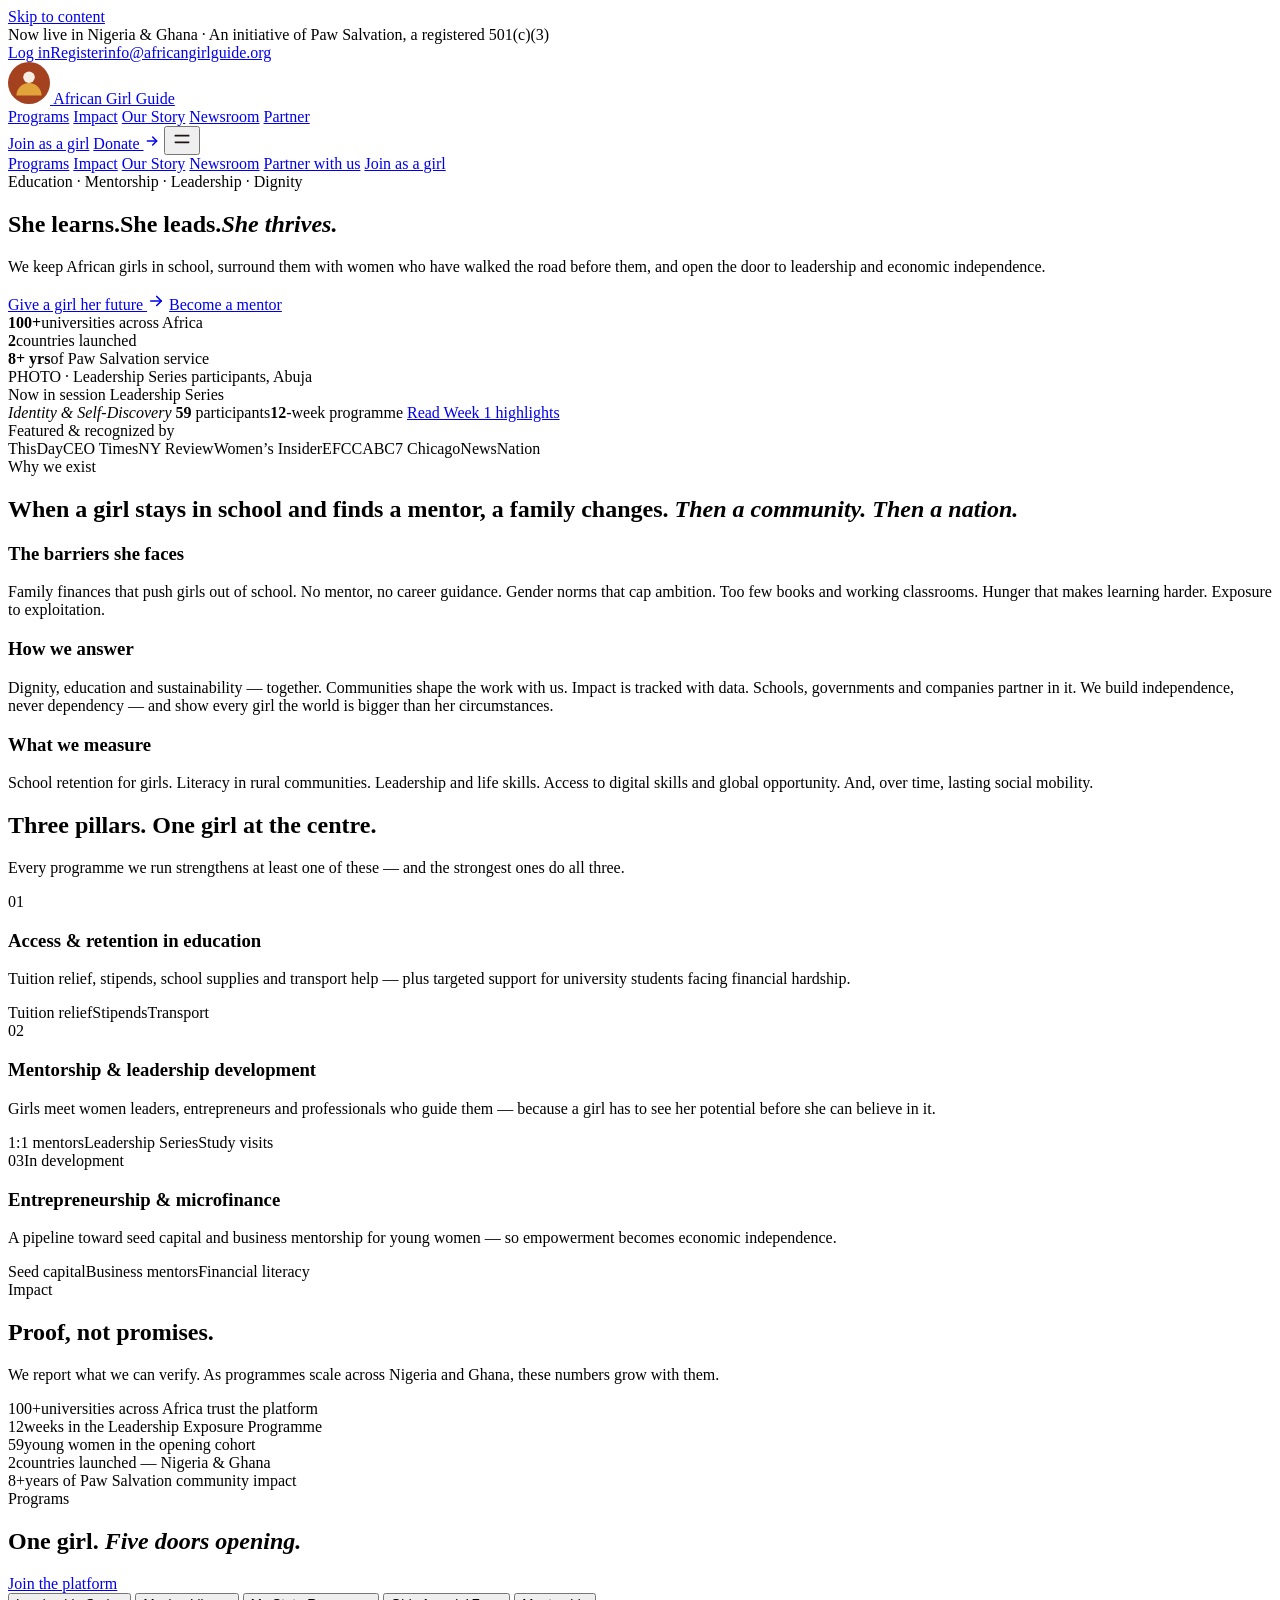
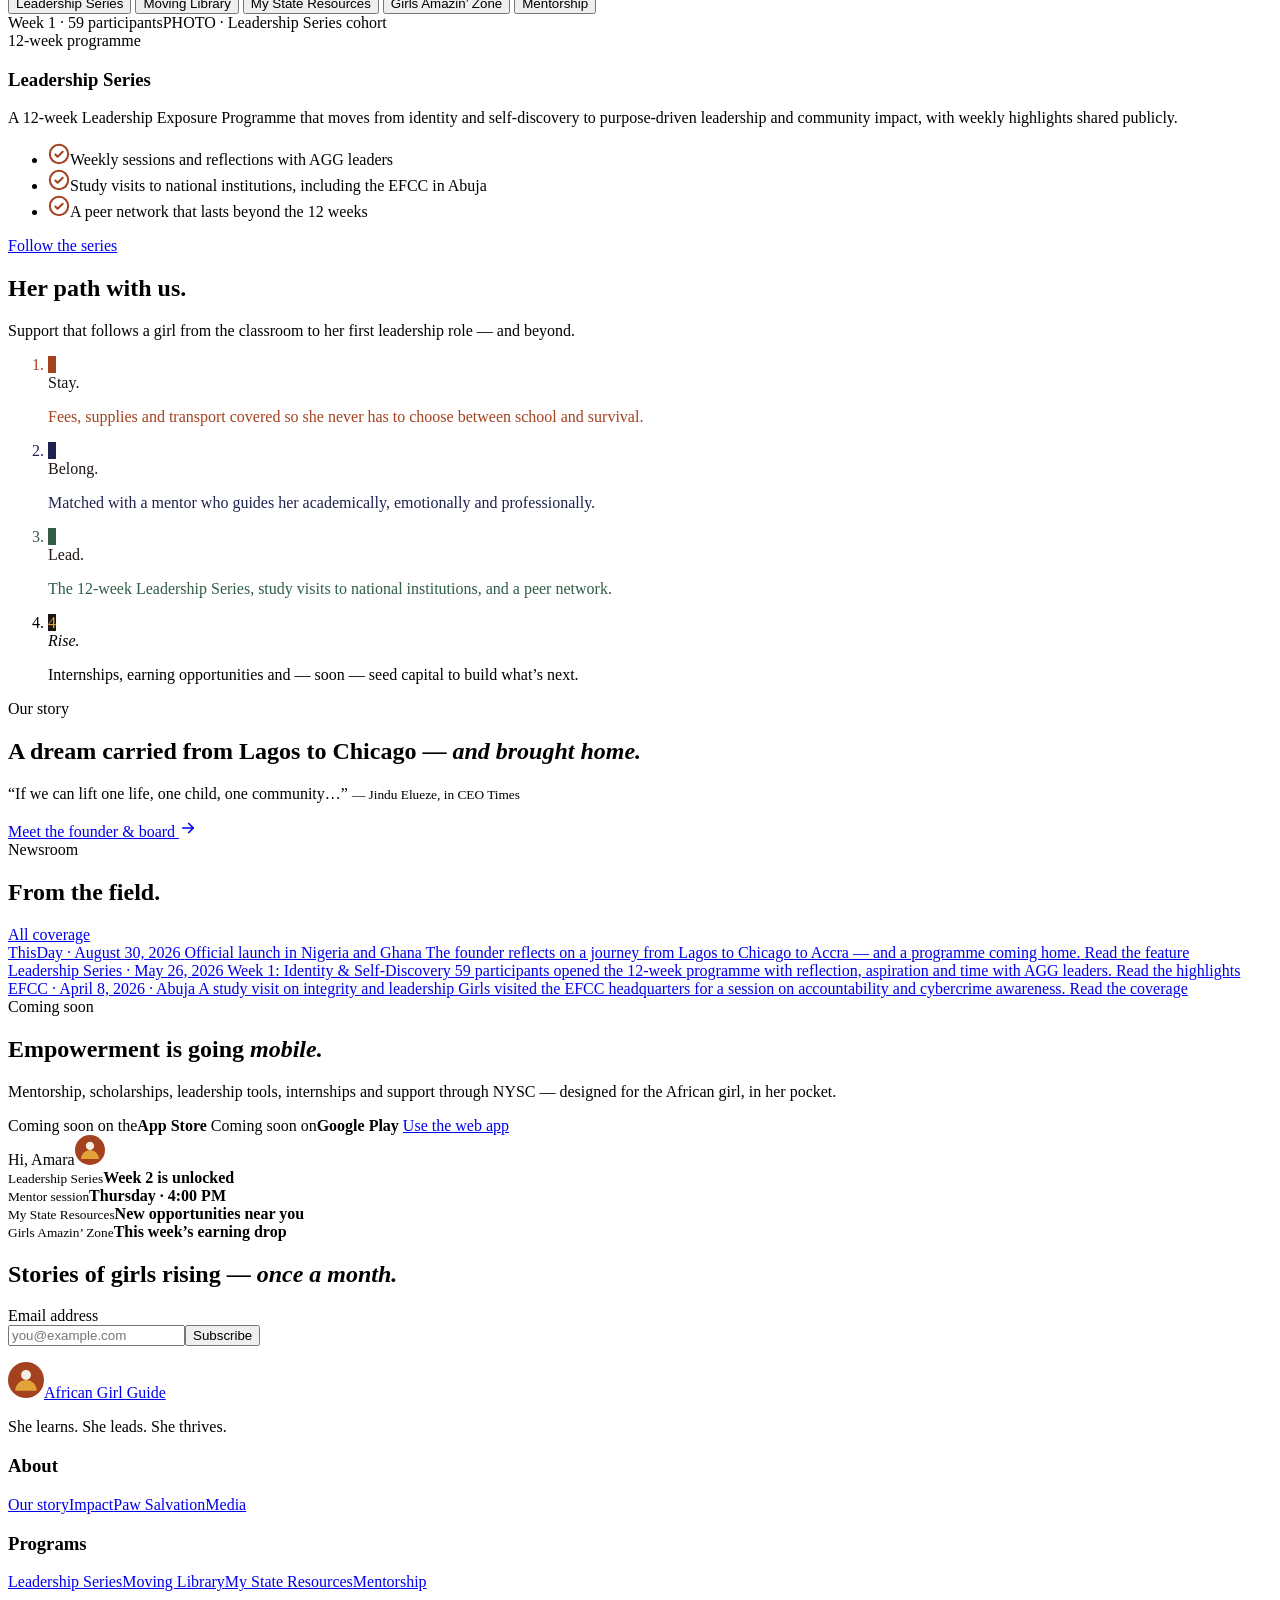
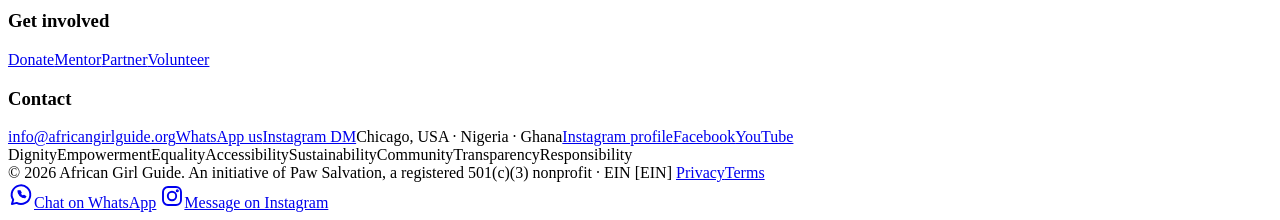
==== index.html @ 2f4e42e0 "Add files via upload Launch website" ====
<!doctype html>
<html lang="en">
<head>
<meta charset="utf-8">
<meta name="viewport" content="width=device-width, initial-scale=1, viewport-fit=cover">
<title>African Girl Guide — She Learns. She Leads. She Thrives.</title>
<meta name="description" content="African Girl Guide keeps African girls in school and connects them with mentors, leadership training and economic opportunity. An initiative of Paw Salvation, a registered 501(c)(3) nonprofit.">
<meta name="theme-color" content="#F6EFE3">
<meta property="og:type" content="website">
<meta property="og:title" content="African Girl Guide — She Learns. She Leads. She Thrives.">
<meta property="og:description" content="Education support, mentorship and leadership for the African girl child. Now live in Nigeria and Ghana.">
<meta property="og:site_name" content="African Girl Guide">
<meta name="twitter:card" content="summary_large_image">
<link rel="icon" href="assets/img/logo.svg" type="image/svg+xml">
<link rel="preconnect" href="https://fonts.googleapis.com">
<link rel="preconnect" href="https://fonts.gstatic.com" crossorigin>
<link href="https://fonts.googleapis.com/css2?family=Instrument+Serif:ital@0;1&family=Hanken+Grotesk:wght@400;500;600;700&display=swap" rel="stylesheet">
<link rel="stylesheet" href="assets/css/styles.css">
<script type="application/ld+json">
{"@context":"https://schema.org","@type":"NGO","name":"African Girl Guide","slogan":"She Learns. She Leads. She Thrives.","email":"info@africangirlguide.org","url":"https://www.africangirlguide.org","parentOrganization":{"@type":"NGO","name":"Paw Salvation","url":"https://www.pawsalvation.com"},"founder":{"@type":"Person","name":"Jindu Elueze"},"areaServed":["Nigeria","Ghana"],"sameAs":["https://www.instagram.com/africangirlguide","https://www.facebook.com/africangirlguide","https://www.youtube.com/africangirlguide"]}
</script>
</head>
<body>
<a class="skip" href="#main">Skip to content</a>

<div class="utility">
  <div class="wrap">
    <div class="left"><span class="dot" aria-hidden="true"></span><span>Now live in Nigeria &amp; Ghana · An initiative of Paw Salvation, a registered 501(c)(3)</span></div>
    <div class="links"><a href="https://app.africangirlguide.org/login">Log in</a><a href="https://app.africangirlguide.org/welcome">Register</a><a href="mailto:info@africangirlguide.org">info@africangirlguide.org</a></div>
  </div>
</div>

<header class="site-header">
  <div class="wrap">
    <a class="brand" href="index.html" aria-label="African Girl Guide home">
      <svg width="42" height="42" viewBox="0 0 40 40" aria-hidden="true"><circle cx="20" cy="20" r="20" fill="#A4411F"/><path d="M8 32a12 12 0 0 1 24 0z" fill="#E2A33A"/><circle cx="20" cy="14.5" r="5.5" fill="#F6EFE3"/></svg>
      <span class="name">African Girl Guide</span>
    </a>
    <nav class="nav-links" aria-label="Main">
      <a href="#programs">Programs</a>
      <a href="#impact">Impact</a>
      <a href="about.html">Our Story</a>
      <a href="#news">Newsroom</a>
      <a href="about.html#partner">Partner</a>
    </nav>
    <div class="nav-cta">
      <a class="btn btn-outline join" href="https://app.africangirlguide.org/welcome">Join as a girl</a>
      <a class="btn btn-primary" href="donate.html">Donate <svg width="16" height="16" viewBox="0 0 24 24" fill="none" stroke="currentColor" stroke-width="2.2" stroke-linecap="round" stroke-linejoin="round" aria-hidden="true"><path d="M5 12h14"/><path d="M13 6l6 6-6 6"/></svg></a>
      <button class="menu-btn" type="button" aria-label="Open menu" aria-expanded="false" aria-controls="mobile-menu"><svg width="20" height="20" viewBox="0 0 24 24" fill="none" stroke="#1C1512" stroke-width="2" stroke-linecap="round" aria-hidden="true"><path d="M4 8h16"/><path d="M4 16h16"/></svg></button>
    </div>
  </div>
  <div class="mobile-menu" id="mobile-menu">
    <div class="wrap">
      <a class="big" href="#programs">Programs</a>
      <a class="big" href="#impact">Impact</a>
      <a class="big" href="about.html">Our Story</a>
      <a class="big" href="#news">Newsroom</a>
      <a class="big" href="about.html#partner">Partner with us</a>
      <a class="btn btn-ghost-light" href="https://app.africangirlguide.org/welcome">Join as a girl</a>
    </div>
  </div>
</header>

<main id="main">

<section class="hero" aria-labelledby="hero-title">
  <div class="wrap">
    <div class="hero-copy">
      <span class="pill">Education · Mentorship · Leadership · Dignity</span>
      <h1 id="hero-title"><span>She learns.</span><span>She leads.</span><span><em class="accent">She thrives.</em></span></h1>
      <p class="lede">We keep African girls in school, surround them with women who have walked the road before them, and open the door to leadership and economic independence.</p>
      <div class="hero-actions">
        <a class="btn btn-primary btn-lg" href="donate.html">Give a girl her future <svg width="18" height="18" viewBox="0 0 24 24" fill="none" stroke="currentColor" stroke-width="2.2" stroke-linecap="round" stroke-linejoin="round" aria-hidden="true"><path d="M5 12h14"/><path d="M13 6l6 6-6 6"/></svg></a>
        <a class="btn btn-outline btn-lg" href="mailto:info@africangirlguide.org?subject=I%20want%20to%20mentor">Become a mentor</a>
      </div>
      <div class="hero-stats">
        <div><strong>100+</strong>universities across Africa</div>
        <div><strong>2</strong>countries launched</div>
        <div><strong>8+ yrs</strong>of Paw Salvation service</div>
      </div>
    </div>
    <div class="collage">
      <div class="c-circle ph-i" aria-hidden="true"></div>
      <div class="c-sun" aria-hidden="true"></div>
      <div class="c-rect ph-g" aria-hidden="true"></div>
      <div class="c-stripe kente" aria-hidden="true"></div>
      <!-- Replace with: <img src="assets/img/hero.jpg" alt="..."> inside this div -->
      <div class="c-arch photo ph" role="img" aria-label="Leadership Series participants in Abuja"><span class="cap">PHOTO · Leadership Series participants, Abuja</span></div>
      <div class="live-card">
        <span class="now"><i aria-hidden="true"></i>Now in session</span>
        <span class="title">Leadership Series<br><em class="accent">Identity &amp; Self-Discovery</em></span>
        <span class="meta"><span><b>59</b> participants</span><span><b>12</b>-week programme</span></span>
        <a href="https://www.africangirlguide.org/leadership/week-1-leadership-exposure-programme-highlights">Read Week 1 highlights</a>
      </div>
    </div>
  </div>
</section>

<div class="kente kente-band" aria-hidden="true"></div>

<section class="featured" aria-label="Featured and recognized by">
  <div class="wrap">
    <div class="label">Featured &amp; recognized by</div>
    <div class="names"><span>ThisDay</span><span>CEO Times</span><span>NY Review</span><span>Women’s Insider</span><span>EFCC</span><span>ABC7 Chicago</span><span>NewsNation</span></div>
  </div>
</section>

<section class="mission" aria-labelledby="mission-title">
  <div class="wrap">
    <div class="statement">
      <span class="kicker">Why we exist</span>
      <h2 id="mission-title">When a girl stays in school and finds a mentor, a family changes. <em class="accent">Then a community. Then a nation.</em></h2>
    </div>
    <div class="cols">
      <div><h3>The barriers she faces</h3><p>Family finances that push girls out of school. No mentor, no career guidance. Gender norms that cap ambition. Too few books and working classrooms. Hunger that makes learning harder. Exposure to exploitation.</p></div>
      <div><h3>How we answer</h3><p>Dignity, education and sustainability — together. Communities shape the work with us. Impact is tracked with data. Schools, governments and companies partner in it. We build independence, never dependency — and show every girl the world is bigger than her circumstances.</p></div>
      <div><h3>What we measure</h3><p>School retention for girls. Literacy in rural communities. Leadership and life skills. Access to digital skills and global opportunity. And, over time, lasting social mobility.</p></div>
    </div>
  </div>
</section>

<section class="pillars" aria-labelledby="pillars-title">
  <div class="wrap">
    <div class="section-head">
      <h2 class="h-lg" id="pillars-title">Three pillars. One girl at the centre.</h2>
      <p>Every programme we run strengthens at least one of these — and the strongest ones do all three.</p>
    </div>
    <div class="pillar-grid">
      <article class="pillar">
        <div class="photo ph" aria-hidden="true"></div>
        <div class="body">
          <span class="num">01</span>
          <h3>Access &amp; retention in education</h3>
          <p>Tuition relief, stipends, school supplies and transport help — plus targeted support for university students facing financial hardship.</p>
          <div class="chips"><span>Tuition relief</span><span>Stipends</span><span>Transport</span></div>
        </div>
      </article>
      <article class="pillar dark">
        <div class="photo ph-s" aria-hidden="true"></div>
        <div class="body">
          <span class="num">02</span>
          <h3>Mentorship &amp; leadership development</h3>
          <p>Girls meet women leaders, entrepreneurs and professionals who guide them — because a girl has to see her potential before she can believe in it.</p>
          <div class="chips"><span>1:1 mentors</span><span>Leadership Series</span><span>Study visits</span></div>
        </div>
      </article>
      <article class="pillar">
        <div class="photo ph-g" aria-hidden="true"></div>
        <div class="body">
          <div class="row-between"><span class="num">03</span><span class="tag-outline">In development</span></div>
          <h3>Entrepreneurship &amp; microfinance</h3>
          <p>A pipeline toward seed capital and business mentorship for young women — so empowerment becomes economic independence.</p>
          <div class="chips"><span>Seed capital</span><span>Business mentors</span><span>Financial literacy</span></div>
        </div>
      </article>
    </div>
  </div>
</section>

<section class="impact" id="impact" aria-labelledby="impact-title">
  <div class="kente kente-thin" aria-hidden="true"></div>
  <div class="wrap">
    <div class="section-head">
      <div class="stack"><span class="kicker on-dark">Impact</span><h2 class="h-xl" id="impact-title">Proof, not promises.</h2></div>
      <p>We report what we can verify. As programmes scale across Nigeria and Ghana, these numbers grow with them.</p>
    </div>
    <div class="stats">
      <div class="stat"><span class="n">100+</span><span class="l">universities across Africa trust the platform</span></div>
      <div class="stat"><span class="n">12</span><span class="l">weeks in the Leadership Exposure Programme</span></div>
      <div class="stat"><span class="n">59</span><span class="l">young women in the opening cohort</span></div>
      <div class="stat"><span class="n">2</span><span class="l">countries launched — Nigeria &amp; Ghana</span></div>
      <div class="stat"><span class="n">8+</span><span class="l">years of Paw Salvation community impact</span></div>
    </div>
  </div>
</section>

<section class="programs" id="programs" aria-labelledby="programs-title">
  <div class="wrap">
    <div class="section-head">
      <div class="stack"><span class="kicker">Programs</span><h2 class="h-xl" id="programs-title">One girl. <em class="accent">Five doors opening.</em></h2></div>
      <a class="text-link" href="https://app.africangirlguide.org/welcome">Join the platform</a>
    </div>
    <div class="tablist" role="tablist" aria-label="Programs">
      <button class="tab" role="tab" id="t-lead" aria-controls="p-lead" aria-selected="true" type="button">Leadership Series</button>
      <button class="tab" role="tab" id="t-lib" aria-controls="p-lib" aria-selected="false" tabindex="-1" type="button">Moving Library</button>
      <button class="tab" role="tab" id="t-state" aria-controls="p-state" aria-selected="false" tabindex="-1" type="button">My State Resources</button>
      <button class="tab" role="tab" id="t-zone" aria-controls="p-zone" aria-selected="false" tabindex="-1" type="button">Girls Amazin’ Zone</button>
      <button class="tab" role="tab" id="t-mentor" aria-controls="p-mentor" aria-selected="false" tabindex="-1" type="button">Mentorship</button>
    </div>

    <div class="panel" role="tabpanel" id="p-lead" aria-labelledby="t-lead">
      <div class="photo ph" role="img" aria-label="Leadership Series cohort"><span class="badge">Week 1 · 59 participants</span><span class="cap">PHOTO · Leadership Series cohort</span></div>
      <div class="copy">
        <span class="kicker green">12-week programme</span>
        <h3>Leadership Series</h3>
        <p>A 12-week Leadership Exposure Programme that moves from identity and self-discovery to purpose-driven leadership and community impact, with weekly highlights shared publicly.</p>
        <ul class="checks">
          <li><svg width="22" height="22" viewBox="0 0 24 24" fill="none" stroke="#A4411F" stroke-width="2.2" stroke-linecap="round" stroke-linejoin="round" aria-hidden="true"><circle cx="12" cy="12" r="10"/><path d="M8 12.5l2.5 2.5L16 9.5"/></svg>Weekly sessions and reflections with AGG leaders</li>
          <li><svg width="22" height="22" viewBox="0 0 24 24" fill="none" stroke="#A4411F" stroke-width="2.2" stroke-linecap="round" stroke-linejoin="round" aria-hidden="true"><circle cx="12" cy="12" r="10"/><path d="M8 12.5l2.5 2.5L16 9.5"/></svg>Study visits to national institutions, including the EFCC in Abuja</li>
          <li><svg width="22" height="22" viewBox="0 0 24 24" fill="none" stroke="#A4411F" stroke-width="2.2" stroke-linecap="round" stroke-linejoin="round" aria-hidden="true"><circle cx="12" cy="12" r="10"/><path d="M8 12.5l2.5 2.5L16 9.5"/></svg>A peer network that lasts beyond the 12 weeks</li>
        </ul>
        <a class="btn btn-dark" href="https://www.africangirlguide.org/leadership">Follow the series</a>
      </div>
    </div>

    <div class="panel" role="tabpanel" id="p-lib" aria-labelledby="t-lib" hidden>
      <div class="photo ph-g" role="img" aria-label="Moving Library visit"><span class="badge">Mobile · Rural communities</span><span class="cap">PHOTO · Moving Library visit</span></div>
      <div class="copy">
        <span class="kicker green">Paw Salvation Moving Library</span>
        <h3>The Moving Library</h3>
        <p>A mobile classroom that brings learning to children where schools are scarce, pairing literacy with nutrition and emotional support — because a hungry child cannot focus.</p>
        <ul class="checks">
          <li><svg width="22" height="22" viewBox="0 0 24 24" fill="none" stroke="#A4411F" stroke-width="2.2" stroke-linecap="round" stroke-linejoin="round" aria-hidden="true"><circle cx="12" cy="12" r="10"/><path d="M8 12.5l2.5 2.5L16 9.5"/></svg>Books, learning materials, tutoring and structured lessons</li>
          <li><svg width="22" height="22" viewBox="0 0 24 24" fill="none" stroke="#A4411F" stroke-width="2.2" stroke-linecap="round" stroke-linejoin="round" aria-hidden="true"><circle cx="12" cy="12" r="10"/><path d="M8 12.5l2.5 2.5L16 9.5"/></svg>Social-emotional learning in a safe space</li>
          <li><svg width="22" height="22" viewBox="0 0 24 24" fill="none" stroke="#A4411F" stroke-width="2.2" stroke-linecap="round" stroke-linejoin="round" aria-hidden="true"><circle cx="12" cy="12" r="10"/><path d="M8 12.5l2.5 2.5L16 9.5"/></svg>Nutritious snacks to help concentration</li>
        </ul>
        <a class="btn btn-dark" href="donate.html">Sponsor a library stop</a>
      </div>
    </div>

    <div class="panel" role="tabpanel" id="p-state" aria-labelledby="t-state" hidden>
      <div class="photo ph-i" role="img" aria-label="State resources directory"><span class="badge">By country and state</span><span class="cap">SCREEN · State resources directory</span></div>
      <div class="copy">
        <span class="kicker green">Platform feature</span>
        <h3>My State Resources</h3>
        <p>Funded opportunities tailored to where a girl comes from, so state indigenes can find and claim the benefits already set aside for them.</p>
        <ul class="checks">
          <li><svg width="22" height="22" viewBox="0 0 24 24" fill="none" stroke="#A4411F" stroke-width="2.2" stroke-linecap="round" stroke-linejoin="round" aria-hidden="true"><circle cx="12" cy="12" r="10"/><path d="M8 12.5l2.5 2.5L16 9.5"/></svg>Resources filtered by country and state of origin</li>
          <li><svg width="22" height="22" viewBox="0 0 24 24" fill="none" stroke="#A4411F" stroke-width="2.2" stroke-linecap="round" stroke-linejoin="round" aria-hidden="true"><circle cx="12" cy="12" r="10"/><path d="M8 12.5l2.5 2.5L16 9.5"/></svg>Benefits available to state indigenes</li>
          <li><svg width="22" height="22" viewBox="0 0 24 24" fill="none" stroke="#A4411F" stroke-width="2.2" stroke-linecap="round" stroke-linejoin="round" aria-hidden="true"><circle cx="12" cy="12" r="10"/><path d="M8 12.5l2.5 2.5L16 9.5"/></svg>Grows as partners add funding</li>
        </ul>
        <a class="btn btn-dark" href="https://www.africangirlguide.org/state-resources">Check my state resources</a>
      </div>
    </div>

    <div class="panel" role="tabpanel" id="p-zone" aria-labelledby="t-zone" hidden>
      <div class="photo ph-s" role="img" aria-label="Girls Amazin’ Zone"><span class="badge">Weekly and monthly drops</span><span class="cap">SCREEN · Girls Amazin’ Zone</span></div>
      <div class="copy">
        <span class="kicker green">Platform feature</span>
        <h3>Girls Amazin’ Zone</h3>
        <p>A regularly featured section of the platform that helps girls earn extra income — building confidence and a first step toward economic independence.</p>
        <ul class="checks">
          <li><svg width="22" height="22" viewBox="0 0 24 24" fill="none" stroke="#A4411F" stroke-width="2.2" stroke-linecap="round" stroke-linejoin="round" aria-hidden="true"><circle cx="12" cy="12" r="10"/><path d="M8 12.5l2.5 2.5L16 9.5"/></svg>Featured weekly or monthly on the platform</li>
          <li><svg width="22" height="22" viewBox="0 0 24 24" fill="none" stroke="#A4411F" stroke-width="2.2" stroke-linecap="round" stroke-linejoin="round" aria-hidden="true"><circle cx="12" cy="12" r="10"/><path d="M8 12.5l2.5 2.5L16 9.5"/></svg>Simple, accessible ways to earn</li>
          <li><svg width="22" height="22" viewBox="0 0 24 24" fill="none" stroke="#A4411F" stroke-width="2.2" stroke-linecap="round" stroke-linejoin="round" aria-hidden="true"><circle cx="12" cy="12" r="10"/><path d="M8 12.5l2.5 2.5L16 9.5"/></svg>A bridge to our entrepreneurship pillar</li>
        </ul>
        <a class="btn btn-dark" href="https://app.africangirlguide.org/welcome">Join the platform</a>
      </div>
    </div>

    <div class="panel" role="tabpanel" id="p-mentor" aria-labelledby="t-mentor" hidden>
      <div class="photo ph" role="img" aria-label="Mentor and mentee"><span class="badge">Academic · Emotional · Career</span><span class="cap">PHOTO · Mentor and mentee</span></div>
      <div class="copy">
        <span class="kicker green">Core programme</span>
        <h3>Mentorship</h3>
        <p>Girls are connected with role models who guide them academically, emotionally and professionally — and who show them what is possible.</p>
        <ul class="checks">
          <li><svg width="22" height="22" viewBox="0 0 24 24" fill="none" stroke="#A4411F" stroke-width="2.2" stroke-linecap="round" stroke-linejoin="round" aria-hidden="true"><circle cx="12" cy="12" r="10"/><path d="M8 12.5l2.5 2.5L16 9.5"/></svg>Women leaders, entrepreneurs and professionals as mentors</li>
          <li><svg width="22" height="22" viewBox="0 0 24 24" fill="none" stroke="#A4411F" stroke-width="2.2" stroke-linecap="round" stroke-linejoin="round" aria-hidden="true"><circle cx="12" cy="12" r="10"/><path d="M8 12.5l2.5 2.5L16 9.5"/></svg>Career guidance and university support</li>
          <li><svg width="22" height="22" viewBox="0 0 24 24" fill="none" stroke="#A4411F" stroke-width="2.2" stroke-linecap="round" stroke-linejoin="round" aria-hidden="true"><circle cx="12" cy="12" r="10"/><path d="M8 12.5l2.5 2.5L16 9.5"/></svg>Support through NYSC and early career</li>
        </ul>
        <a class="btn btn-dark" href="mailto:info@africangirlguide.org?subject=I%20want%20to%20mentor">Become a mentor</a>
      </div>
    </div>
  </div>
</section>

<section class="journey" aria-labelledby="journey-title">
  <div class="wrap">
    <div class="section-head">
      <h2 class="h-xl" id="journey-title">Her path with us.</h2>
      <p>Support that follows a girl from the classroom to her first leadership role — and beyond.</p>
    </div>
    <ol class="steps">
      <li class="step" style="color: #A4411F"><div class="rail"><span class="dotnum" style="background: #A4411F">1</span><span class="line" aria-hidden="true"></span></div><span class="word" style="color: #1C1512">Stay.</span><p>Fees, supplies and transport covered so she never has to choose between school and survival.</p></li>
      <li class="step" style="color: #1E2350"><div class="rail"><span class="dotnum" style="background: #1E2350">2</span><span class="line" aria-hidden="true"></span></div><span class="word" style="color: #1C1512">Belong.</span><p>Matched with a mentor who guides her academically, emotionally and professionally.</p></li>
      <li class="step" style="color: #2F5D46"><div class="rail"><span class="dotnum" style="background: #2F5D46">3</span><span class="line" aria-hidden="true"></span></div><span class="word" style="color: #1C1512">Lead.</span><p>The 12-week Leadership Series, study visits to national institutions, and a peer network.</p></li>
      <li class="step"><div class="rail"><span class="dotnum" style="background: #1C1512; color: #E2A33A">4</span></div><span class="word"><em class="accent">Rise.</em></span><p>Internships, earning opportunities and — soon — seed capital to build what’s next.</p></li>
    </ol>
  </div>
</section>

<section class="teaser" aria-labelledby="teaser-title">
  <div class="wrap">
    <div class="left">
      <div class="photo ph" role="img" aria-label="Jindu Elueze, founder"></div>
      <div class="stack">
        <span class="kicker on-dark">Our story</span>
        <h2 class="h-lg" id="teaser-title">A dream carried from Lagos to Chicago — <em class="gold">and brought home.</em></h2>
        <p class="q">“If we can lift one life, one child, one community…” <small>— Jindu Elueze, in CEO Times</small></p>
      </div>
    </div>
    <a class="btn btn-gold btn-lg" href="about.html">Meet the founder &amp; board <svg width="18" height="18" viewBox="0 0 24 24" fill="none" stroke="currentColor" stroke-width="2.2" stroke-linecap="round" stroke-linejoin="round" aria-hidden="true"><path d="M5 12h14"/><path d="M13 6l6 6-6 6"/></svg></a>
  </div>
</section>

<section class="news" id="news" aria-labelledby="news-title">
  <div class="wrap">
    <div class="section-head">
      <div class="stack"><span class="kicker">Newsroom</span><h2 class="h-xl" id="news-title">From the field.</h2></div>
      <a class="text-link" href="https://www.africangirlguide.org/media">All coverage</a>
    </div>
    <div class="news-grid">
      <a class="card-news" href="https://www.thisdaylive.com/2026/08/30/an-immigrants-dream-comes-home-how-jindu-elueze-is-empowering-the-next-generationof-african-women/">
        <div class="photo ph-i" aria-hidden="true"></div>
        <span class="meta">ThisDay · August 30, 2026</span>
        <span class="title">Official launch in Nigeria and Ghana</span>
        <span class="sum">The founder reflects on a journey from Lagos to Chicago to Accra — and a programme coming home.</span>
        <span class="more">Read the feature</span>
      </a>
      <a class="card-news" href="https://www.africangirlguide.org/leadership/week-1-leadership-exposure-programme-highlights">
        <div class="photo ph" aria-hidden="true"></div>
        <span class="meta">Leadership Series · May 26, 2026</span>
        <span class="title">Week 1: Identity &amp; Self-Discovery</span>
        <span class="sum">59 participants opened the 12-week programme with reflection, aspiration and time with AGG leaders.</span>
        <span class="more">Read the highlights</span>
      </a>
      <a class="card-news" href="https://www.africangirlguide.org/media/olukoyede-to-girls-guide-be-true-to-yourselves-do-the-right-things">
        <div class="photo ph-g" aria-hidden="true"></div>
        <span class="meta">EFCC · April 8, 2026 · Abuja</span>
        <span class="title">A study visit on integrity and leadership</span>
        <span class="sum">Girls visited the EFCC headquarters for a session on accountability and cybercrime awareness.</span>
        <span class="more">Read the coverage</span>
      </a>
    </div>
  </div>
</section>

<section class="app" aria-labelledby="app-title">
  <div class="wrap">
    <div class="copy">
      <span class="tag-outline" style="align-self: flex-start">Coming soon</span>
      <h2 id="app-title">Empowerment is going <em class="accent">mobile.</em></h2>
      <p class="lede">Mentorship, scholarships, leadership tools, internships and support through NYSC — designed for the African girl, in her pocket.</p>
      <div class="stores">
        <span class="store"><span>Coming soon on the</span><strong>App Store</strong></span>
        <span class="store"><span>Coming soon on</span><strong>Google Play</strong></span>
        <a class="text-link" href="https://app.africangirlguide.org/welcome">Use the web app</a>
      </div>
    </div>
    <div class="phone-stage" aria-hidden="true">
      <div class="arch"></div>
      <div class="phone"><div class="screen">
        <div class="hi"><span>Hi, Amara</span><svg width="30" height="30" viewBox="0 0 40 40"><circle cx="20" cy="20" r="20" fill="#A4411F"/><path d="M8 32a12 12 0 0 1 24 0z" fill="#E2A33A"/><circle cx="20" cy="14.5" r="5.5" fill="#F6EFE3"/></svg></div>
        <div class="s-card dark"><small>Leadership Series</small><b>Week 2 is unlocked</b><div class="bar"><i></i></div></div>
        <div class="s-card"><small>Mentor session</small><b>Thursday · 4:00 PM</b></div>
        <div class="s-card"><small>My State Resources</small><b>New opportunities near you</b></div>
        <div class="s-card sand"><small>Girls Amazin’ Zone</small><b>This week’s earning drop</b></div>
      </div></div>
    </div>
  </div>
</section>

</main>

<footer class="site-footer">
  <div class="kente kente-thin" aria-hidden="true"></div>
  <div class="wrap">
    <div class="newsletter">
      <h2 class="h-lg">Stories of girls rising — <em class="gold">once a month.</em></h2>
      <form class="nl-form" data-newsletter novalidate>
        <label for="nl-email">Email address</label>
        <div class="nl-row"><input id="nl-email" name="email" type="email" autocomplete="email" placeholder="you@example.com" required><button class="btn btn-gold" type="submit">Subscribe</button></div>
        <p class="form-msg" role="status" aria-live="polite"></p>
      </form>
    </div>
    <div class="foot-cols">
      <div>
        <a class="brand" href="index.html"><svg width="36" height="36" viewBox="0 0 40 40" aria-hidden="true"><circle cx="20" cy="20" r="20" fill="#A4411F"/><path d="M8 32a12 12 0 0 1 24 0z" fill="#E2A33A"/><circle cx="20" cy="14.5" r="5.5" fill="#F6EFE3"/></svg><span class="name">African Girl Guide</span></a>
        <p>She learns. She leads. She thrives.</p>
      </div>
      <div class="foot-col"><h3>About</h3><a href="about.html">Our story</a><a href="#impact">Impact</a><a href="https://www.pawsalvation.com/">Paw Salvation</a><a href="https://www.africangirlguide.org/media">Media</a></div>
      <div class="foot-col"><h3>Programs</h3><a href="https://www.africangirlguide.org/leadership">Leadership Series</a><a href="#programs">Moving Library</a><a href="https://www.africangirlguide.org/state-resources">My State Resources</a><a href="#programs">Mentorship</a></div>
      <div class="foot-col"><h3>Get involved</h3><a href="donate.html">Donate</a><a href="mailto:info@africangirlguide.org?subject=I%20want%20to%20mentor">Mentor</a><a href="about.html#partner">Partner</a><a href="mailto:info@africangirlguide.org?subject=Volunteering">Volunteer</a></div>
      <div class="foot-col"><h3>Contact</h3><a href="mailto:info@africangirlguide.org">info@africangirlguide.org</a><a data-whatsapp href="https://wa.me/" target="_blank" rel="noopener">WhatsApp us</a><a href="https://ig.me/m/africangirlguide" target="_blank" rel="noopener">Instagram DM</a><span>Chicago, USA · Nigeria · Ghana</span><a href="https://www.instagram.com/africangirlguide">Instagram profile</a><a href="https://www.facebook.com/africangirlguide">Facebook</a><a href="https://www.youtube.com/africangirlguide">YouTube</a></div>
    </div>
    <div class="values" aria-label="Our values"><span>Dignity</span><span>Empowerment</span><span>Equality</span><span>Accessibility</span><span>Sustainability</span><span>Community</span><span>Transparency</span><span>Responsibility</span></div>
    <div class="legal">
      <span>© <span data-year>2026</span> African Girl Guide. An initiative of Paw Salvation, a registered 501(c)(3) nonprofit · EIN [EIN]</span>
      <span class="links"><a href="https://www.africangirlguide.org/privacy">Privacy</a><a href="https://www.africangirlguide.org/terms">Terms</a></span>
    </div>
  </div>
</footer>

<div class="contact-float" aria-label="Contact us">
  <a class="cf-btn cf-wa" data-whatsapp href="https://wa.me/" target="_blank" rel="noopener" aria-label="Chat with us on WhatsApp"><svg width="26" height="26" viewBox="0 0 24 24" fill="none" stroke="currentColor" stroke-width="1.8" stroke-linecap="round" stroke-linejoin="round" aria-hidden="true"><path d="M3.6 20.4l1.2-4A8.6 8.6 0 1 1 8 19.3z"/><path d="M9.2 8.2c-.3 2.9 3.1 6.4 6.3 6.4l1-1.3-1.9-1-.9.7a4.3 4.3 0 0 1-2.2-2.2l.7-.9-1-1.9z" fill="currentColor" stroke-width="1"/></svg><span class="cf-label">Chat on WhatsApp</span></a>
  <a class="cf-btn cf-ig" href="https://ig.me/m/africangirlguide" target="_blank" rel="noopener" aria-label="Message us on Instagram"><svg width="24" height="24" viewBox="0 0 24 24" fill="none" stroke="currentColor" stroke-width="1.9" stroke-linecap="round" stroke-linejoin="round" aria-hidden="true"><rect x="3" y="3" width="18" height="18" rx="5"/><circle cx="12" cy="12" r="4.2"/><circle cx="17.3" cy="6.7" r="0.6" fill="currentColor"/></svg><span class="cf-label">Message on Instagram</span></a>
</div>

<script src="assets/js/main.js" defer></script>
</body>
</html>
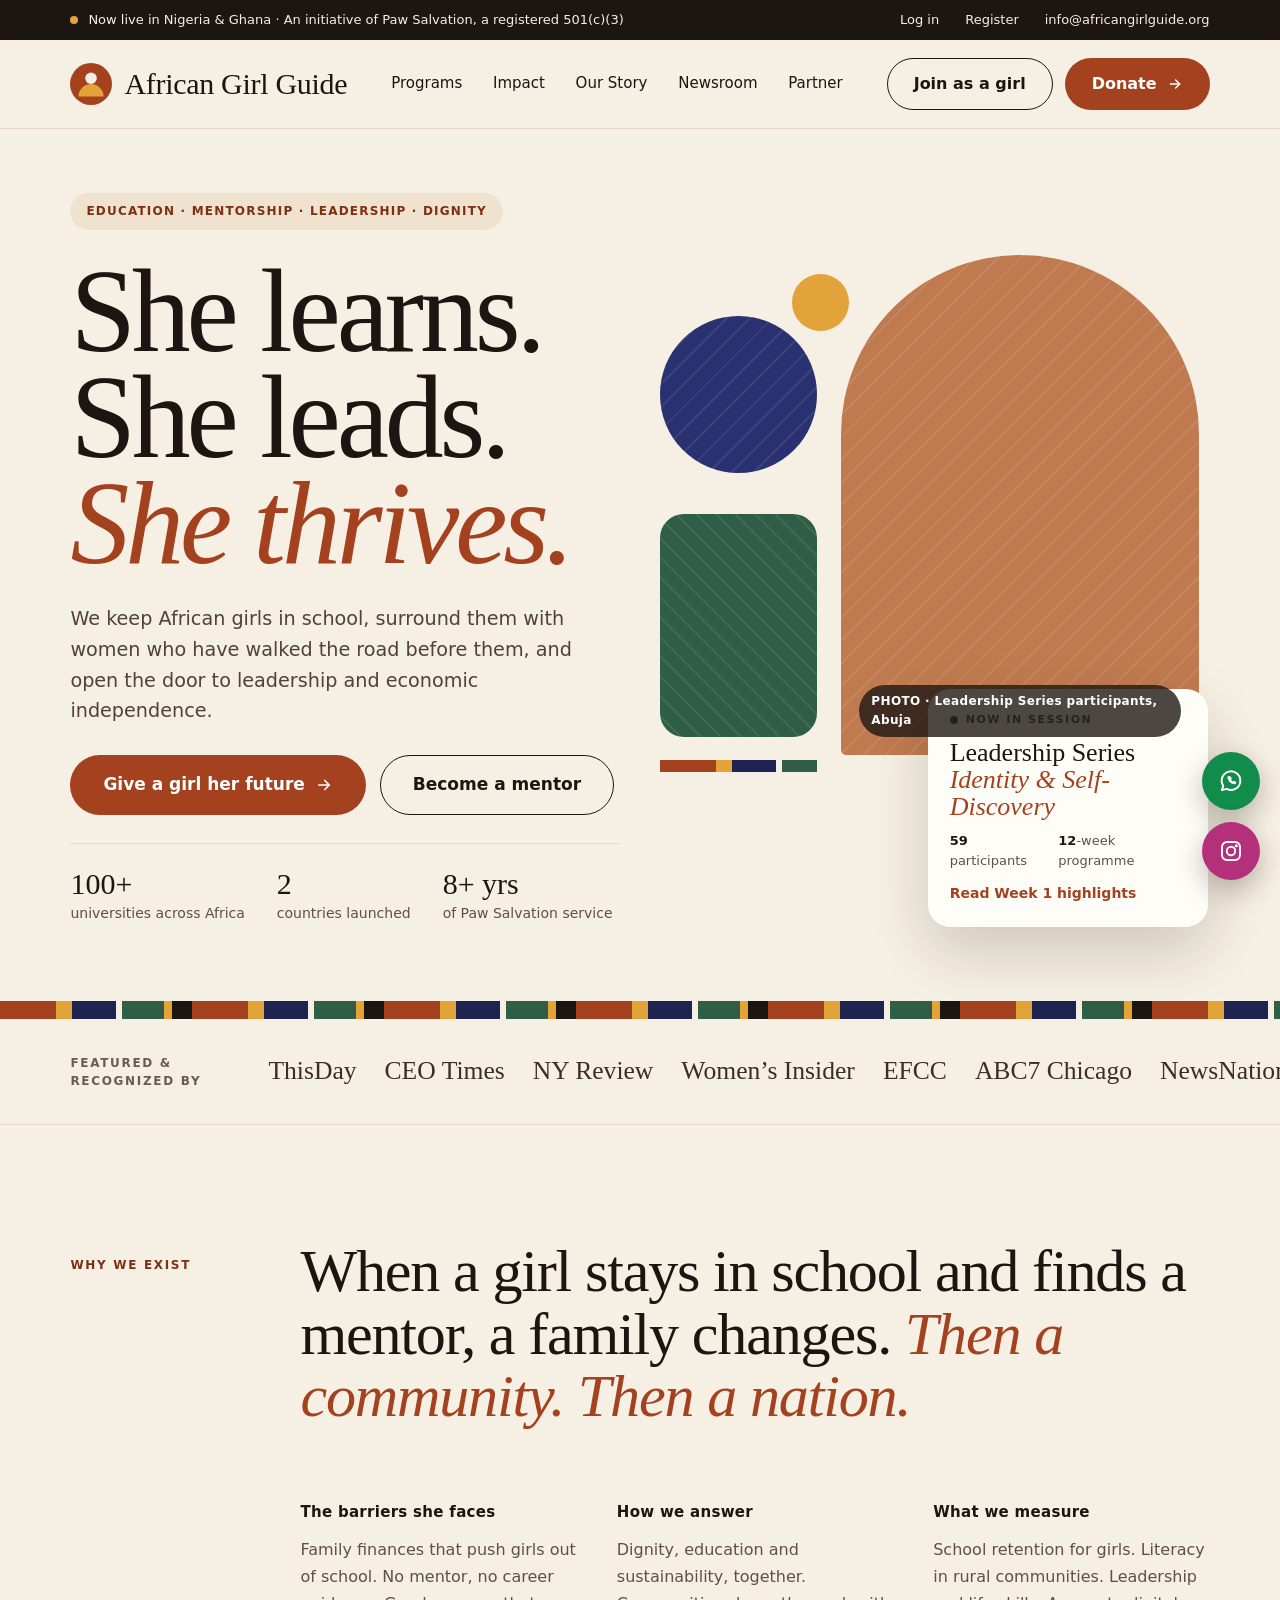
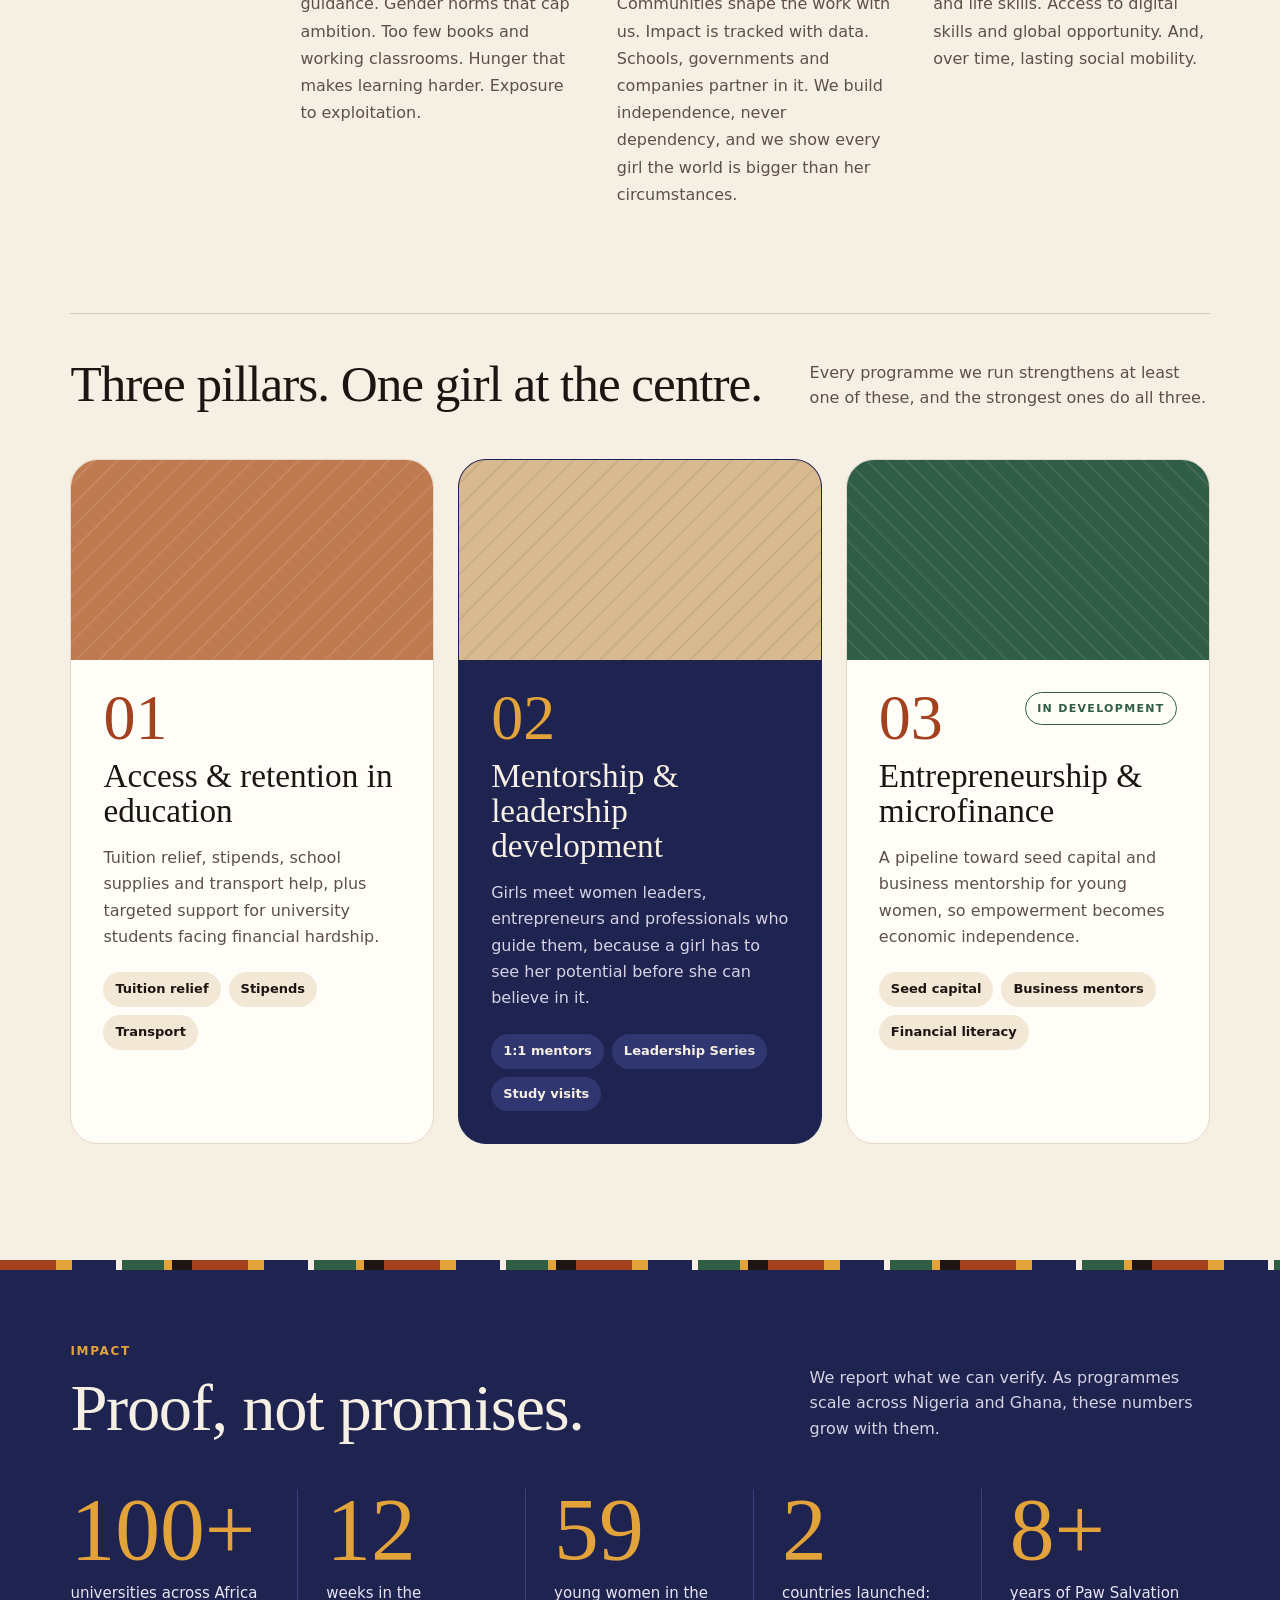
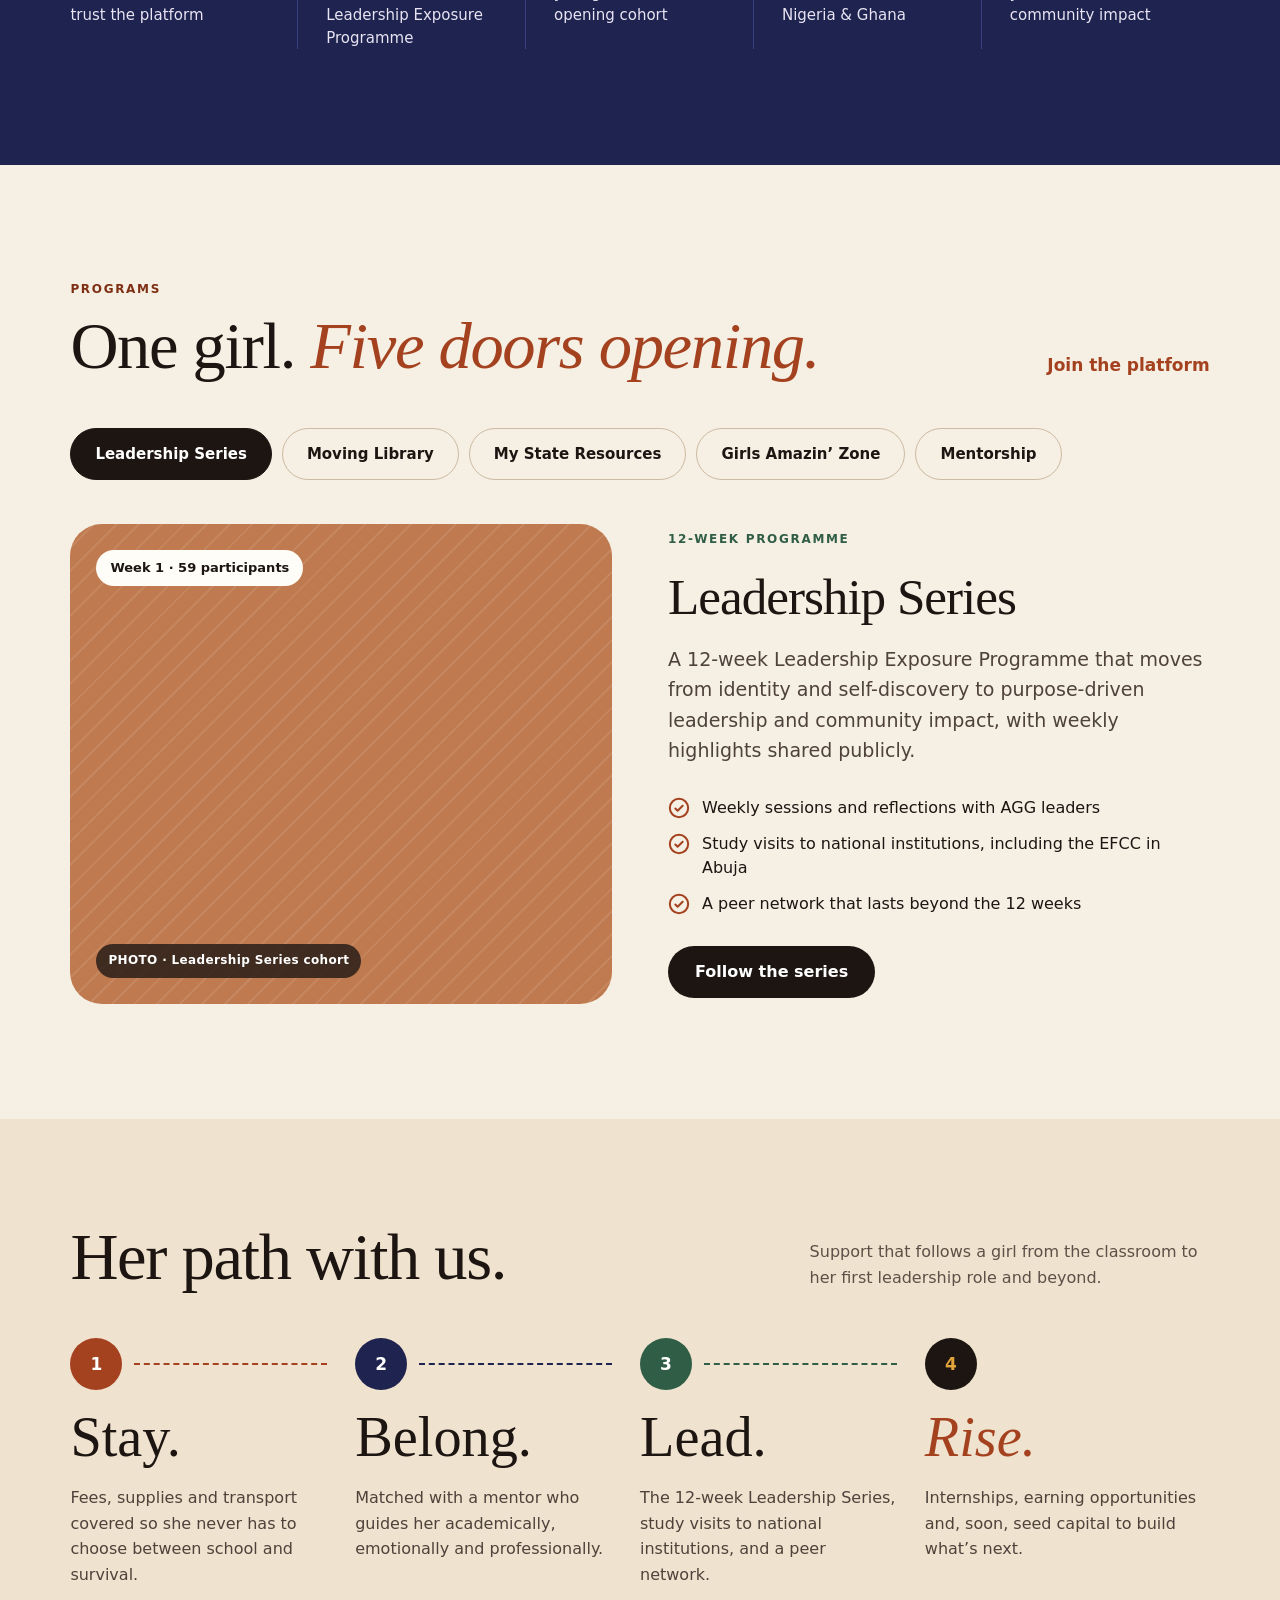
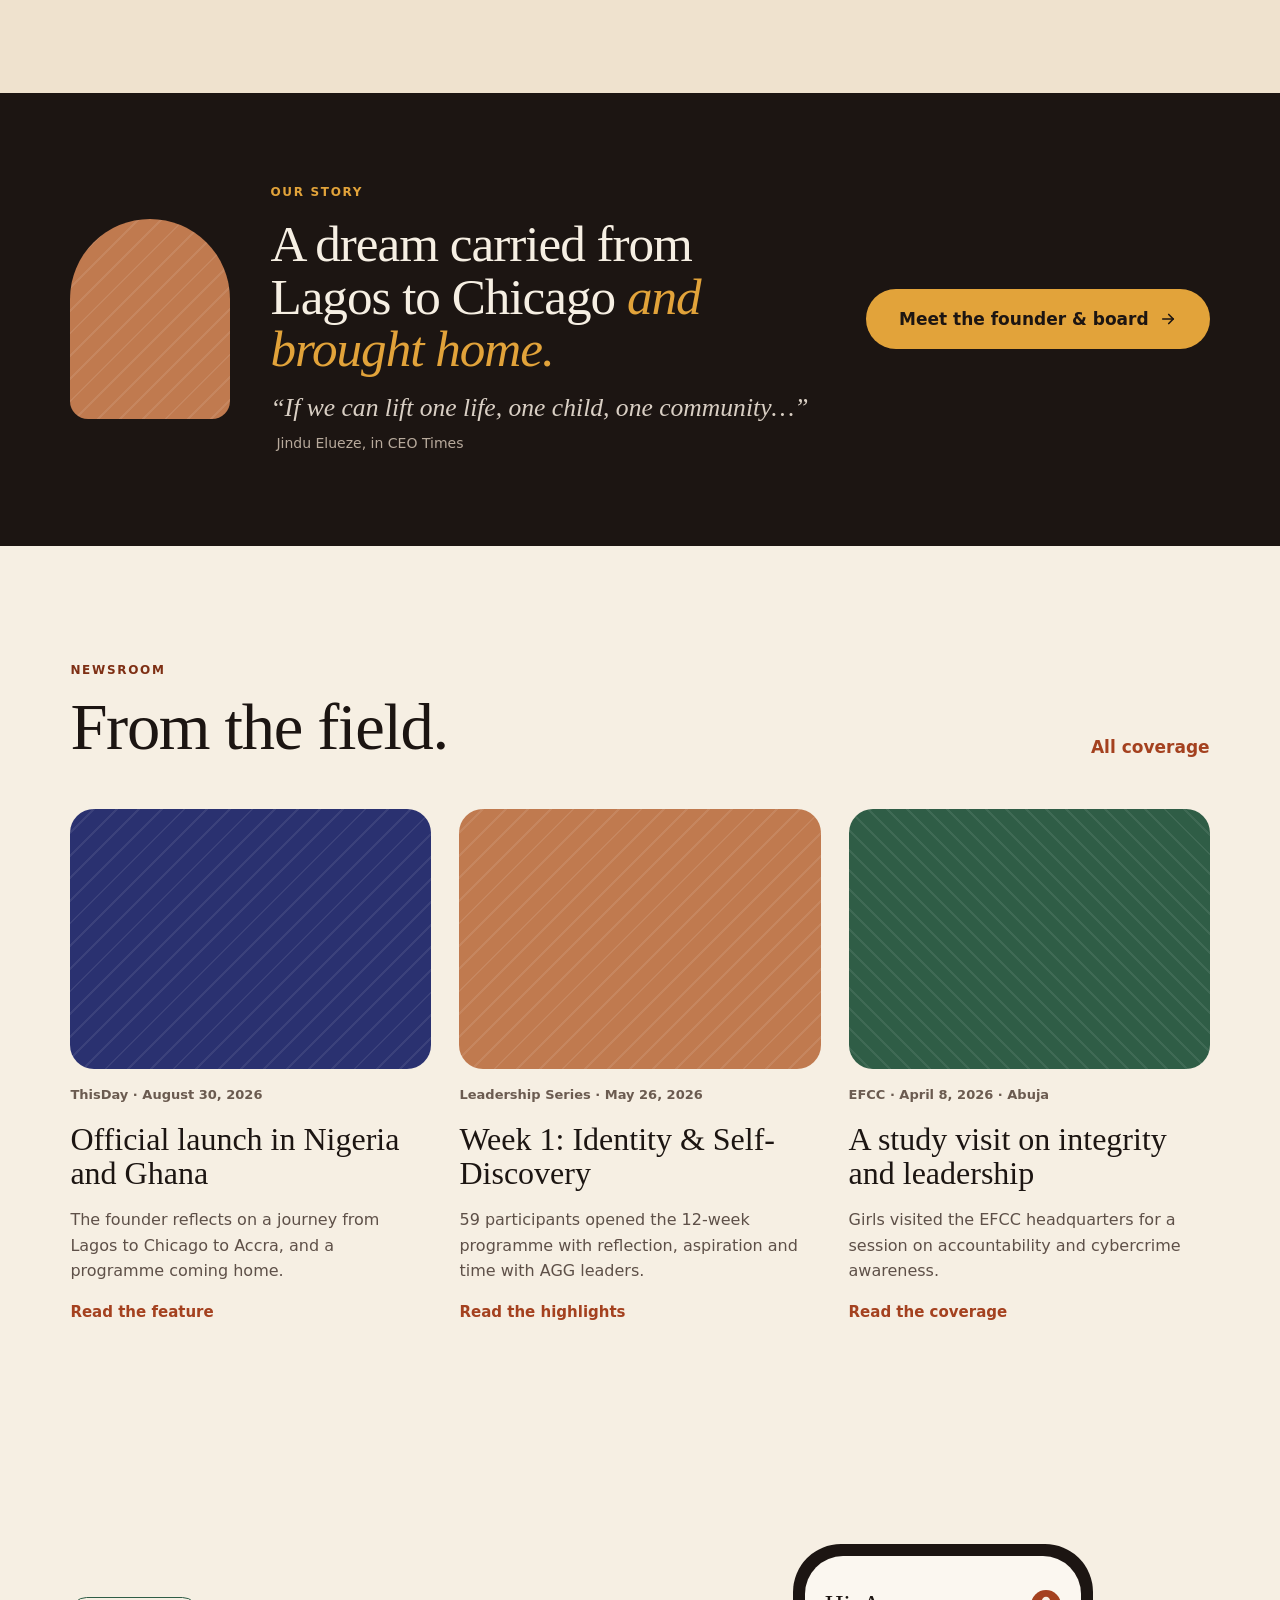
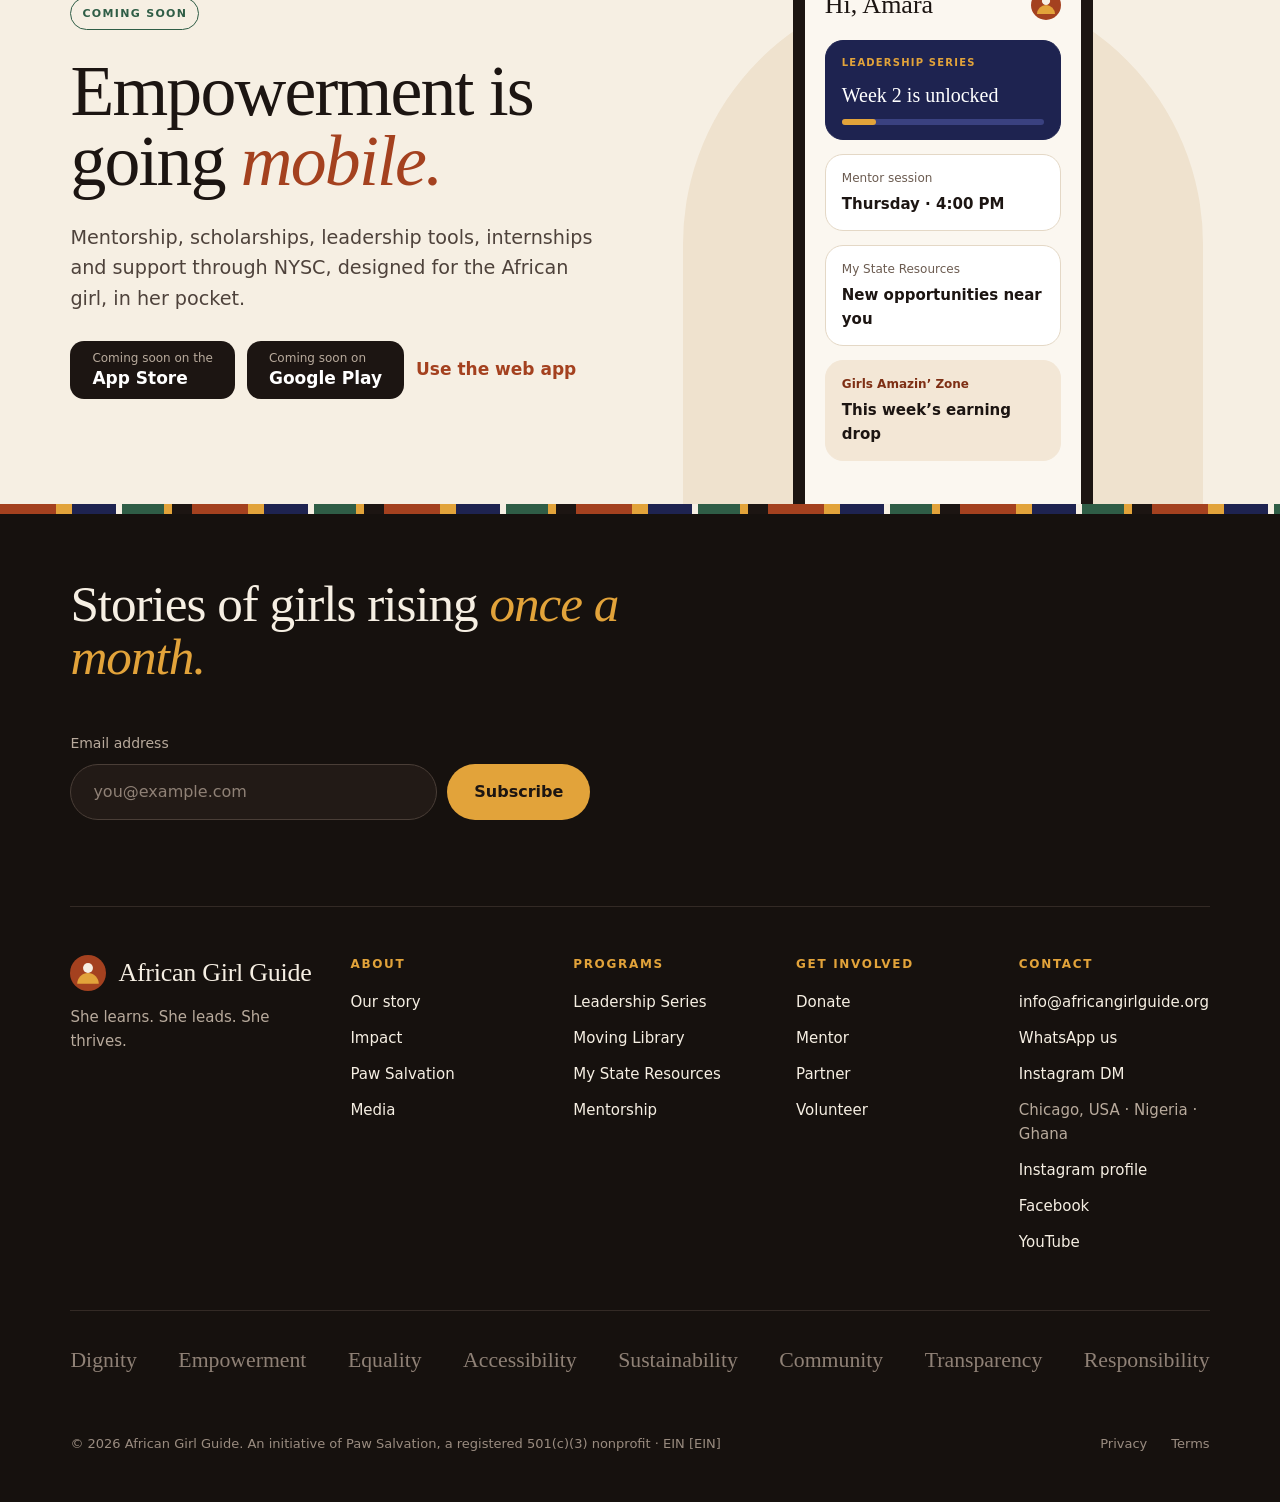
==== commit 2844903f: "Add files via upload" ====
--- a/index.html
+++ b/index.html
@@ -3,11 +3,11 @@
 <head>
 <meta charset="utf-8">
 <meta name="viewport" content="width=device-width, initial-scale=1, viewport-fit=cover">
-<title>African Girl Guide — She Learns. She Leads. She Thrives.</title>
+<title>African Girl Guide | She Learns. She Leads. She Thrives.</title>
 <meta name="description" content="African Girl Guide keeps African girls in school and connects them with mentors, leadership training and economic opportunity. An initiative of Paw Salvation, a registered 501(c)(3) nonprofit.">
 <meta name="theme-color" content="#F6EFE3">
 <meta property="og:type" content="website">
-<meta property="og:title" content="African Girl Guide — She Learns. She Leads. She Thrives.">
+<meta property="og:title" content="African Girl Guide | She Learns. She Leads. She Thrives.">
 <meta property="og:description" content="Education support, mentorship and leadership for the African girl child. Now live in Nigeria and Ghana.">
 <meta property="og:site_name" content="African Girl Guide">
 <meta name="twitter:card" content="summary_large_image">
@@ -113,7 +113,7 @@
     </div>
     <div class="cols">
       <div><h3>The barriers she faces</h3><p>Family finances that push girls out of school. No mentor, no career guidance. Gender norms that cap ambition. Too few books and working classrooms. Hunger that makes learning harder. Exposure to exploitation.</p></div>
-      <div><h3>How we answer</h3><p>Dignity, education and sustainability — together. Communities shape the work with us. Impact is tracked with data. Schools, governments and companies partner in it. We build independence, never dependency — and show every girl the world is bigger than her circumstances.</p></div>
+      <div><h3>How we answer</h3><p>Dignity, education and sustainability, together. Communities shape the work with us. Impact is tracked with data. Schools, governments and companies partner in it. We build independence, never dependency, and we show every girl the world is bigger than her circumstances.</p></div>
       <div><h3>What we measure</h3><p>School retention for girls. Literacy in rural communities. Leadership and life skills. Access to digital skills and global opportunity. And, over time, lasting social mobility.</p></div>
     </div>
   </div>
@@ -123,7 +123,7 @@
   <div class="wrap">
     <div class="section-head">
       <h2 class="h-lg" id="pillars-title">Three pillars. One girl at the centre.</h2>
-      <p>Every programme we run strengthens at least one of these — and the strongest ones do all three.</p>
+      <p>Every programme we run strengthens at least one of these, and the strongest ones do all three.</p>
     </div>
     <div class="pillar-grid">
       <article class="pillar">
@@ -131,7 +131,7 @@
         <div class="body">
           <span class="num">01</span>
           <h3>Access &amp; retention in education</h3>
-          <p>Tuition relief, stipends, school supplies and transport help — plus targeted support for university students facing financial hardship.</p>
+          <p>Tuition relief, stipends, school supplies and transport help, plus targeted support for university students facing financial hardship.</p>
           <div class="chips"><span>Tuition relief</span><span>Stipends</span><span>Transport</span></div>
         </div>
       </article>
@@ -140,7 +140,7 @@
         <div class="body">
           <span class="num">02</span>
           <h3>Mentorship &amp; leadership development</h3>
-          <p>Girls meet women leaders, entrepreneurs and professionals who guide them — because a girl has to see her potential before she can believe in it.</p>
+          <p>Girls meet women leaders, entrepreneurs and professionals who guide them, because a girl has to see her potential before she can believe in it.</p>
           <div class="chips"><span>1:1 mentors</span><span>Leadership Series</span><span>Study visits</span></div>
         </div>
       </article>
@@ -149,7 +149,7 @@
         <div class="body">
           <div class="row-between"><span class="num">03</span><span class="tag-outline">In development</span></div>
           <h3>Entrepreneurship &amp; microfinance</h3>
-          <p>A pipeline toward seed capital and business mentorship for young women — so empowerment becomes economic independence.</p>
+          <p>A pipeline toward seed capital and business mentorship for young women, so empowerment becomes economic independence.</p>
           <div class="chips"><span>Seed capital</span><span>Business mentors</span><span>Financial literacy</span></div>
         </div>
       </article>
@@ -168,7 +168,7 @@
       <div class="stat"><span class="n">100+</span><span class="l">universities across Africa trust the platform</span></div>
       <div class="stat"><span class="n">12</span><span class="l">weeks in the Leadership Exposure Programme</span></div>
       <div class="stat"><span class="n">59</span><span class="l">young women in the opening cohort</span></div>
-      <div class="stat"><span class="n">2</span><span class="l">countries launched — Nigeria &amp; Ghana</span></div>
+      <div class="stat"><span class="n">2</span><span class="l">countries launched: Nigeria &amp; Ghana</span></div>
       <div class="stat"><span class="n">8+</span><span class="l">years of Paw Salvation community impact</span></div>
     </div>
   </div>
@@ -208,7 +208,7 @@
       <div class="copy">
         <span class="kicker green">Paw Salvation Moving Library</span>
         <h3>The Moving Library</h3>
-        <p>A mobile classroom that brings learning to children where schools are scarce, pairing literacy with nutrition and emotional support — because a hungry child cannot focus.</p>
+        <p>A mobile classroom that brings learning to children where schools are scarce, pairing literacy with nutrition and emotional support, because a hungry child cannot focus.</p>
         <ul class="checks">
           <li><svg width="22" height="22" viewBox="0 0 24 24" fill="none" stroke="#A4411F" stroke-width="2.2" stroke-linecap="round" stroke-linejoin="round" aria-hidden="true"><circle cx="12" cy="12" r="10"/><path d="M8 12.5l2.5 2.5L16 9.5"/></svg>Books, learning materials, tutoring and structured lessons</li>
           <li><svg width="22" height="22" viewBox="0 0 24 24" fill="none" stroke="#A4411F" stroke-width="2.2" stroke-linecap="round" stroke-linejoin="round" aria-hidden="true"><circle cx="12" cy="12" r="10"/><path d="M8 12.5l2.5 2.5L16 9.5"/></svg>Social-emotional learning in a safe space</li>
@@ -238,7 +238,7 @@
       <div class="copy">
         <span class="kicker green">Platform feature</span>
         <h3>Girls Amazin’ Zone</h3>
-        <p>A regularly featured section of the platform that helps girls earn extra income — building confidence and a first step toward economic independence.</p>
+        <p>A regularly featured section of the platform that helps girls earn extra income, building confidence and a first step toward economic independence.</p>
         <ul class="checks">
           <li><svg width="22" height="22" viewBox="0 0 24 24" fill="none" stroke="#A4411F" stroke-width="2.2" stroke-linecap="round" stroke-linejoin="round" aria-hidden="true"><circle cx="12" cy="12" r="10"/><path d="M8 12.5l2.5 2.5L16 9.5"/></svg>Featured weekly or monthly on the platform</li>
           <li><svg width="22" height="22" viewBox="0 0 24 24" fill="none" stroke="#A4411F" stroke-width="2.2" stroke-linecap="round" stroke-linejoin="round" aria-hidden="true"><circle cx="12" cy="12" r="10"/><path d="M8 12.5l2.5 2.5L16 9.5"/></svg>Simple, accessible ways to earn</li>
@@ -253,7 +253,7 @@
       <div class="copy">
         <span class="kicker green">Core programme</span>
         <h3>Mentorship</h3>
-        <p>Girls are connected with role models who guide them academically, emotionally and professionally — and who show them what is possible.</p>
+        <p>Girls are connected with role models who guide them academically, emotionally and professionally, and who show them what is possible.</p>
         <ul class="checks">
           <li><svg width="22" height="22" viewBox="0 0 24 24" fill="none" stroke="#A4411F" stroke-width="2.2" stroke-linecap="round" stroke-linejoin="round" aria-hidden="true"><circle cx="12" cy="12" r="10"/><path d="M8 12.5l2.5 2.5L16 9.5"/></svg>Women leaders, entrepreneurs and professionals as mentors</li>
           <li><svg width="22" height="22" viewBox="0 0 24 24" fill="none" stroke="#A4411F" stroke-width="2.2" stroke-linecap="round" stroke-linejoin="round" aria-hidden="true"><circle cx="12" cy="12" r="10"/><path d="M8 12.5l2.5 2.5L16 9.5"/></svg>Career guidance and university support</li>
@@ -269,13 +269,13 @@
   <div class="wrap">
     <div class="section-head">
       <h2 class="h-xl" id="journey-title">Her path with us.</h2>
-      <p>Support that follows a girl from the classroom to her first leadership role — and beyond.</p>
+      <p>Support that follows a girl from the classroom to her first leadership role and beyond.</p>
     </div>
     <ol class="steps">
       <li class="step" style="color: #A4411F"><div class="rail"><span class="dotnum" style="background: #A4411F">1</span><span class="line" aria-hidden="true"></span></div><span class="word" style="color: #1C1512">Stay.</span><p>Fees, supplies and transport covered so she never has to choose between school and survival.</p></li>
       <li class="step" style="color: #1E2350"><div class="rail"><span class="dotnum" style="background: #1E2350">2</span><span class="line" aria-hidden="true"></span></div><span class="word" style="color: #1C1512">Belong.</span><p>Matched with a mentor who guides her academically, emotionally and professionally.</p></li>
       <li class="step" style="color: #2F5D46"><div class="rail"><span class="dotnum" style="background: #2F5D46">3</span><span class="line" aria-hidden="true"></span></div><span class="word" style="color: #1C1512">Lead.</span><p>The 12-week Leadership Series, study visits to national institutions, and a peer network.</p></li>
-      <li class="step"><div class="rail"><span class="dotnum" style="background: #1C1512; color: #E2A33A">4</span></div><span class="word"><em class="accent">Rise.</em></span><p>Internships, earning opportunities and — soon — seed capital to build what’s next.</p></li>
+      <li class="step"><div class="rail"><span class="dotnum" style="background: #1C1512; color: #E2A33A">4</span></div><span class="word"><em class="accent">Rise.</em></span><p>Internships, earning opportunities and, soon, seed capital to build what’s next.</p></li>
     </ol>
   </div>
 </section>
@@ -286,8 +286,8 @@
       <div class="photo ph" role="img" aria-label="Jindu Elueze, founder"></div>
       <div class="stack">
         <span class="kicker on-dark">Our story</span>
-        <h2 class="h-lg" id="teaser-title">A dream carried from Lagos to Chicago — <em class="gold">and brought home.</em></h2>
-        <p class="q">“If we can lift one life, one child, one community…” <small>— Jindu Elueze, in CEO Times</small></p>
+        <h2 class="h-lg" id="teaser-title">A dream carried from Lagos to Chicago <em class="gold">and brought home.</em></h2>
+        <p class="q">“If we can lift one life, one child, one community…” <small>Jindu Elueze, in CEO Times</small></p>
       </div>
     </div>
     <a class="btn btn-gold btn-lg" href="about.html">Meet the founder &amp; board <svg width="18" height="18" viewBox="0 0 24 24" fill="none" stroke="currentColor" stroke-width="2.2" stroke-linecap="round" stroke-linejoin="round" aria-hidden="true"><path d="M5 12h14"/><path d="M13 6l6 6-6 6"/></svg></a>
@@ -305,7 +305,7 @@
         <div class="photo ph-i" aria-hidden="true"></div>
         <span class="meta">ThisDay · August 30, 2026</span>
         <span class="title">Official launch in Nigeria and Ghana</span>
-        <span class="sum">The founder reflects on a journey from Lagos to Chicago to Accra — and a programme coming home.</span>
+        <span class="sum">The founder reflects on a journey from Lagos to Chicago to Accra, and a programme coming home.</span>
         <span class="more">Read the feature</span>
       </a>
       <a class="card-news" href="https://www.africangirlguide.org/leadership/week-1-leadership-exposure-programme-highlights">
@@ -331,7 +331,7 @@
     <div class="copy">
       <span class="tag-outline" style="align-self: flex-start">Coming soon</span>
       <h2 id="app-title">Empowerment is going <em class="accent">mobile.</em></h2>
-      <p class="lede">Mentorship, scholarships, leadership tools, internships and support through NYSC — designed for the African girl, in her pocket.</p>
+      <p class="lede">Mentorship, scholarships, leadership tools, internships and support through NYSC, designed for the African girl, in her pocket.</p>
       <div class="stores">
         <span class="store"><span>Coming soon on the</span><strong>App Store</strong></span>
         <span class="store"><span>Coming soon on</span><strong>Google Play</strong></span>
@@ -357,7 +357,7 @@
   <div class="kente kente-thin" aria-hidden="true"></div>
   <div class="wrap">
     <div class="newsletter">
-      <h2 class="h-lg">Stories of girls rising — <em class="gold">once a month.</em></h2>
+      <h2 class="h-lg">Stories of girls rising <em class="gold">once a month.</em></h2>
       <form class="nl-form" data-newsletter novalidate>
         <label for="nl-email">Email address</label>
         <div class="nl-row"><input id="nl-email" name="email" type="email" autocomplete="email" placeholder="you@example.com" required><button class="btn btn-gold" type="submit">Subscribe</button></div>
--- a/assets/css/styles.css
+++ b/assets/css/styles.css
@@ -0,0 +1,495 @@
+/* African Girl Guide — site styles
+   Palette: ivory, terracotta, indigo, gold, forest. Type: Instrument Serif + Hanken Grotesk. */
+
+:root {
+  --ivory: #F6EFE3;
+  --paper: #FFFDF8;
+  --cream: #FBF7F0;
+  --sand: #EFE2CE;
+  --sand-2: #F3E7D6;
+  --ink: #1C1512;
+  --ink-2: #16110E;
+  --body: #4E423B;
+  --muted: #5E5048;
+  --line: #E4D8C6;
+  --line-2: #D9CBB6;
+  --terra: #A4411F;
+  --terra-d: #7E2F14;
+  --terra-dd: #8C3518;
+  --indigo: #1E2350;
+  --indigo-2: #2A3170;
+  --indigo-line: #3A4180;
+  --gold: #E2A33A;
+  --green: #2F5D46;
+  --serif: 'Instrument Serif', Georgia, 'Times New Roman', serif;
+  --sans: 'Hanken Grotesk', system-ui, -apple-system, 'Segoe UI', sans-serif;
+  --pad: clamp(20px, 5.5vw, 80px);
+  --section: clamp(64px, 9vw, 120px);
+  --radius-lg: 28px;
+  --radius-md: 20px;
+}
+
+*, *::before, *::after { box-sizing: border-box; }
+html { scroll-behavior: smooth; -webkit-text-size-adjust: 100%; }
+body {
+  margin: 0;
+  background: var(--ivory);
+  color: var(--ink);
+  font-family: var(--sans);
+  font-size: 17px;
+  line-height: 1.6;
+  -webkit-font-smoothing: antialiased;
+  overflow-x: hidden;
+}
+img { max-width: 100%; display: block; }
+a { color: var(--terra); text-decoration: none; }
+a:hover { color: var(--terra-d); }
+h1, h2, h3, p, blockquote, figure { margin: 0; }
+button, input { font: inherit; }
+:focus-visible { outline: 3px solid var(--gold); outline-offset: 3px; border-radius: 6px; }
+.sr-only { position: absolute; width: 1px; height: 1px; padding: 0; margin: -1px; overflow: hidden; clip: rect(0 0 0 0); white-space: nowrap; border: 0; }
+.skip { position: absolute; left: 12px; top: -60px; background: var(--ink); color: #fff; padding: 12px 18px; border-radius: 999px; z-index: 100; }
+.skip:focus { top: 12px; color: #fff; }
+
+.wrap { width: 100%; max-width: 1440px; margin: 0 auto; padding-inline: var(--pad); }
+.serif { font-family: var(--serif); font-weight: 400; }
+em.accent { font-style: italic; color: var(--terra); }
+em.gold { font-style: italic; color: var(--gold); }
+
+/* Patterned photo slots — swap in <img> when photography is ready */
+.photo { position: relative; overflow: hidden; display: flex; align-items: flex-end; padding: 18px; }
+.photo > img { position: absolute; inset: 0; width: 100%; height: 100%; object-fit: cover; }
+.photo .cap { position: relative; z-index: 1; background: rgba(28,21,18,.78); color: #fff; font-size: 12px; font-weight: 600; letter-spacing: .03em; padding: 7px 12px; border-radius: 999px; }
+.ph   { background-color: #C07A4F; background-image: repeating-linear-gradient(135deg, rgba(255,255,255,.09) 0 2px, transparent 2px 16px); }
+.ph-i { background-color: var(--indigo-2); background-image: repeating-linear-gradient(135deg, rgba(255,255,255,.08) 0 2px, transparent 2px 16px); }
+.ph-g { background-color: var(--green); background-image: repeating-linear-gradient(45deg, rgba(255,255,255,.08) 0 2px, transparent 2px 14px); }
+.ph-s { background-color: #D9B98F; background-image: repeating-linear-gradient(135deg, rgba(28,21,18,.07) 0 2px, transparent 2px 16px); }
+.kente { background-image: repeating-linear-gradient(90deg, var(--terra) 0 56px, var(--gold) 56px 72px, var(--indigo) 72px 116px, var(--ivory) 116px 122px, var(--green) 122px 164px, var(--gold) 164px 172px, var(--ink) 172px 192px); }
+.kente-band { height: 18px; }
+.kente-thin { height: 10px; }
+
+/* Buttons */
+.btn { display: inline-flex; align-items: center; justify-content: center; gap: 10px; min-height: 52px; padding: 0 26px; border-radius: 999px; font-weight: 600; font-size: 16px; border: 1.5px solid transparent; cursor: pointer; transition: background-color .15s, color .15s, border-color .15s; white-space: nowrap; }
+.btn svg { flex-shrink: 0; }
+.btn-lg { min-height: 60px; padding: 0 32px; font-size: 17px; }
+.btn-primary { background: var(--terra); color: #fff; }
+.btn-primary:hover { background: var(--terra-d); color: #fff; }
+.btn-outline { border-color: var(--ink); color: var(--ink); background: transparent; }
+.btn-outline:hover { background: var(--ink); color: #fff; }
+.btn-dark { background: var(--ink); color: #fff; }
+.btn-dark:hover { background: #000; color: #fff; }
+.btn-gold { background: var(--gold); color: var(--ink); }
+.btn-gold:hover { background: #F0B550; color: var(--ink); }
+.btn-white { background: #fff; color: var(--terra-d); }
+.btn-white:hover { background: var(--sand); color: var(--terra-d); }
+.btn-ghost-light { border-color: #fff; color: #fff; }
+.btn-ghost-light:hover { background: #fff; color: var(--terra-d); }
+.text-link { font-weight: 600; }
+
+.kicker { font-size: 12px; font-weight: 700; letter-spacing: .14em; text-transform: uppercase; color: var(--terra-d); }
+.kicker.on-dark { color: var(--gold); }
+.kicker.green { color: var(--green); }
+.lede { font-size: clamp(17px, 1.5vw, 20px); line-height: 1.6; color: var(--body); max-width: 560px; }
+.h-xl { font-family: var(--serif); font-weight: 400; font-size: clamp(42px, 5.2vw, 76px); line-height: 1; letter-spacing: -.02em; }
+.h-lg { font-family: var(--serif); font-weight: 400; font-size: clamp(36px, 4vw, 58px); line-height: 1.03; letter-spacing: -.02em; }
+.section-head { display: flex; justify-content: space-between; align-items: flex-end; gap: 32px; flex-wrap: wrap; margin-bottom: clamp(32px, 4vw, 48px); }
+.section-head .stack { display: flex; flex-direction: column; gap: 14px; }
+.section-head p { max-width: 400px; color: var(--muted); font-size: 16px; }
+
+/* Utility bar */
+.utility { background: var(--ink); color: var(--ivory); font-size: 13px; }
+.utility .wrap { display: flex; justify-content: space-between; align-items: center; min-height: 40px; gap: 16px; }
+.utility .dot { width: 8px; height: 8px; border-radius: 50%; background: var(--gold); display: inline-block; margin-right: 10px; flex-shrink: 0; }
+.utility .left { display: flex; align-items: center; }
+.utility .links { display: flex; gap: 26px; }
+.utility a { color: var(--ivory); }
+.utility a:hover { color: var(--gold); }
+
+/* Header / nav */
+.site-header { position: sticky; top: 0; z-index: 50; background: rgba(246,239,227,.96); backdrop-filter: saturate(1.2) blur(8px); border-bottom: 1px solid var(--line); }
+.site-header .wrap { display: flex; align-items: center; justify-content: space-between; min-height: 88px; gap: 24px; }
+.brand { display: flex; align-items: center; gap: 12px; color: var(--ink); }
+.brand:hover { color: var(--ink); }
+.brand .name { font-family: var(--serif); font-size: 30px; line-height: 1; letter-spacing: -.01em; white-space: nowrap; }
+.nav-links { display: flex; gap: clamp(20px, 2.4vw, 36px); font-size: 15px; font-weight: 500; }
+.nav-links a { color: var(--ink); padding: 8px 0; border-bottom: 2px solid transparent; }
+.nav-links a:hover, .nav-links a[aria-current="page"] { border-bottom-color: var(--terra); color: var(--ink); }
+.nav-cta { display: flex; gap: 12px; align-items: center; }
+.menu-btn { display: none; width: 48px; height: 48px; border-radius: 50%; border: 1.5px solid var(--ink); background: transparent; align-items: center; justify-content: center; cursor: pointer; }
+.mobile-menu { display: none; background: var(--ink); }
+.mobile-menu.open { display: block; }
+.mobile-menu .wrap { display: flex; flex-direction: column; gap: 2px; padding-block: 20px 28px; }
+.mobile-menu a.big { font-family: var(--serif); font-size: 34px; color: var(--ivory); padding: 6px 0; }
+.mobile-menu .btn { margin-top: 14px; }
+
+/* Hero */
+.hero .wrap { display: grid; grid-template-columns: minmax(0, 1fr) minmax(0, 1fr); gap: 40px; align-items: center; padding-block: clamp(40px, 5vw, 72px) clamp(48px, 6vw, 88px); }
+.hero-copy { display: flex; flex-direction: column; gap: 28px; }
+.pill { align-self: flex-start; display: inline-flex; align-items: center; gap: 10px; padding: 9px 16px; border-radius: 999px; background: var(--sand); font-size: 12px; font-weight: 700; letter-spacing: .1em; text-transform: uppercase; color: var(--terra-d); }
+.hero h1 { font-family: var(--serif); font-weight: 400; font-size: clamp(64px, 9.2vw, 132px); line-height: .9; letter-spacing: -.035em; }
+.hero h1 span { display: block; }
+.hero-actions { display: flex; gap: 14px; flex-wrap: wrap; }
+.hero-stats { display: flex; gap: 32px; flex-wrap: wrap; padding-top: 22px; border-top: 1px solid var(--line); font-size: 14px; color: var(--muted); }
+.hero-stats div { display: flex; flex-direction: column; }
+.hero-stats strong { font-family: var(--serif); font-weight: 400; font-size: 30px; color: var(--ink); line-height: 1.2; }
+
+.collage { position: relative; aspect-ratio: 616 / 680; width: 100%; max-width: 640px; justify-self: end; }
+.collage > * { position: absolute; }
+.collage .c-circle { left: 0; top: 10%; width: 28.5%; aspect-ratio: 1; border-radius: 50%; }
+.collage .c-sun { left: 24%; top: 3%; width: 10.4%; aspect-ratio: 1; border-radius: 50%; background: var(--gold); }
+.collage .c-rect { left: 0; top: 42.6%; width: 28.5%; height: 36.8%; border-radius: 24px; }
+.collage .c-stripe { left: 0; top: 83.2%; width: 28.5%; height: 12px; }
+.collage .c-arch { left: 33%; top: 0; width: 65%; height: 82.4%; border-radius: 999px 999px 28px 28px; }
+.live-card { left: 48.7%; top: 71.5%; width: min(300px, 51%); background: var(--paper); border-radius: 22px; padding: 22px; box-shadow: 0 24px 60px rgba(28,21,18,.18); display: flex; flex-direction: column; gap: 10px; }
+.live-card .now { display: flex; align-items: center; gap: 8px; font-size: 11px; font-weight: 700; letter-spacing: .14em; text-transform: uppercase; color: var(--green); }
+.live-card .now i { width: 8px; height: 8px; border-radius: 50%; background: var(--green); display: inline-block; animation: pulse 2.4s ease-in-out infinite; }
+.live-card .title { font-family: var(--serif); font-size: 26px; line-height: 1.05; }
+.live-card .meta { display: flex; gap: 16px; font-size: 13px; color: var(--muted); }
+.live-card .meta b { color: var(--ink); }
+.live-card a { font-size: 14px; font-weight: 600; }
+@keyframes pulse { 0%, 100% { opacity: 1; } 50% { opacity: .35; } }
+
+/* Featured strip */
+.featured { border-bottom: 1px solid var(--line); }
+.featured .wrap { display: flex; align-items: center; gap: 48px; padding-block: 32px; }
+.featured .label { font-size: 12px; font-weight: 700; letter-spacing: .14em; text-transform: uppercase; color: #6B5B50; width: 150px; flex-shrink: 0; line-height: 1.5; }
+.featured .names { display: flex; flex-grow: 1; justify-content: space-between; gap: 28px; font-family: var(--serif); font-size: clamp(22px, 2vw, 27px); color: #3A2E28; white-space: nowrap; }
+
+/* Mission */
+.mission { padding-block: var(--section) calc(var(--section) - 10px); }
+.mission .statement { display: grid; grid-template-columns: 150px minmax(0, 1fr); gap: 80px; align-items: start; }
+.mission .statement .kicker { padding-top: 16px; }
+.mission h2 { font-family: var(--serif); font-weight: 400; font-size: clamp(38px, 4.7vw, 68px); line-height: 1.04; letter-spacing: -.02em; max-width: 1040px; }
+.mission .cols { display: grid; grid-template-columns: repeat(3, minmax(0, 1fr)); gap: 40px; margin-top: 72px; padding-left: 230px; }
+.mission .cols h3 { font-size: 15px; font-weight: 700; letter-spacing: .02em; margin-bottom: 12px; }
+.mission .cols p { font-size: 16px; line-height: 1.7; color: var(--muted); }
+
+/* Pillars */
+.pillars { padding-bottom: var(--section); }
+.pillars .section-head { border-top: 1px solid var(--line-2); padding-top: 44px; }
+.pillar-grid { display: grid; grid-template-columns: repeat(3, minmax(0, 1fr)); gap: 24px; }
+.pillar { background: var(--paper); border: 1px solid var(--line); border-radius: var(--radius-lg); overflow: hidden; display: flex; flex-direction: column; }
+.pillar .photo { height: 200px; padding: 0; }
+.pillar .body { padding: 32px; display: flex; flex-direction: column; gap: 16px; }
+.pillar .num { font-family: var(--serif); font-size: 64px; line-height: .8; color: var(--terra); }
+.pillar h3 { font-family: var(--serif); font-weight: 400; font-size: clamp(30px, 2.6vw, 36px); line-height: 1.05; }
+.pillar p { font-size: 16px; line-height: 1.65; color: var(--muted); }
+.chips { display: flex; flex-wrap: wrap; gap: 8px; padding-top: 6px; }
+.chips span { font-size: 13px; font-weight: 600; padding: 7px 12px; border-radius: 999px; background: var(--sand-2); }
+.pillar.dark { background: var(--indigo); border-color: var(--indigo); color: var(--ivory); }
+.pillar.dark .num { color: var(--gold); }
+.pillar.dark p { color: #D6D2E4; }
+.pillar.dark .chips span { background: #2F3670; }
+.tag-outline { font-size: 11px; font-weight: 700; letter-spacing: .12em; text-transform: uppercase; padding: 7px 11px; border-radius: 999px; border: 1px solid var(--green); color: var(--green); }
+.row-between { display: flex; justify-content: space-between; align-items: flex-start; gap: 12px; }
+
+/* Impact */
+.impact { background: var(--indigo); color: var(--ivory); padding-bottom: var(--section); }
+.impact .section-head { padding-top: 72px; }
+.impact .section-head p { color: #D6D2E4; }
+.stats { display: grid; grid-template-columns: repeat(5, minmax(0, 1fr)); }
+.stat { padding: 0 28px; display: flex; flex-direction: column; gap: 12px; border-right: 1px solid var(--indigo-line); }
+.stat:first-child { padding-left: 0; }
+.stat:last-child { border-right: 0; padding-right: 0; }
+.stat .n { font-family: var(--serif); font-size: clamp(64px, 7vw, 104px); line-height: .9; color: var(--gold); }
+.stat .l { font-size: 15px; line-height: 1.5; color: #E8E4F2; }
+
+/* Programs */
+.programs { padding-block: var(--section); }
+.tablist { display: flex; gap: 10px; flex-wrap: wrap; margin-bottom: 44px; }
+.tab { min-height: 52px; padding: 0 24px; border-radius: 999px; border: 1.5px solid #CDBBA3; background: transparent; color: var(--ink); font-weight: 600; font-size: 15px; cursor: pointer; }
+.tab:hover { border-color: var(--ink); }
+.tab[aria-selected="true"] { background: var(--ink); border-color: var(--ink); color: #fff; }
+.panel { display: grid; grid-template-columns: minmax(0, 1fr) minmax(0, 1fr); gap: 56px; align-items: center; }
+.panel[hidden] { display: none; }
+.panel .photo { height: 480px; border-radius: 32px; flex-direction: column; justify-content: space-between; align-items: flex-start; padding: 26px; }
+.panel .badge { position: relative; z-index: 1; background: var(--paper); color: var(--ink); font-size: 13px; font-weight: 700; padding: 8px 14px; border-radius: 999px; }
+.panel .copy { display: flex; flex-direction: column; gap: 22px; }
+.panel h3 { font-family: var(--serif); font-weight: 400; font-size: clamp(40px, 4vw, 56px); line-height: 1; letter-spacing: -.02em; }
+.panel .copy > p { font-size: 19px; line-height: 1.6; color: var(--body); }
+.checks { list-style: none; padding: 8px 0; margin: 0; display: flex; flex-direction: column; gap: 12px; }
+.checks li { display: flex; gap: 12px; align-items: flex-start; font-size: 16px; line-height: 1.5; }
+.checks svg { flex-shrink: 0; margin-top: 1px; }
+.panel .btn { align-self: flex-start; }
+
+/* Journey */
+.journey { background: var(--sand); padding-block: calc(var(--section) - 10px); }
+.steps { display: grid; grid-template-columns: repeat(4, minmax(0, 1fr)); list-style: none; padding: 0; margin: 0; }
+.step { display: flex; flex-direction: column; gap: 22px; padding-right: 28px; }
+.step .rail { display: flex; align-items: center; }
+.step .dotnum { width: 52px; height: 52px; border-radius: 50%; color: #fff; display: flex; align-items: center; justify-content: center; font-weight: 700; flex-shrink: 0; }
+.step .line { flex-grow: 1; border-top: 2px dashed currentColor; margin-left: 12px; }
+.step .word { font-family: var(--serif); font-size: clamp(48px, 4.4vw, 60px); line-height: .9; }
+.step p { font-size: 16px; line-height: 1.6; color: var(--body); }
+.step:last-child { padding-right: 0; }
+
+/* Story teaser */
+.teaser { background: var(--ink); color: var(--ivory); }
+.teaser .wrap { display: flex; justify-content: space-between; align-items: center; gap: 48px; padding-block: 90px; }
+.teaser .left { display: flex; align-items: center; gap: 40px; }
+.teaser .photo { width: 160px; height: 200px; border-radius: 80px 80px 18px 18px; flex-shrink: 0; padding: 0; }
+.teaser .stack { display: flex; flex-direction: column; gap: 16px; }
+.teaser h2 { max-width: 760px; }
+.teaser .q { font-family: var(--serif); font-style: italic; font-size: clamp(20px, 2vw, 26px); line-height: 1.25; color: #D9CFC4; }
+.teaser .q small { font-family: var(--sans); font-style: normal; font-size: 14px; color: #B8AA9C; margin-left: 6px; }
+
+/* Newsroom */
+.news { padding-block: var(--section); }
+.news-grid { display: grid; grid-template-columns: repeat(3, minmax(0, 1fr)); gap: 28px; }
+.card-news { display: flex; flex-direction: column; gap: 16px; color: var(--ink); }
+.card-news:hover { color: var(--ink); }
+.card-news:hover .title { text-decoration: underline; text-decoration-thickness: 1px; text-underline-offset: 5px; }
+.card-news .photo { height: 260px; border-radius: 24px; padding: 0; }
+.card-news .meta { font-size: 13px; font-weight: 600; color: #6B5B50; }
+.card-news .title { font-family: var(--serif); font-size: 32px; line-height: 1.08; }
+.card-news .sum { font-size: 16px; line-height: 1.6; color: var(--muted); }
+.card-news .more { font-size: 15px; font-weight: 600; color: var(--terra); }
+
+/* App */
+.app .wrap { display: grid; grid-template-columns: minmax(0, 1fr) minmax(0, 1fr); gap: 72px; align-items: end; padding-top: calc(var(--section) - 10px); }
+.app .copy { display: flex; flex-direction: column; gap: 26px; padding-bottom: calc(var(--section) - 10px); }
+.app h2 { font-family: var(--serif); font-weight: 400; font-size: clamp(48px, 5.6vw, 80px); line-height: .98; letter-spacing: -.025em; }
+.stores { display: flex; gap: 12px; flex-wrap: wrap; align-items: center; }
+.store { min-height: 58px; padding: 8px 22px; background: var(--ink); color: #fff; border-radius: 14px; display: flex; flex-direction: column; justify-content: center; font-size: 12px; line-height: 1.3; }
+.store span { color: #B8AA9C; }
+.store strong { font-size: 17px; }
+.phone-stage { position: relative; height: 560px; display: flex; justify-content: center; }
+.phone-stage .arch { position: absolute; left: 50%; bottom: 0; width: min(520px, 100%); height: 520px; transform: translateX(-50%); border-radius: 260px 260px 0 0; background: var(--sand); }
+.phone { position: relative; width: 300px; height: 560px; background: var(--ink); border-radius: 48px 48px 0 0; padding: 12px 12px 0; }
+.screen { height: 100%; background: var(--cream); border-radius: 38px 38px 0 0; padding: 28px 20px; display: flex; flex-direction: column; gap: 14px; }
+.screen .hi { display: flex; justify-content: space-between; align-items: center; font-family: var(--serif); font-size: 26px; }
+.s-card { border-radius: 18px; padding: 14px 16px; display: flex; flex-direction: column; gap: 4px; background: #fff; border: 1px solid var(--line); }
+.s-card small { font-size: 12px; color: #6B5B50; }
+.s-card b { font-size: 15px; }
+.s-card.dark { background: var(--indigo); border-color: var(--indigo); color: #fff; gap: 8px; }
+.s-card.dark small { color: var(--gold); font-weight: 700; letter-spacing: .12em; text-transform: uppercase; font-size: 10px; }
+.s-card.dark b { font-family: var(--serif); font-weight: 400; font-size: 20px; }
+.s-card.sand { background: var(--sand-2); border-color: var(--sand-2); }
+.s-card.sand small { color: var(--terra-d); font-weight: 700; }
+.bar { height: 6px; border-radius: 3px; background: var(--indigo-line); }
+.bar i { display: block; width: 17%; height: 6px; border-radius: 3px; background: var(--gold); }
+
+/* Footer */
+.site-footer { background: var(--ink-2); color: var(--ivory); }
+.site-footer .wrap { display: flex; flex-direction: column; gap: 56px; padding-block: 40px 48px; }
+.newsletter { display: flex; justify-content: space-between; align-items: flex-end; gap: 48px; flex-wrap: wrap; padding-top: 24px; }
+.newsletter h2 { max-width: 620px; }
+.nl-form { display: flex; flex-direction: column; gap: 10px; width: min(520px, 100%); }
+.nl-form label { font-size: 14px; color: #B8AA9C; }
+.nl-row { display: flex; gap: 10px; }
+.nl-row input { flex-grow: 1; min-width: 0; min-height: 56px; border-radius: 999px; border: 1px solid #4A3E37; background: #221A16; color: var(--ivory); padding: 0 22px; font-size: 16px; }
+.nl-row input::placeholder { color: #8F8176; }
+.form-msg { font-size: 14px; color: var(--gold); min-height: 1.4em; }
+.foot-cols { display: grid; grid-template-columns: 1.3fr repeat(4, minmax(0, 1fr)); gap: 32px; border-top: 1px solid #332A25; padding-top: 48px; }
+.foot-cols .brand { color: var(--ivory); }
+.foot-cols .brand .name { font-size: 26px; }
+.foot-cols p { font-size: 15px; color: #B8AA9C; margin-top: 14px; }
+.foot-col { display: flex; flex-direction: column; gap: 12px; font-size: 15px; }
+.foot-col h3 { font-size: 12px; font-weight: 700; letter-spacing: .14em; text-transform: uppercase; color: var(--gold); margin-bottom: 4px; }
+.foot-col a { color: var(--ivory); }
+.foot-col a:hover { color: var(--gold); }
+.foot-col span { color: #B8AA9C; }
+.values { display: flex; justify-content: space-between; flex-wrap: wrap; gap: 8px 24px; font-family: var(--serif); font-size: clamp(18px, 1.7vw, 24px); color: #8F8176; border-top: 1px solid #332A25; padding-top: 32px; }
+.legal { display: flex; justify-content: space-between; gap: 16px 24px; flex-wrap: wrap; font-size: 13px; color: #9A8C80; }
+.legal a { color: #9A8C80; }
+.legal a:hover { color: var(--ivory); }
+.legal .links { display: flex; gap: 24px; }
+
+/* About page */
+.founder { background: var(--ink); color: var(--ivory); }
+.founder .wrap { display: grid; grid-template-columns: minmax(0, 1fr) minmax(0, 1fr); gap: 80px; align-items: center; padding-block: var(--section); }
+.founder .portrait { position: relative; height: 640px; }
+.founder .portrait .photo { position: absolute; left: 0; top: 0; width: min(480px, 84%); height: 100%; border-radius: 240px 240px 28px 28px; }
+.founder .route { position: absolute; left: min(420px, 74%); top: 60px; width: 150px; height: 150px; border-radius: 50%; background: var(--gold); color: var(--ink); display: flex; align-items: center; justify-content: center; text-align: center; font-family: var(--serif); font-size: 22px; line-height: 1.05; }
+.founder .copy { display: flex; flex-direction: column; gap: 26px; }
+.founder .copy p { font-size: 18px; line-height: 1.7; color: #D9CFC4; }
+.founder blockquote { font-family: var(--serif); font-style: italic; font-size: clamp(28px, 2.7vw, 38px); line-height: 1.15; }
+.founder blockquote footer { margin-top: 14px; font-family: var(--sans); font-style: normal; font-size: 14px; letter-spacing: .03em; color: #B8AA9C; }
+.awards { display: grid; grid-template-columns: repeat(2, minmax(0, 1fr)); gap: 16px; }
+.award { border: 1px solid #3D322C; border-radius: 20px; padding: 20px; display: flex; flex-direction: column; gap: 6px; }
+.award small { font-size: 12px; font-weight: 700; letter-spacing: .12em; text-transform: uppercase; color: var(--gold); }
+.award span { font-family: var(--serif); font-size: 24px; line-height: 1.15; }
+
+.page-hero { padding-block: clamp(48px, 7vw, 96px) clamp(40px, 5vw, 64px); }
+.page-hero .wrap { display: flex; flex-direction: column; gap: 22px; }
+.page-hero h1 { font-family: var(--serif); font-weight: 400; font-size: clamp(52px, 7.6vw, 112px); line-height: .94; letter-spacing: -.03em; max-width: 1100px; }
+
+.voices { background: var(--cream); border-top: 1px solid var(--line); }
+.voices .wrap { display: flex; flex-direction: column; gap: 90px; padding-block: calc(var(--section) - 10px); }
+.testimonial { display: grid; grid-template-columns: 3fr 9fr; gap: 64px; align-items: center; }
+.testimonial .photo { height: 300px; border-radius: 150px 150px 24px 24px; padding: 0; }
+.testimonial .mark { font-family: var(--serif); font-size: 120px; line-height: .5; color: var(--terra); display: block; height: 40px; }
+.testimonial p { font-family: var(--serif); font-size: clamp(34px, 3.9vw, 56px); line-height: 1.08; letter-spacing: -.015em; margin: 16px 0 22px; }
+.testimonial cite { font-style: normal; display: flex; flex-direction: column; gap: 4px; }
+.testimonial cite b { font-size: 17px; }
+.testimonial cite span { font-size: 15px; color: var(--muted); }
+.board-grid { display: grid; grid-template-columns: repeat(5, minmax(0, 1fr)); gap: 20px; list-style: none; padding: 0; margin: 0; }
+.board-grid li { display: flex; flex-direction: column; gap: 12px; }
+.board-grid .photo { height: 220px; border-radius: 20px; padding: 16px; }
+.board-grid .mono { position: relative; z-index: 1; font-family: var(--serif); font-size: 44px; color: #fff; line-height: 1; }
+.board-grid b { font-size: 17px; }
+.board-grid span { font-size: 14px; line-height: 1.5; color: var(--muted); }
+.board-head { border-top: 1px solid var(--line-2); padding-top: 40px; }
+
+.partner { background: var(--terra); color: #fff; }
+.partner .wrap { display: grid; grid-template-columns: minmax(0, 1fr) minmax(0, 1fr); gap: 72px; align-items: center; padding-block: calc(var(--section) - 10px); }
+.partner .copy { display: flex; flex-direction: column; gap: 26px; }
+.partner .copy p { font-size: 18px; line-height: 1.65; color: #FCE9DD; }
+.partner .kicker { color: #FFE2B8; }
+.partner-grid { display: grid; grid-template-columns: repeat(2, minmax(0, 1fr)); gap: 14px; }
+.partner-grid div { background: var(--terra-dd); border-radius: 20px; padding: 26px; display: flex; flex-direction: column; gap: 8px; }
+.partner-grid b { font-family: var(--serif); font-weight: 400; font-size: 30px; line-height: 1.05; }
+.partner-grid span { font-size: 14px; line-height: 1.5; color: #FCE9DD; }
+
+/* Donate page */
+.donate-top { padding-block: clamp(40px, 6vw, 80px) var(--section); }
+.donate-top .wrap { display: grid; grid-template-columns: minmax(0, 1fr) minmax(0, 1fr); gap: clamp(32px, 5vw, 64px); align-items: start; }
+.donate-intro { display: flex; flex-direction: column; gap: 28px; }
+.donate-intro h1 { font-family: var(--serif); font-weight: 400; font-size: clamp(52px, 6vw, 84px); line-height: .96; letter-spacing: -.03em; }
+.donate-intro .photo { height: 300px; border-radius: var(--radius-lg); }
+.trust { list-style: none; padding: 0; margin: 0; display: flex; flex-direction: column; gap: 16px; }
+.trust li { display: flex; gap: 14px; align-items: flex-start; font-size: 16px; line-height: 1.55; }
+.trust svg { flex-shrink: 0; }
+.give-card { background: var(--paper); border: 1px solid var(--line); border-radius: 32px; padding: clamp(24px, 3vw, 40px); box-shadow: 0 30px 80px rgba(28,21,18,.10); position: sticky; top: 112px; }
+.give-card form { display: flex; flex-direction: column; gap: 28px; }
+.give-card fieldset { border: 0; padding: 0; margin: 0; display: flex; flex-direction: column; gap: 12px; }
+.give-card legend { font-size: 14px; font-weight: 700; padding: 0; margin-bottom: 12px; }
+.seg { display: grid; grid-template-columns: 1fr 1fr; gap: 6px; padding: 6px; background: var(--sand-2); border-radius: 999px; }
+.seg label, .amounts label, .funds label { cursor: pointer; }
+.seg input, .amounts input, .funds input { position: absolute; opacity: 0; pointer-events: none; }
+.seg span { display: flex; align-items: center; justify-content: center; min-height: 50px; border-radius: 999px; font-weight: 700; font-size: 16px; }
+.seg input:checked + span { background: var(--ink); color: #fff; }
+.seg input:focus-visible + span, .amounts input:focus-visible + span, .funds input:focus-visible + span { outline: 3px solid var(--gold); outline-offset: 2px; }
+.amounts { display: grid; grid-template-columns: repeat(3, minmax(0, 1fr)); gap: 10px; }
+.amounts span { display: flex; align-items: center; justify-content: center; min-height: 64px; border-radius: 16px; border: 1.5px solid var(--line-2); background: #fff; font-family: var(--serif); font-size: 30px; }
+.amounts input:checked + span { background: var(--terra); border-color: var(--terra); color: #fff; }
+.custom { display: flex; align-items: center; gap: 8px; min-height: 60px; border-radius: 16px; border: 1.5px solid var(--line-2); background: #fff; padding: 0 18px; }
+.custom.active { border-color: var(--terra); }
+.custom span { font-family: var(--serif); font-size: 28px; color: #6B5B50; }
+.custom input { flex-grow: 1; min-width: 0; border: 0; outline: none; background: transparent; font-family: var(--serif); font-size: 28px; color: var(--ink); min-height: 56px; }
+.custom-label { font-size: 14px; color: var(--muted); margin-top: 4px; }
+.funds { display: grid; grid-template-columns: repeat(2, minmax(0, 1fr)); gap: 10px; }
+.funds span { display: flex; flex-direction: column; gap: 4px; height: 100%; padding: 16px; border-radius: 16px; border: 1.5px solid var(--line); background: #fff; }
+.funds b { font-size: 15px; }
+.funds small { font-size: 13px; line-height: 1.4; color: var(--muted); }
+.funds input:checked + span { border-color: var(--terra); background: #FBF1E8; }
+.fee { display: flex; gap: 12px; align-items: center; font-size: 15px; line-height: 1.4; color: var(--body); }
+.fee input { width: 22px; height: 22px; accent-color: var(--terra); margin: 0; flex-shrink: 0; }
+.give-btn { min-height: 66px; font-size: 18px; font-weight: 700; width: 100%; border: 0; }
+.give-note { font-size: 13px; line-height: 1.5; color: #6B5B50; text-align: center; }
+.thanks { display: flex; flex-direction: column; gap: 22px; align-items: flex-start; padding: 12px 0; }
+.thanks[hidden] { display: none; }
+.thanks h2 { font-family: var(--serif); font-weight: 400; font-size: clamp(40px, 4vw, 56px); line-height: 1; }
+.thanks p { font-size: 18px; line-height: 1.6; color: var(--body); }
+.ways { background: var(--indigo); color: var(--ivory); padding-block: calc(var(--section) - 20px); }
+.ways-grid { display: grid; grid-template-columns: repeat(4, minmax(0, 1fr)); gap: 18px; }
+.ways-grid a { background: var(--indigo-2); border-radius: 24px; padding: 30px; display: flex; flex-direction: column; gap: 12px; color: var(--ivory); }
+.ways-grid a:hover { background: #333B80; color: var(--ivory); }
+.ways-grid b { font-family: var(--serif); font-weight: 400; font-size: 30px; line-height: 1.05; }
+.ways-grid span { font-size: 15px; line-height: 1.55; color: #D6D2E4; }
+.ways-grid em { font-style: normal; font-weight: 600; color: var(--gold); }
+.foot-slim .wrap { gap: 20px; padding-block: 36px; }
+.foot-slim .top { display: flex; justify-content: space-between; align-items: center; gap: 20px; flex-wrap: wrap; }
+.foot-slim .top .links { display: flex; gap: 24px; flex-wrap: wrap; font-size: 15px; }
+.foot-slim .top .links a { color: var(--ivory); }
+
+/* ---------- Responsive ---------- */
+@media (max-width: 1180px) {
+  .nav-links { display: none; }
+  .menu-btn { display: inline-flex; }
+  .mission .cols { padding-left: 0; }
+  .mission .statement { grid-template-columns: 1fr; gap: 20px; }
+  .mission .statement .kicker { padding-top: 0; }
+  .stats { grid-template-columns: repeat(3, minmax(0, 1fr)); row-gap: 40px; }
+  .stat:nth-child(3) { border-right: 0; }
+  .stat:nth-child(4) { padding-left: 0; }
+  .foot-cols { grid-template-columns: repeat(3, minmax(0, 1fr)); }
+  .foot-cols > :first-child { grid-column: 1 / -1; }
+  .board-grid { grid-template-columns: repeat(3, minmax(0, 1fr)); }
+  .ways-grid { grid-template-columns: repeat(2, minmax(0, 1fr)); }
+  .featured .names { overflow-x: auto; justify-content: flex-start; scrollbar-width: none; }
+}
+
+@media (max-width: 900px) {
+  .utility .links a:not(:first-child) { display: none; }
+  .hero .wrap, .panel, .app .wrap, .founder .wrap, .partner .wrap, .donate-top .wrap { grid-template-columns: 1fr; }
+  .collage { justify-self: stretch; max-width: 560px; margin-inline: auto; }
+  .pillar-grid, .news-grid { grid-template-columns: 1fr; }
+  .mission .cols { grid-template-columns: 1fr; gap: 28px; margin-top: 48px; }
+  .steps { grid-template-columns: repeat(2, minmax(0, 1fr)); row-gap: 40px; }
+  .step:nth-child(2) .line { display: none; }
+  .panel { gap: 32px; }
+  .panel .photo { height: 340px; }
+  .teaser .wrap { flex-direction: column; align-items: flex-start; }
+  .app .wrap { gap: 0; }
+  .app .copy { padding-bottom: 48px; }
+  .founder .portrait { height: 520px; }
+  .testimonial { grid-template-columns: 1fr; gap: 28px; }
+  .testimonial .photo { width: 220px; height: 260px; }
+  .give-card { position: static; }
+  .featured .wrap { flex-direction: column; align-items: flex-start; gap: 16px; }
+  .featured .label { width: auto; }
+  .featured .names { width: 100%; }
+}
+
+@media (max-width: 600px) {
+  body { font-size: 16px; }
+  .utility .wrap { font-size: 12px; }
+  .utility .links { display: none; }
+  .site-header .wrap { min-height: 72px; gap: 10px; }
+  .brand svg { width: 32px; height: 32px; }
+  .brand .name { font-size: 21px; }
+  .nav-cta .join { display: none; }
+  .nav-cta .btn { min-height: 46px; padding: 0 16px; font-size: 14px; }
+  .nav-cta .btn svg { display: none; }
+  .menu-btn { width: 46px; height: 46px; }
+  .hero-actions .btn { width: 100%; }
+  .live-card { position: relative !important; left: auto !important; top: auto !important; width: 100%; margin-top: -40px; }
+  .collage { aspect-ratio: auto; height: auto; display: flex; flex-direction: column; }
+  .collage > .c-circle, .collage > .c-sun, .collage > .c-rect, .collage > .c-stripe { display: none; }
+  .collage .c-arch { position: relative; left: auto; width: 88%; height: 400px; margin-left: 12%; }
+  .stats { grid-template-columns: repeat(2, minmax(0, 1fr)); }
+  .stat { padding: 16px 0 0 !important; border-right: 0 !important; border-top: 1px solid var(--indigo-line); }
+  .stat:last-child { grid-column: 1 / -1; }
+  .steps { grid-template-columns: 1fr; }
+  .step .line { display: none; }
+  .tablist { flex-wrap: nowrap; overflow-x: auto; margin-inline: calc(var(--pad) * -1); padding-inline: var(--pad); scrollbar-width: none; }
+  .tab { flex-shrink: 0; }
+  .teaser .left { flex-direction: column; align-items: flex-start; gap: 24px; }
+  .phone-stage { height: 520px; }
+  .phone { width: 270px; height: 520px; }
+  .nl-row { flex-direction: column; }
+  .foot-cols { grid-template-columns: repeat(2, minmax(0, 1fr)); }
+  .founder .portrait { height: 440px; }
+  .founder .route { width: 116px; height: 116px; font-size: 18px; top: 20px; left: auto; right: 0; }
+  .awards, .partner-grid, .ways-grid, .funds { grid-template-columns: 1fr; }
+  .board-grid { grid-template-columns: repeat(2, minmax(0, 1fr)); }
+  .partner .btn, .donate-intro .btn { width: 100%; }
+  .card-news .photo { height: 200px; }
+}
+
+@media (prefers-reduced-motion: reduce) {
+  html { scroll-behavior: auto; }
+  * { animation: none !important; transition: none !important; }
+}
+.give-card form[hidden] { display: none; }
+
+/* Floating contact buttons (WhatsApp + Instagram) */
+.contact-float { position: fixed; right: max(20px, env(safe-area-inset-right)); bottom: max(20px, env(safe-area-inset-bottom)); z-index: 60; display: flex; flex-direction: column; align-items: flex-end; gap: 12px; }
+.cf-btn { display: flex; align-items: center; gap: 0; height: 58px; min-width: 58px; padding: 0 16px; border-radius: 999px; color: #fff; box-shadow: 0 10px 28px rgba(28,21,18,.28); transition: gap .2s, padding .2s, transform .15s; justify-content: center; }
+.cf-btn:hover, .cf-btn:focus-visible { color: #fff; transform: translateY(-2px); gap: 10px; padding: 0 22px 0 18px; }
+.cf-label { max-width: 0; overflow: hidden; white-space: nowrap; font-weight: 600; font-size: 15px; transition: max-width .25s; }
+.cf-btn:hover .cf-label, .cf-btn:focus-visible .cf-label { max-width: 220px; }
+.cf-wa { background: #128C4A; }
+.cf-wa:hover { background: #0E7A3F; }
+.cf-ig { background: #B4307A; }
+.cf-ig:hover { background: #9A2667; }
+.cf-btn svg { flex-shrink: 0; }
+.cf-btn[hidden] { display: none; }
+@media (max-width: 600px) {
+  .contact-float { right: 14px; bottom: max(14px, env(safe-area-inset-bottom)); gap: 10px; }
+  .cf-btn { height: 52px; min-width: 52px; padding: 0 13px; }
+  .cf-btn:hover, .cf-btn:focus-visible { gap: 0; padding: 0 13px; }
+  .cf-btn .cf-label { display: none; }
+}
+@media print { .contact-float { display: none; } }
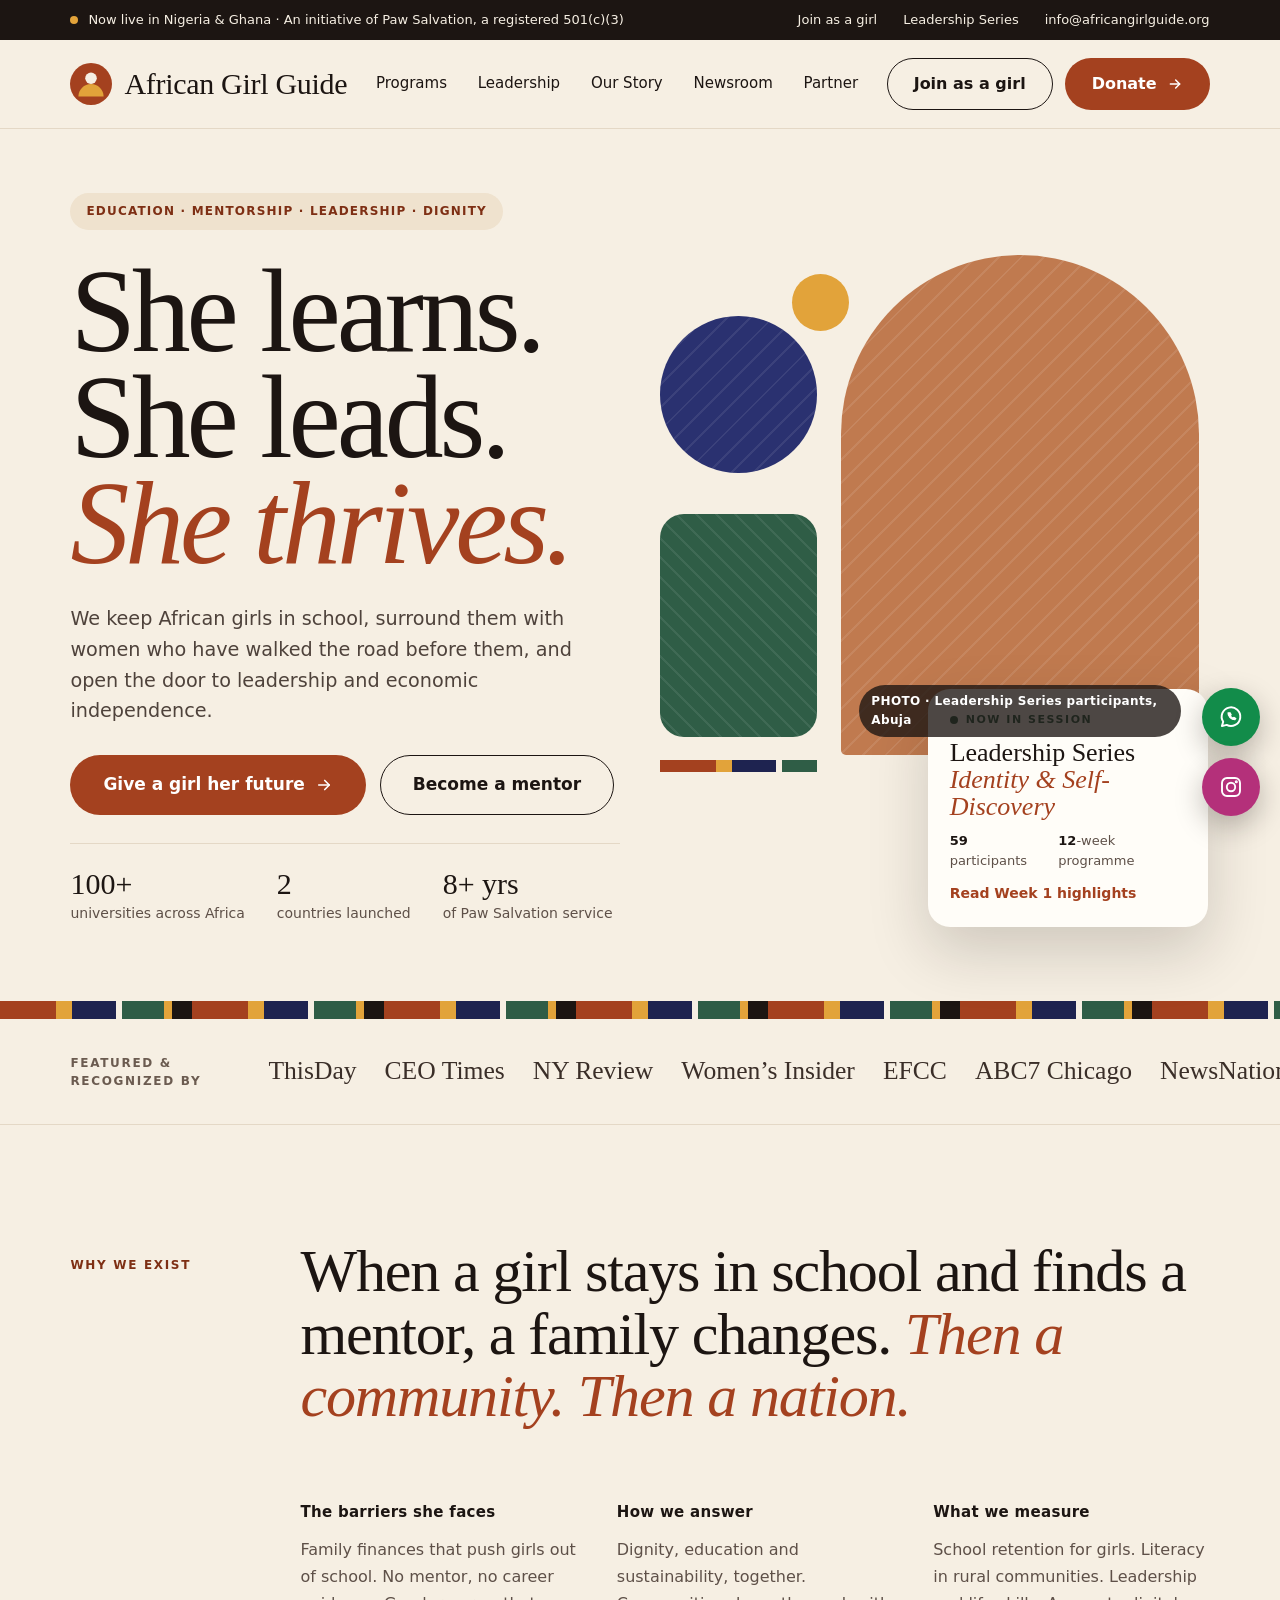
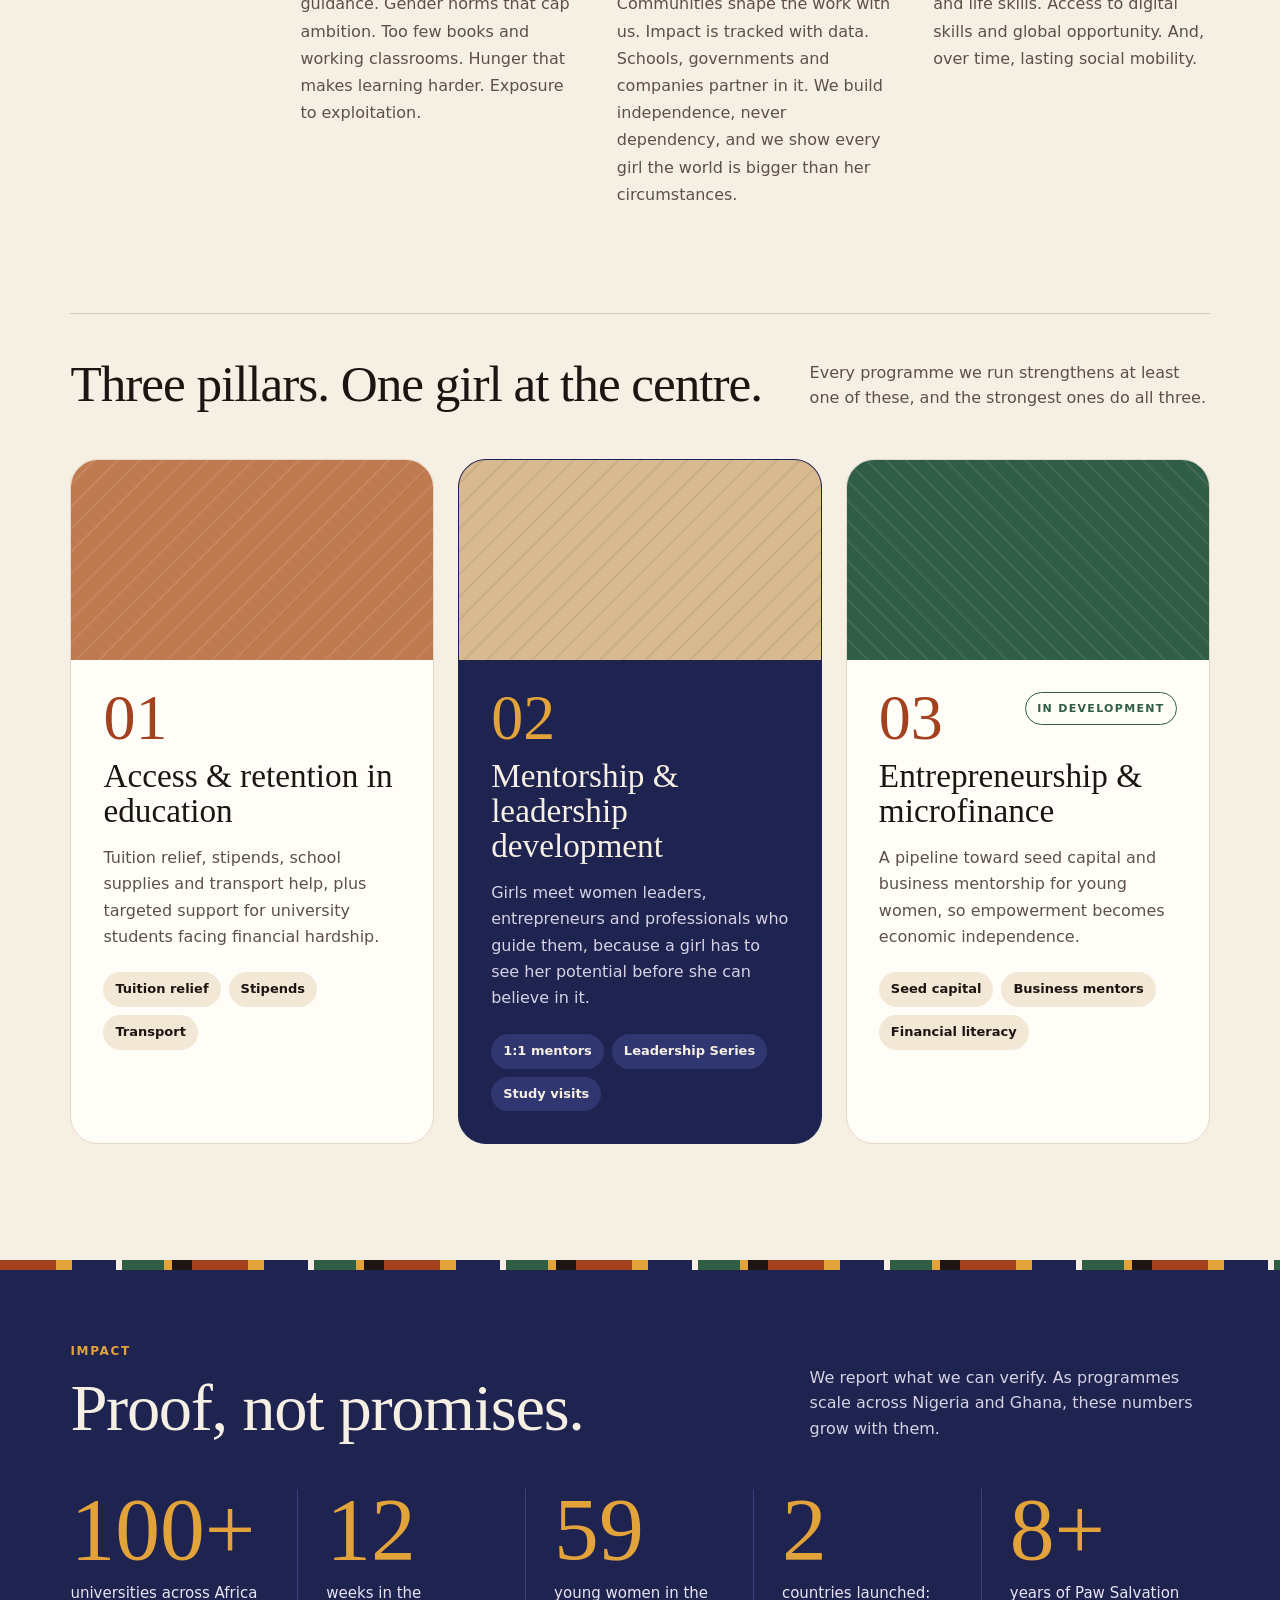
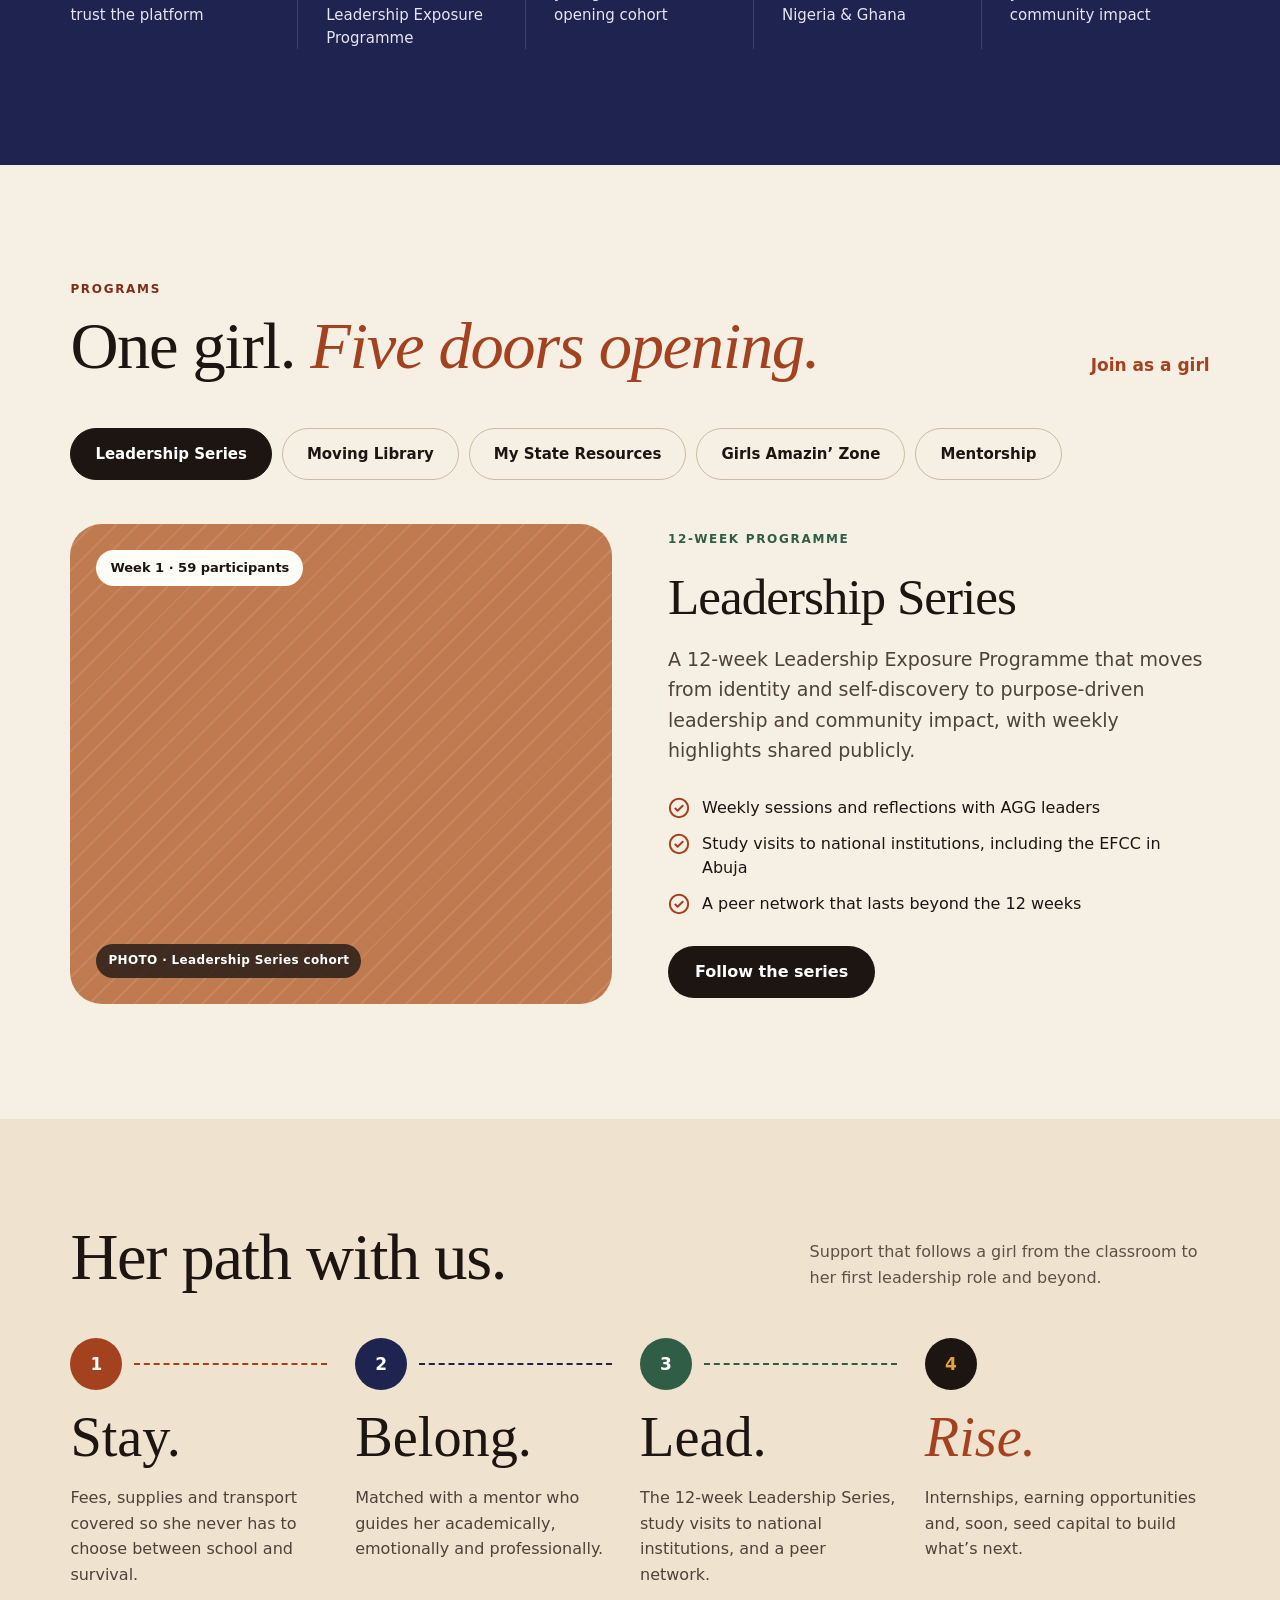
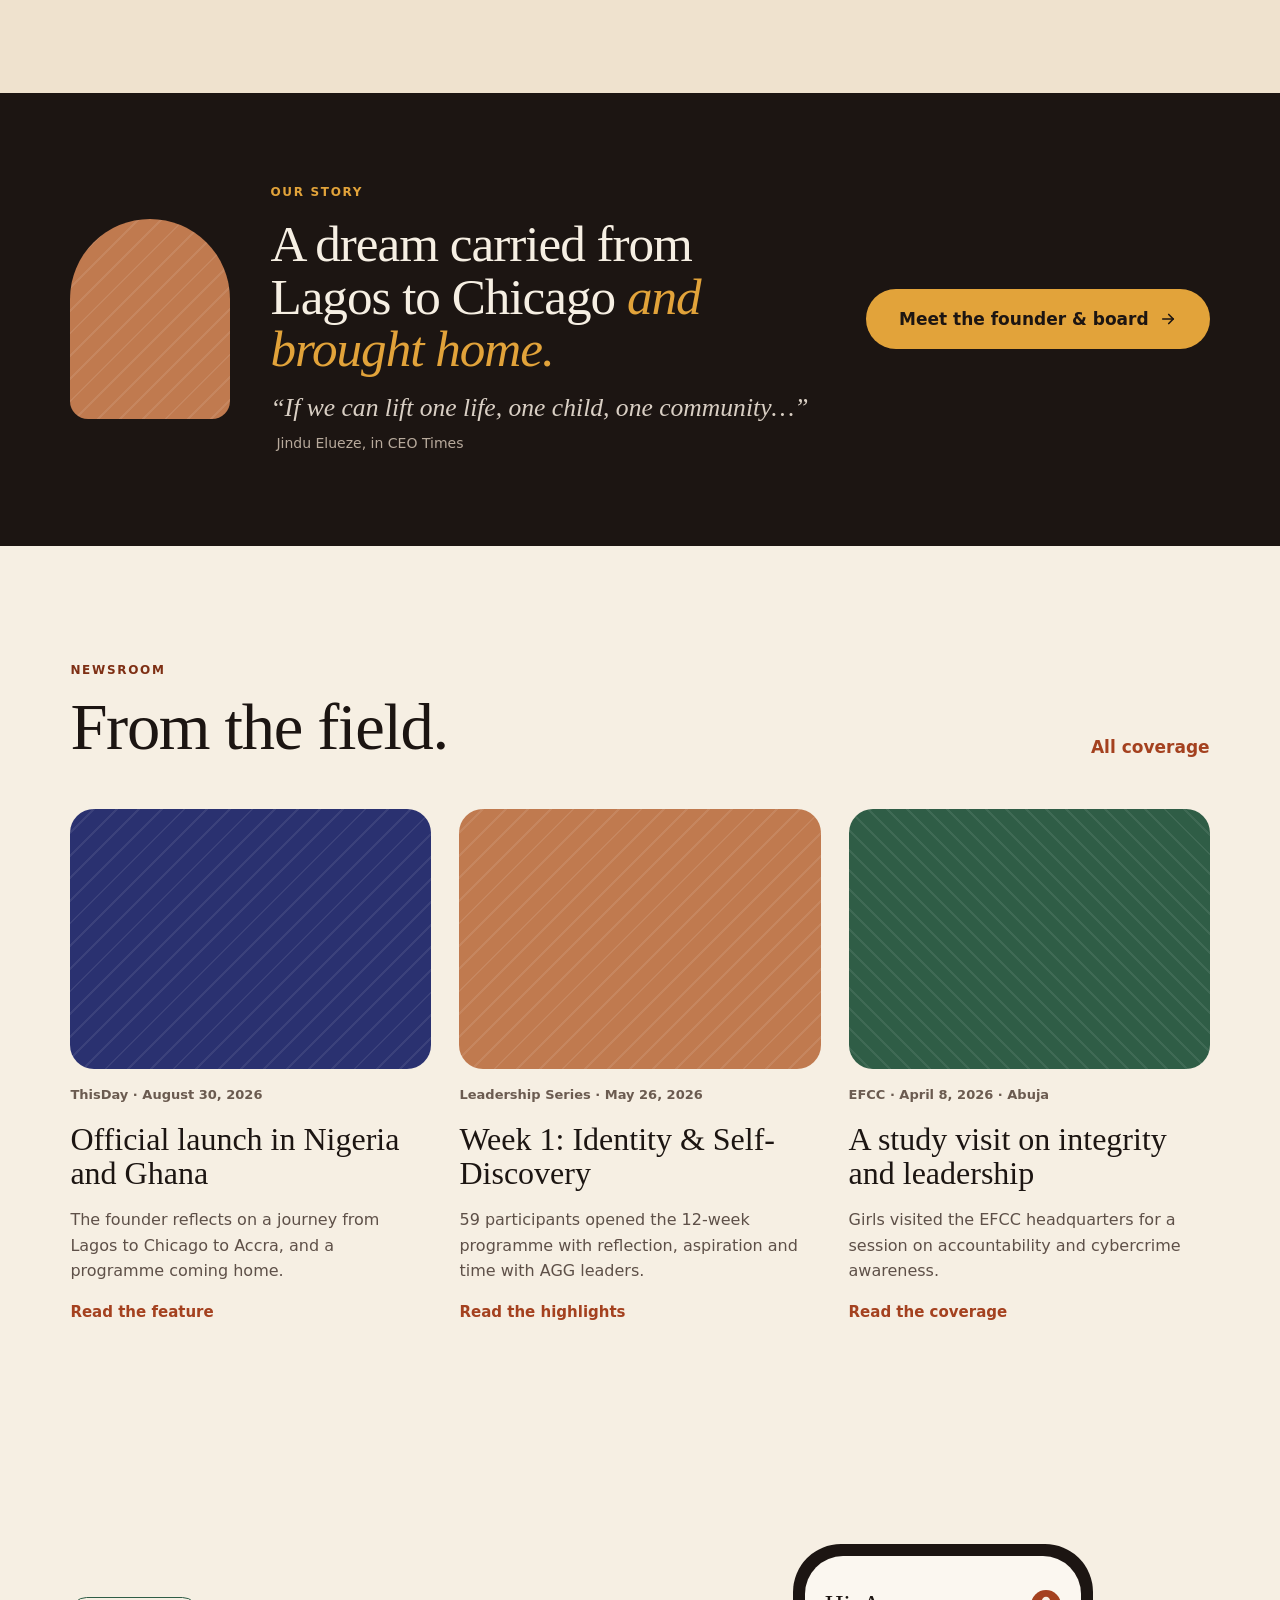
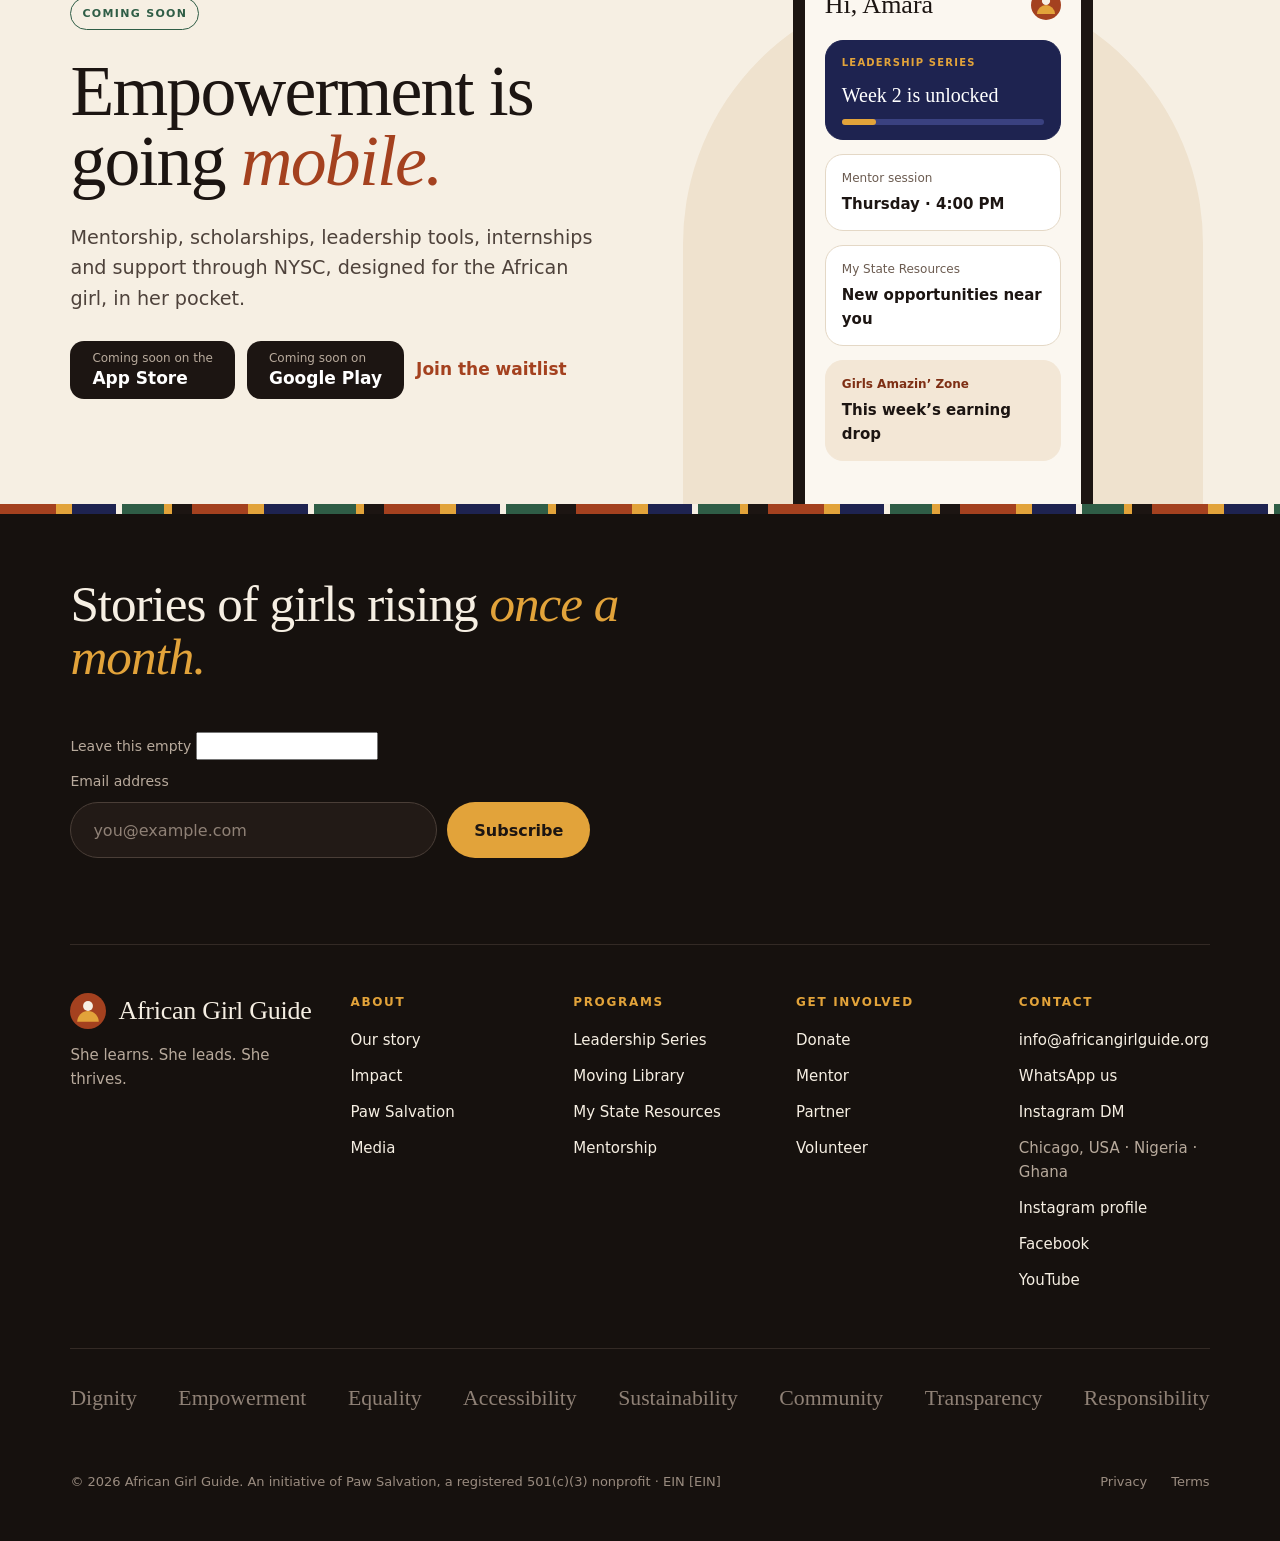
==== commit 42b19494: "Add files via upload" ====
--- a/index.html
+++ b/index.html
@@ -26,7 +26,7 @@
 <div class="utility">
   <div class="wrap">
     <div class="left"><span class="dot" aria-hidden="true"></span><span>Now live in Nigeria &amp; Ghana · An initiative of Paw Salvation, a registered 501(c)(3)</span></div>
-    <div class="links"><a href="https://app.africangirlguide.org/login">Log in</a><a href="https://app.africangirlguide.org/welcome">Register</a><a href="mailto:info@africangirlguide.org">info@africangirlguide.org</a></div>
+    <div class="links"><a href="join.html">Join as a girl</a><a href="leadership.html">Leadership Series</a><a href="mailto:info@africangirlguide.org">info@africangirlguide.org</a></div>
   </div>
 </div>
 
@@ -38,13 +38,13 @@
     </a>
     <nav class="nav-links" aria-label="Main">
       <a href="#programs">Programs</a>
-      <a href="#impact">Impact</a>
+      <a href="leadership.html">Leadership</a>
       <a href="about.html">Our Story</a>
       <a href="#news">Newsroom</a>
       <a href="about.html#partner">Partner</a>
     </nav>
     <div class="nav-cta">
-      <a class="btn btn-outline join" href="https://app.africangirlguide.org/welcome">Join as a girl</a>
+      <a class="btn btn-outline join" href="join.html">Join as a girl</a>
       <a class="btn btn-primary" href="donate.html">Donate <svg width="16" height="16" viewBox="0 0 24 24" fill="none" stroke="currentColor" stroke-width="2.2" stroke-linecap="round" stroke-linejoin="round" aria-hidden="true"><path d="M5 12h14"/><path d="M13 6l6 6-6 6"/></svg></a>
       <button class="menu-btn" type="button" aria-label="Open menu" aria-expanded="false" aria-controls="mobile-menu"><svg width="20" height="20" viewBox="0 0 24 24" fill="none" stroke="#1C1512" stroke-width="2" stroke-linecap="round" aria-hidden="true"><path d="M4 8h16"/><path d="M4 16h16"/></svg></button>
     </div>
@@ -52,11 +52,11 @@
   <div class="mobile-menu" id="mobile-menu">
     <div class="wrap">
       <a class="big" href="#programs">Programs</a>
-      <a class="big" href="#impact">Impact</a>
+      <a class="big" href="leadership.html">Leadership Series</a>
       <a class="big" href="about.html">Our Story</a>
       <a class="big" href="#news">Newsroom</a>
       <a class="big" href="about.html#partner">Partner with us</a>
-      <a class="btn btn-ghost-light" href="https://app.africangirlguide.org/welcome">Join as a girl</a>
+      <a class="btn btn-ghost-light" href="join.html">Join as a girl</a>
     </div>
   </div>
 </header>
@@ -90,7 +90,7 @@
         <span class="now"><i aria-hidden="true"></i>Now in session</span>
         <span class="title">Leadership Series<br><em class="accent">Identity &amp; Self-Discovery</em></span>
         <span class="meta"><span><b>59</b> participants</span><span><b>12</b>-week programme</span></span>
-        <a href="https://www.africangirlguide.org/leadership/week-1-leadership-exposure-programme-highlights">Read Week 1 highlights</a>
+        <a href="leadership.html#week-1">Read Week 1 highlights</a>
       </div>
     </div>
   </div>
@@ -178,7 +178,7 @@
   <div class="wrap">
     <div class="section-head">
       <div class="stack"><span class="kicker">Programs</span><h2 class="h-xl" id="programs-title">One girl. <em class="accent">Five doors opening.</em></h2></div>
-      <a class="text-link" href="https://app.africangirlguide.org/welcome">Join the platform</a>
+      <a class="text-link" href="join.html">Join as a girl</a>
     </div>
     <div class="tablist" role="tablist" aria-label="Programs">
       <button class="tab" role="tab" id="t-lead" aria-controls="p-lead" aria-selected="true" type="button">Leadership Series</button>
@@ -199,7 +199,7 @@
           <li><svg width="22" height="22" viewBox="0 0 24 24" fill="none" stroke="#A4411F" stroke-width="2.2" stroke-linecap="round" stroke-linejoin="round" aria-hidden="true"><circle cx="12" cy="12" r="10"/><path d="M8 12.5l2.5 2.5L16 9.5"/></svg>Study visits to national institutions, including the EFCC in Abuja</li>
           <li><svg width="22" height="22" viewBox="0 0 24 24" fill="none" stroke="#A4411F" stroke-width="2.2" stroke-linecap="round" stroke-linejoin="round" aria-hidden="true"><circle cx="12" cy="12" r="10"/><path d="M8 12.5l2.5 2.5L16 9.5"/></svg>A peer network that lasts beyond the 12 weeks</li>
         </ul>
-        <a class="btn btn-dark" href="https://www.africangirlguide.org/leadership">Follow the series</a>
+        <a class="btn btn-dark" href="leadership.html">Follow the series</a>
       </div>
     </div>
 
@@ -229,7 +229,7 @@
           <li><svg width="22" height="22" viewBox="0 0 24 24" fill="none" stroke="#A4411F" stroke-width="2.2" stroke-linecap="round" stroke-linejoin="round" aria-hidden="true"><circle cx="12" cy="12" r="10"/><path d="M8 12.5l2.5 2.5L16 9.5"/></svg>Benefits available to state indigenes</li>
           <li><svg width="22" height="22" viewBox="0 0 24 24" fill="none" stroke="#A4411F" stroke-width="2.2" stroke-linecap="round" stroke-linejoin="round" aria-hidden="true"><circle cx="12" cy="12" r="10"/><path d="M8 12.5l2.5 2.5L16 9.5"/></svg>Grows as partners add funding</li>
         </ul>
-        <a class="btn btn-dark" href="https://www.africangirlguide.org/state-resources">Check my state resources</a>
+        <a class="btn btn-dark" href="join.html#state">Find my state resources</a>
       </div>
     </div>
 
@@ -244,7 +244,7 @@
           <li><svg width="22" height="22" viewBox="0 0 24 24" fill="none" stroke="#A4411F" stroke-width="2.2" stroke-linecap="round" stroke-linejoin="round" aria-hidden="true"><circle cx="12" cy="12" r="10"/><path d="M8 12.5l2.5 2.5L16 9.5"/></svg>Simple, accessible ways to earn</li>
           <li><svg width="22" height="22" viewBox="0 0 24 24" fill="none" stroke="#A4411F" stroke-width="2.2" stroke-linecap="round" stroke-linejoin="round" aria-hidden="true"><circle cx="12" cy="12" r="10"/><path d="M8 12.5l2.5 2.5L16 9.5"/></svg>A bridge to our entrepreneurship pillar</li>
         </ul>
-        <a class="btn btn-dark" href="https://app.africangirlguide.org/welcome">Join the platform</a>
+        <a class="btn btn-dark" href="join.html">Join as a girl</a>
       </div>
     </div>
 
@@ -298,7 +298,7 @@
   <div class="wrap">
     <div class="section-head">
       <div class="stack"><span class="kicker">Newsroom</span><h2 class="h-xl" id="news-title">From the field.</h2></div>
-      <a class="text-link" href="https://www.africangirlguide.org/media">All coverage</a>
+      <a class="text-link" href="#news">All coverage</a>
     </div>
     <div class="news-grid">
       <a class="card-news" href="https://www.thisdaylive.com/2026/08/30/an-immigrants-dream-comes-home-how-jindu-elueze-is-empowering-the-next-generationof-african-women/">
@@ -308,14 +308,14 @@
         <span class="sum">The founder reflects on a journey from Lagos to Chicago to Accra, and a programme coming home.</span>
         <span class="more">Read the feature</span>
       </a>
-      <a class="card-news" href="https://www.africangirlguide.org/leadership/week-1-leadership-exposure-programme-highlights">
+      <a class="card-news" href="leadership.html#week-1">
         <div class="photo ph" aria-hidden="true"></div>
         <span class="meta">Leadership Series · May 26, 2026</span>
         <span class="title">Week 1: Identity &amp; Self-Discovery</span>
         <span class="sum">59 participants opened the 12-week programme with reflection, aspiration and time with AGG leaders.</span>
         <span class="more">Read the highlights</span>
       </a>
-      <a class="card-news" href="https://www.africangirlguide.org/media/olukoyede-to-girls-guide-be-true-to-yourselves-do-the-right-things">
+      <a class="card-news" href="leadership.html#efcc">
         <div class="photo ph-g" aria-hidden="true"></div>
         <span class="meta">EFCC · April 8, 2026 · Abuja</span>
         <span class="title">A study visit on integrity and leadership</span>
@@ -335,7 +335,7 @@
       <div class="stores">
         <span class="store"><span>Coming soon on the</span><strong>App Store</strong></span>
         <span class="store"><span>Coming soon on</span><strong>Google Play</strong></span>
-        <a class="text-link" href="https://app.africangirlguide.org/welcome">Use the web app</a>
+        <a class="text-link" href="join.html">Join the waitlist</a>
       </div>
     </div>
     <div class="phone-stage" aria-hidden="true">
@@ -358,7 +358,9 @@
   <div class="wrap">
     <div class="newsletter">
       <h2 class="h-lg">Stories of girls rising <em class="gold">once a month.</em></h2>
-      <form class="nl-form" data-newsletter novalidate>
+      <form class="nl-form" name="newsletter" method="POST" action="index.html" data-netlify="true" netlify-honeypot="bot-field" data-newsletter novalidate>
+        <input type="hidden" name="form-name" value="newsletter">
+        <p class="hp"><label>Leave this empty <input name="bot-field" tabindex="-1" autocomplete="off"></label></p>
         <label for="nl-email">Email address</label>
         <div class="nl-row"><input id="nl-email" name="email" type="email" autocomplete="email" placeholder="you@example.com" required><button class="btn btn-gold" type="submit">Subscribe</button></div>
         <p class="form-msg" role="status" aria-live="polite"></p>
@@ -369,8 +371,8 @@
         <a class="brand" href="index.html"><svg width="36" height="36" viewBox="0 0 40 40" aria-hidden="true"><circle cx="20" cy="20" r="20" fill="#A4411F"/><path d="M8 32a12 12 0 0 1 24 0z" fill="#E2A33A"/><circle cx="20" cy="14.5" r="5.5" fill="#F6EFE3"/></svg><span class="name">African Girl Guide</span></a>
         <p>She learns. She leads. She thrives.</p>
       </div>
-      <div class="foot-col"><h3>About</h3><a href="about.html">Our story</a><a href="#impact">Impact</a><a href="https://www.pawsalvation.com/">Paw Salvation</a><a href="https://www.africangirlguide.org/media">Media</a></div>
-      <div class="foot-col"><h3>Programs</h3><a href="https://www.africangirlguide.org/leadership">Leadership Series</a><a href="#programs">Moving Library</a><a href="https://www.africangirlguide.org/state-resources">My State Resources</a><a href="#programs">Mentorship</a></div>
+      <div class="foot-col"><h3>About</h3><a href="about.html">Our story</a><a href="#impact">Impact</a><a href="https://www.pawsalvation.com/">Paw Salvation</a><a href="#news">Media</a></div>
+      <div class="foot-col"><h3>Programs</h3><a href="leadership.html">Leadership Series</a><a href="#programs">Moving Library</a><a href="join.html#state">My State Resources</a><a href="#programs">Mentorship</a></div>
       <div class="foot-col"><h3>Get involved</h3><a href="donate.html">Donate</a><a href="mailto:info@africangirlguide.org?subject=I%20want%20to%20mentor">Mentor</a><a href="about.html#partner">Partner</a><a href="mailto:info@africangirlguide.org?subject=Volunteering">Volunteer</a></div>
       <div class="foot-col"><h3>Contact</h3><a href="mailto:info@africangirlguide.org">info@africangirlguide.org</a><a data-whatsapp href="https://wa.me/" target="_blank" rel="noopener">WhatsApp us</a><a href="https://ig.me/m/africangirlguide" target="_blank" rel="noopener">Instagram DM</a><span>Chicago, USA · Nigeria · Ghana</span><a href="https://www.instagram.com/africangirlguide">Instagram profile</a><a href="https://www.facebook.com/africangirlguide">Facebook</a><a href="https://www.youtube.com/africangirlguide">YouTube</a></div>
     </div>
--- a/assets/css/styles.css
+++ b/assets/css/styles.css
@@ -475,7 +475,7 @@
 .give-card form[hidden] { display: none; }
 
 /* Floating contact buttons (WhatsApp + Instagram) */
-.contact-float { position: fixed; right: max(20px, env(safe-area-inset-right)); bottom: max(20px, env(safe-area-inset-bottom)); z-index: 60; display: flex; flex-direction: column; align-items: flex-end; gap: 12px; }
+.contact-float { position: fixed; right: max(20px, env(safe-area-inset-right)); bottom: calc(84px + env(safe-area-inset-bottom)); z-index: 60; display: flex; flex-direction: column; align-items: flex-end; gap: 12px; }
 .cf-btn { display: flex; align-items: center; gap: 0; height: 58px; min-width: 58px; padding: 0 16px; border-radius: 999px; color: #fff; box-shadow: 0 10px 28px rgba(28,21,18,.28); transition: gap .2s, padding .2s, transform .15s; justify-content: center; }
 .cf-btn:hover, .cf-btn:focus-visible { color: #fff; transform: translateY(-2px); gap: 10px; padding: 0 22px 0 18px; }
 .cf-label { max-width: 0; overflow: hidden; white-space: nowrap; font-weight: 600; font-size: 15px; transition: max-width .25s; }
@@ -487,7 +487,7 @@
 .cf-btn svg { flex-shrink: 0; }
 .cf-btn[hidden] { display: none; }
 @media (max-width: 600px) {
-  .contact-float { right: 14px; bottom: max(14px, env(safe-area-inset-bottom)); gap: 10px; }
+  .contact-float { right: 14px; bottom: calc(76px + env(safe-area-inset-bottom)); gap: 10px; }
   .cf-btn { height: 52px; min-width: 52px; padding: 0 13px; }
   .cf-btn:hover, .cf-btn:focus-visible { gap: 0; padding: 0 13px; }
   .cf-btn .cf-label { display: none; }
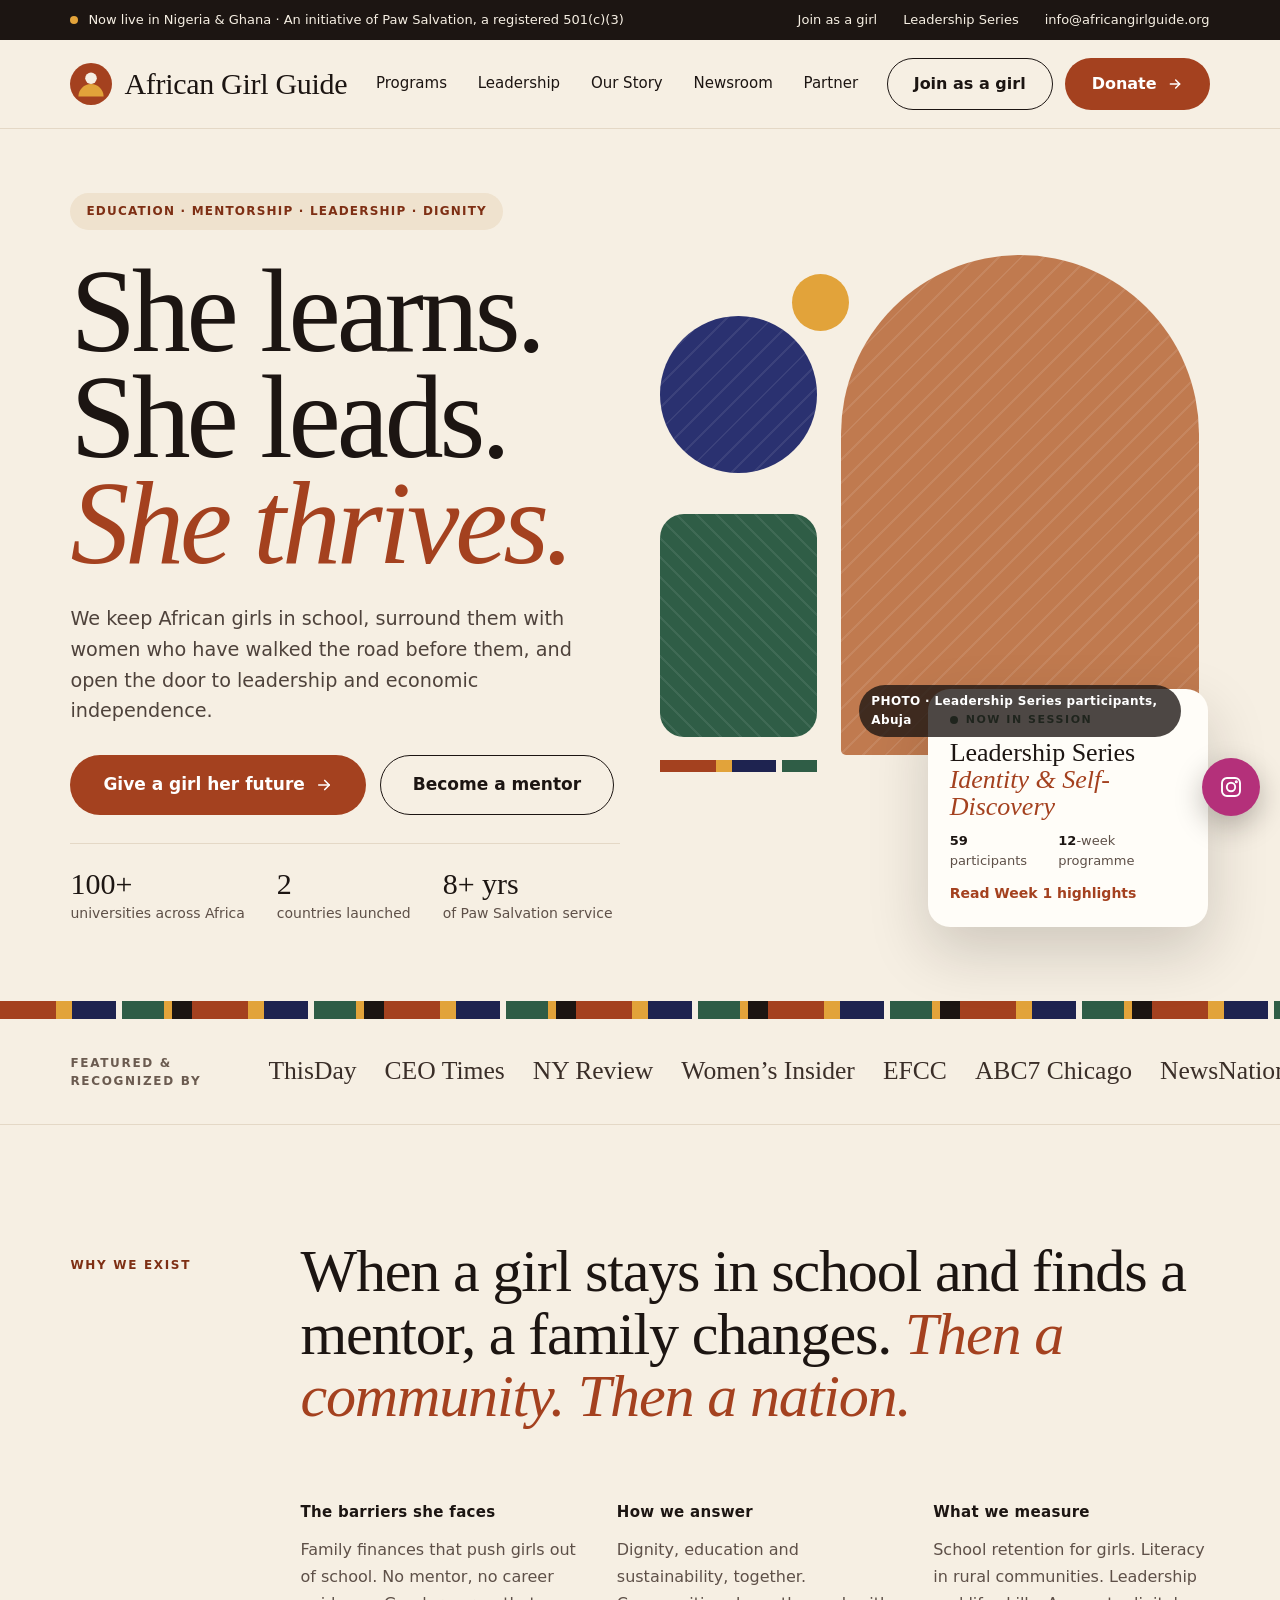
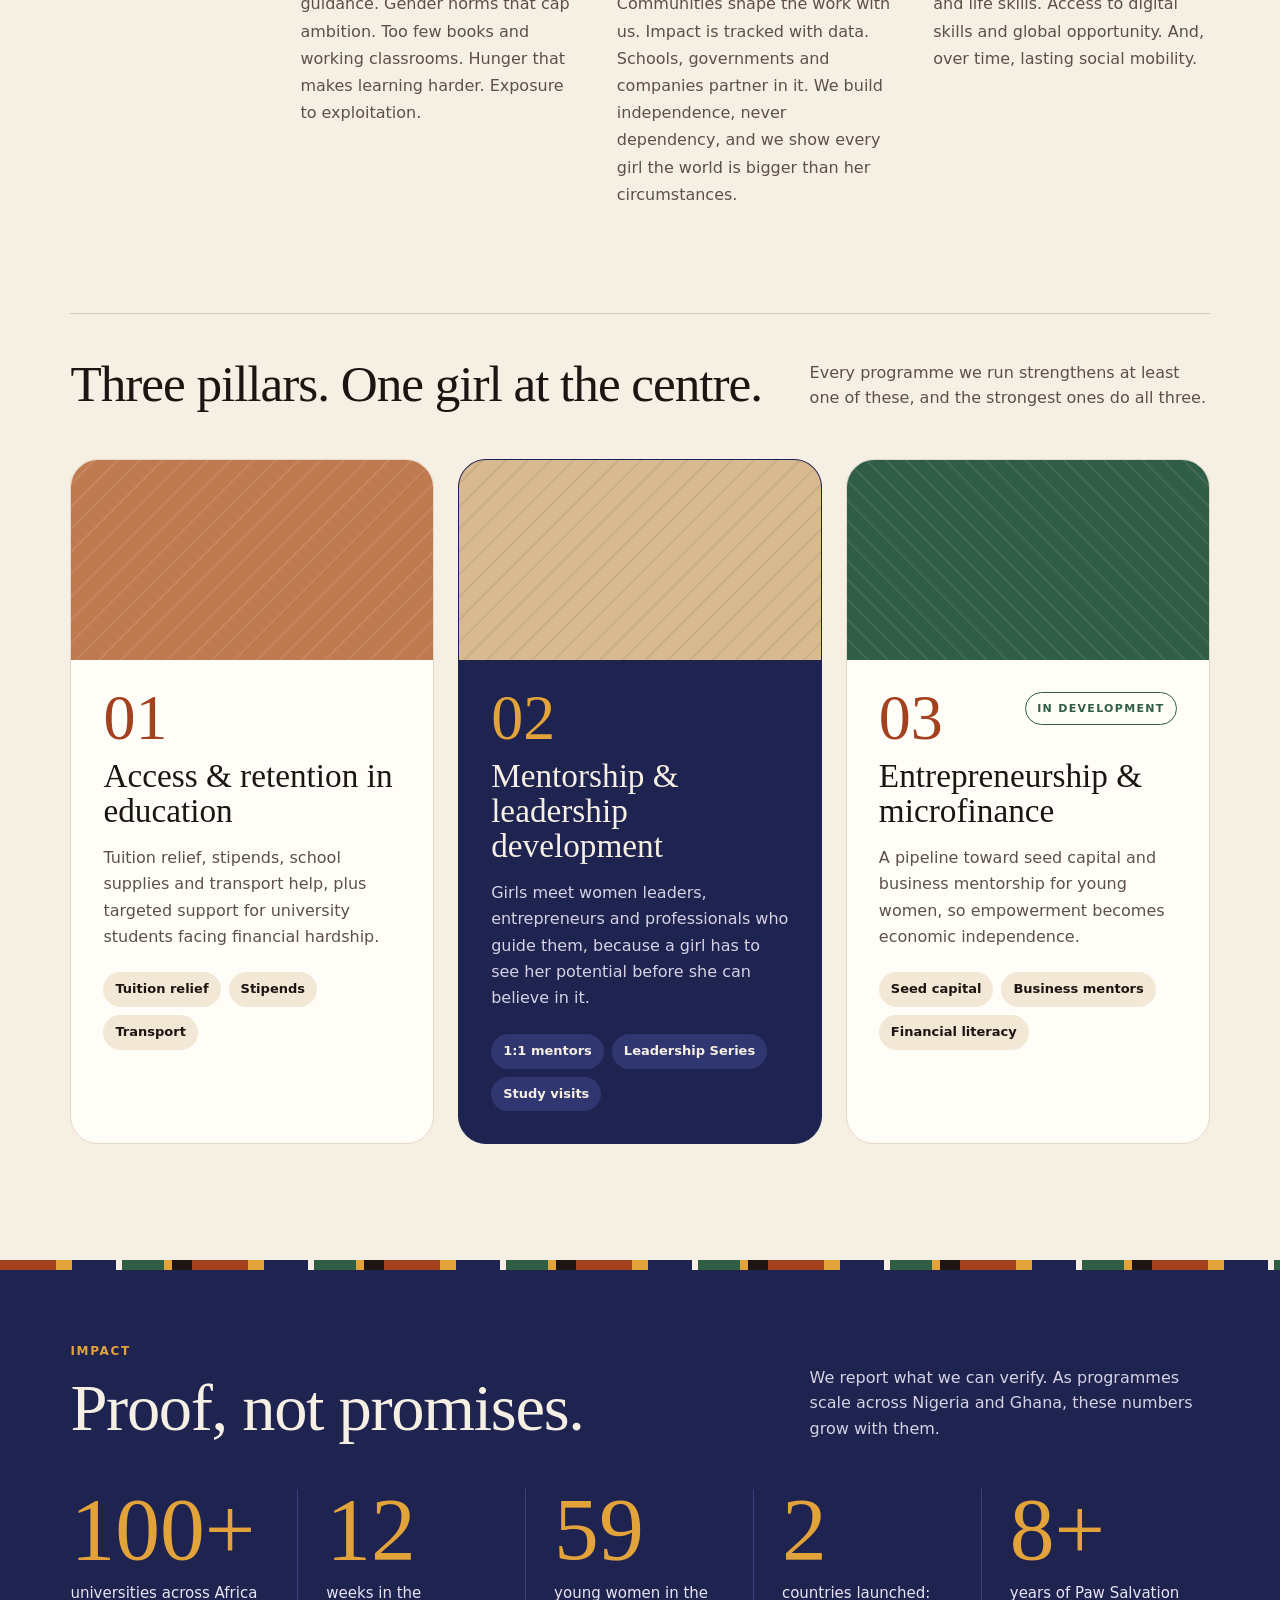
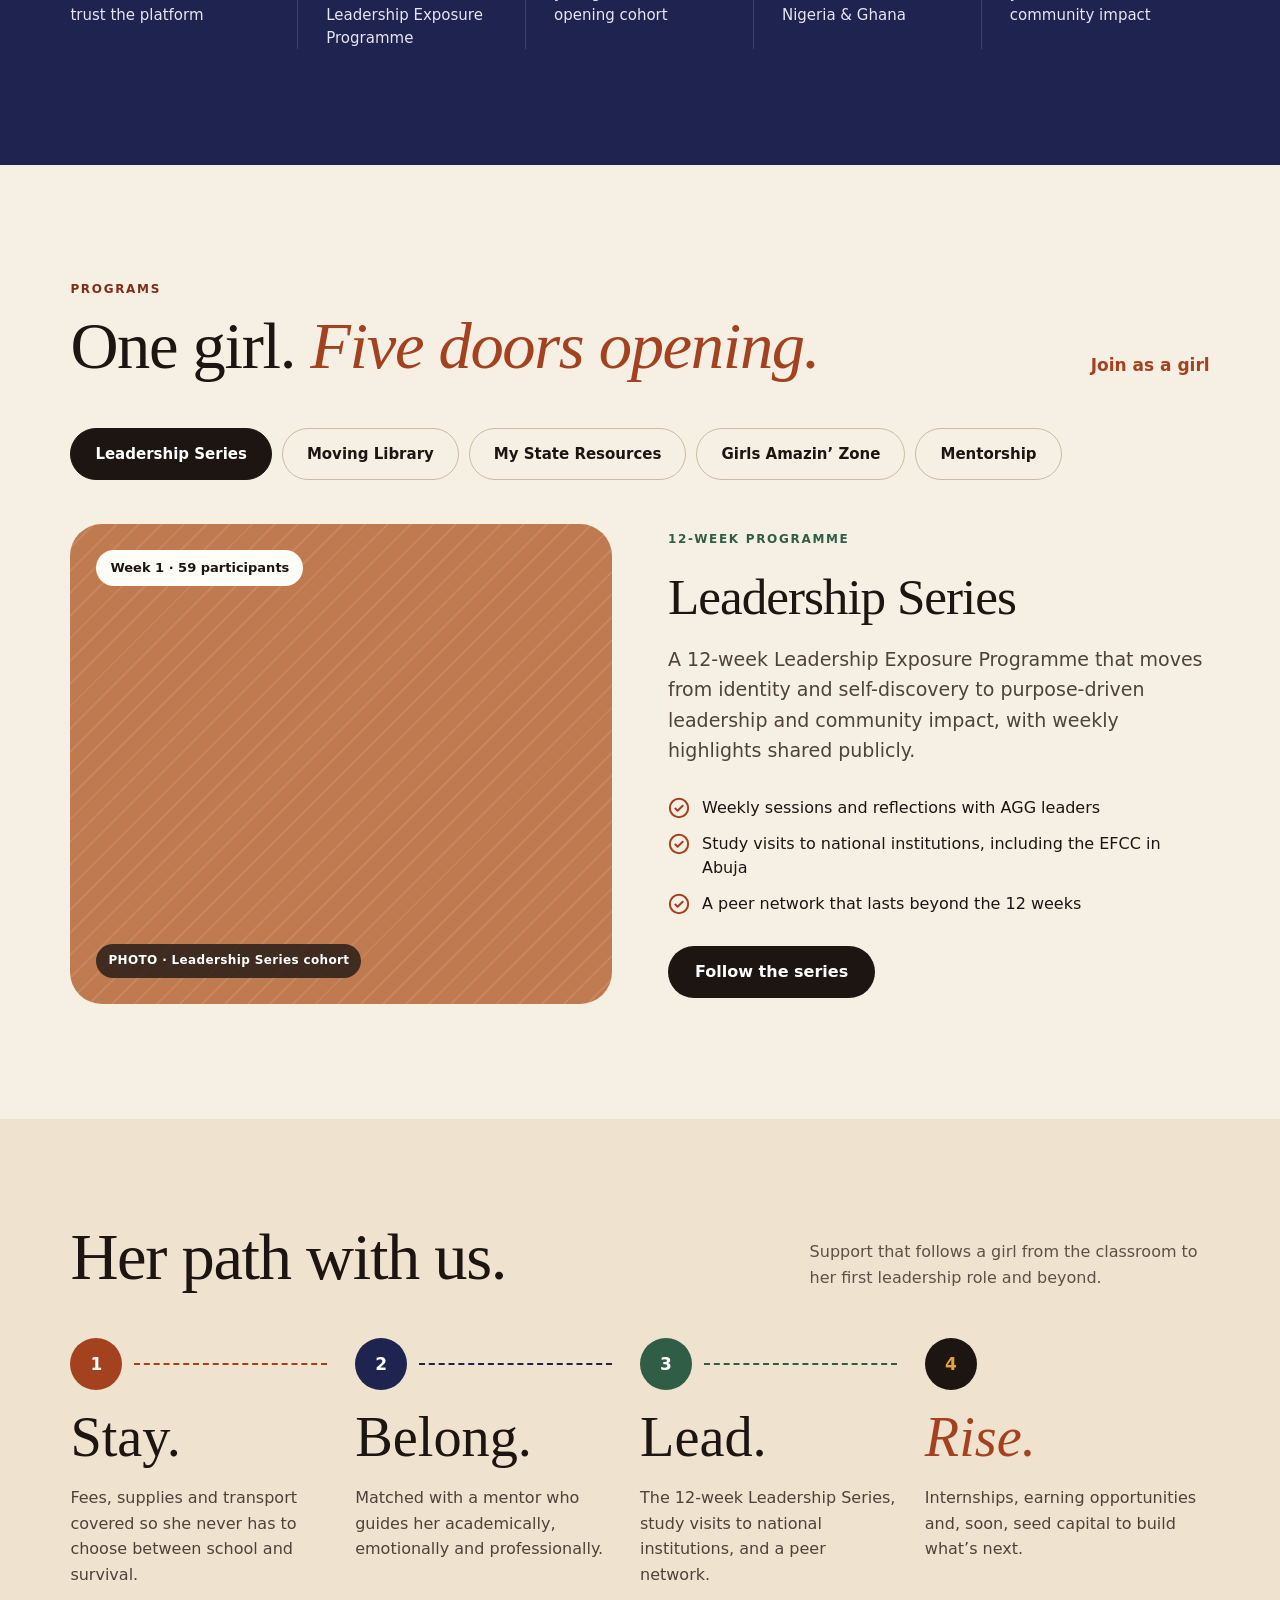
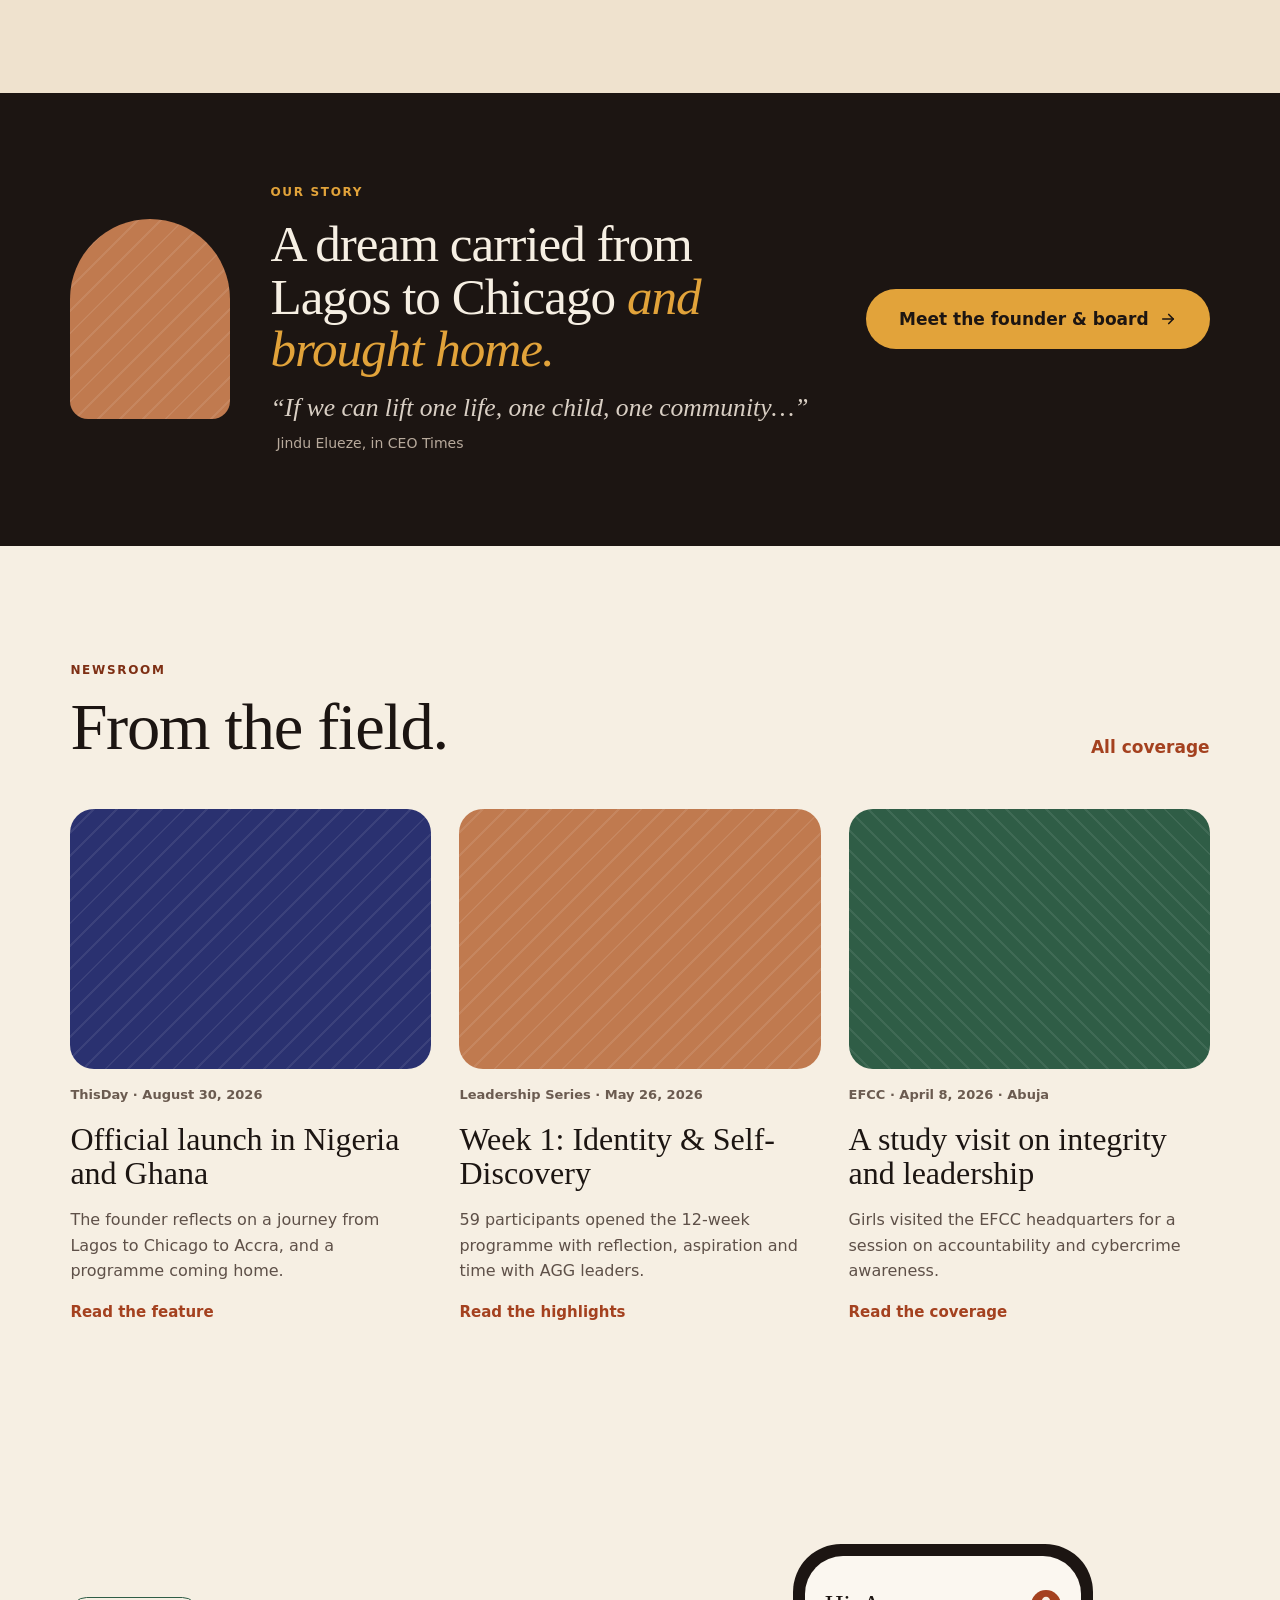
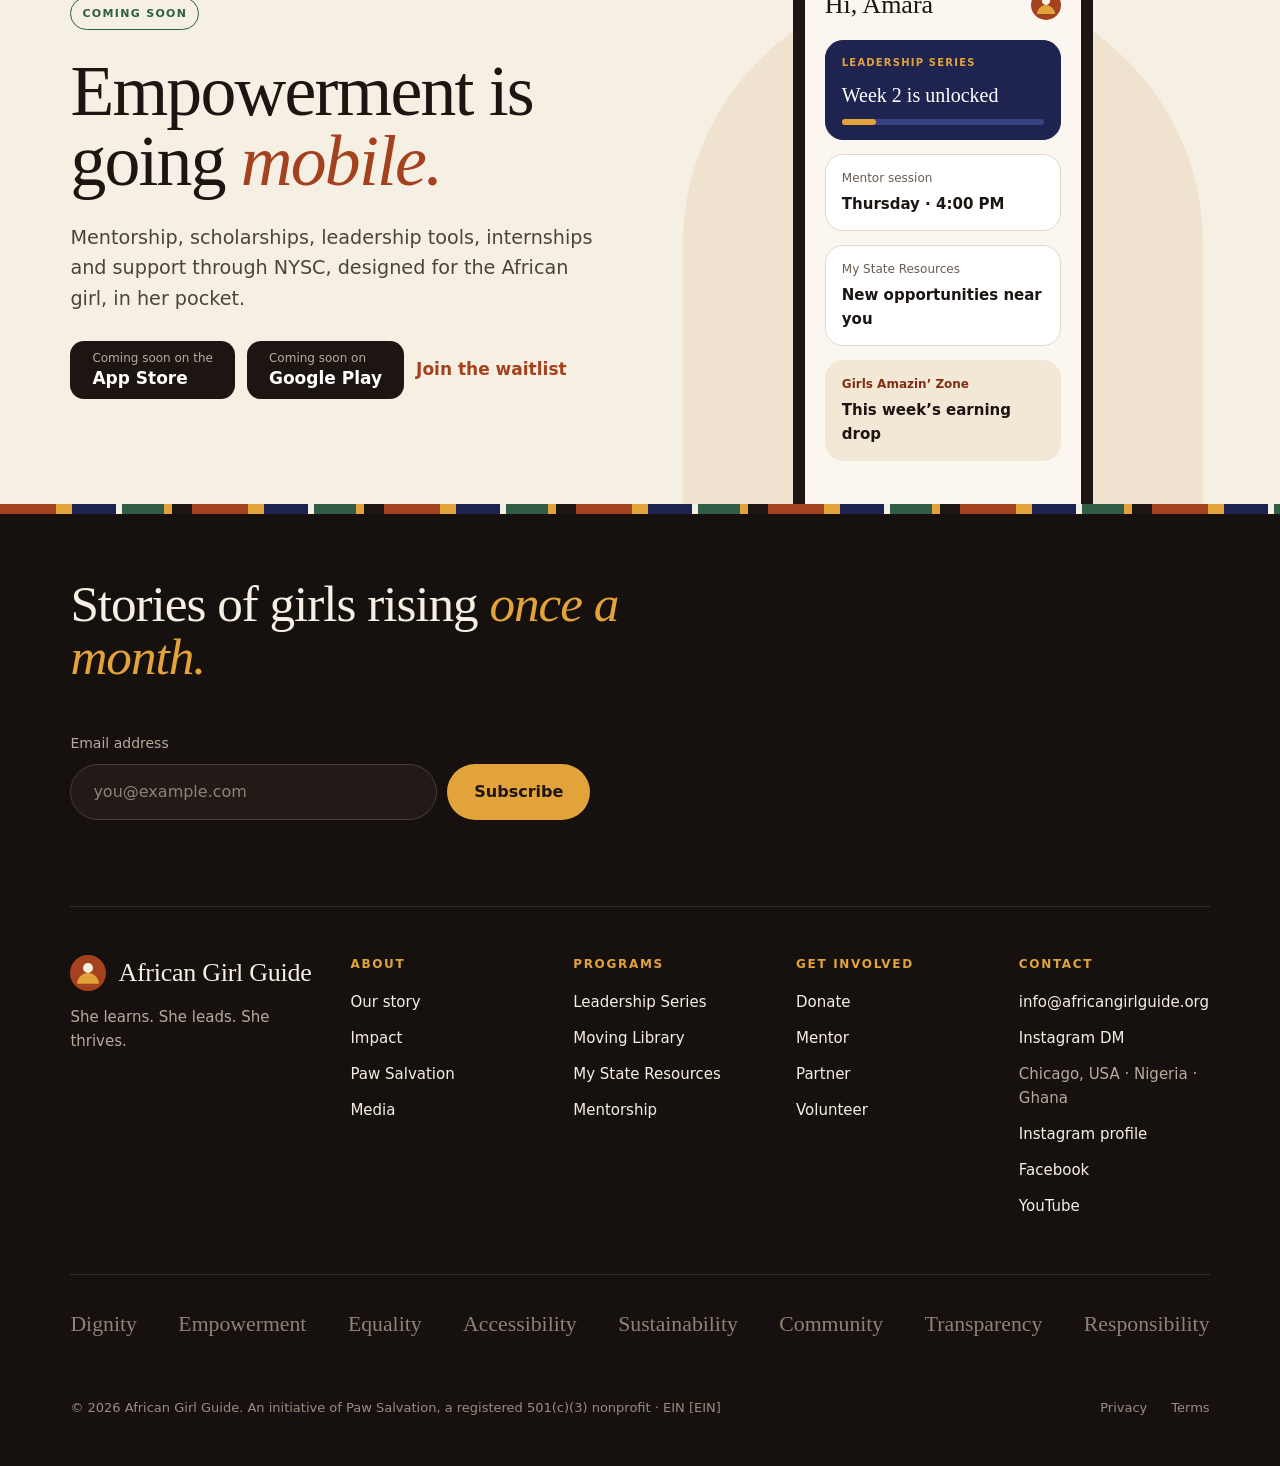
==== commit da2fdc5d: "Add files via upload" ====
--- a/index.html
+++ b/index.html
@@ -11,11 +11,591 @@
 <meta property="og:description" content="Education support, mentorship and leadership for the African girl child. Now live in Nigeria and Ghana.">
 <meta property="og:site_name" content="African Girl Guide">
 <meta name="twitter:card" content="summary_large_image">
-<link rel="icon" href="assets/img/logo.svg" type="image/svg+xml">
+<link rel="icon" href="data:image/svg+xml,%3Csvg%20xmlns%3D%22http%3A//www.w3.org/2000/svg%22%20viewBox%3D%220%200%2040%2040%22%20xmlns%3Ac2pa%3D%22http%3A//c2pa.org/manifest%22%3E%3Cmetadata%3E%3Cc2pa%3Amanifest%[base64]%2BUOue/28uJVzmy2AAAAZljYm9yomdhY3Rpb25zgqJmYWN0aW9ua2MycGEub3BlbmVkanBhcmFtZXRlcnOha2luZ3JlZGllbnRzgaJjdXJseC1zZWxmI2p1bWJmPWMycGEuYXNzZXJ0aW9ucy9jMnBhLmluZ3JlZGllbnQudjNkaGFzaFggm4/PN3LX4PxHgP0C6e/[base64]%[base64]/EeA/QLp79H0qYpmCDmbBqs2xzZGO7C406JjdXJseCpzZWxmI2p1bWJmPWMycGEuYXNzZXJ0aW9ucy9jMnBhLmFjdGlvbnMudjJkaGFzaFgg35w/yuu5gFGuzwIzhx11g7RnYmvnwTZPQJImfTDfKPyiY3VybHgpc2VsZiNqdW1iZj1jMnBhLmFzc2VydGlvbnMvYzJwYS5oYXNoLmRhdGFkaGFzaFgglD1M%2BO733h/Y51b%2B2g44LBQKV4R0wz/aAqo2hMkQExp0Y2xhaW1fZ2VuZXJhdG9yX2luZm%[base64]/[base64]/3cyjxFA3Qo5S46fX0/ihY0VZ7mfb9KF703t5OjWDBWMA4GA1UdDwEB/wQEAwIHgDAVBgNVHSUEDjAMBgorBgEEAYPoXgIBMAwGA1UdEwEB/wQCMAAwHwYDVR0jBBgwFoAUzlHiBIFOZFsj%2BOPEz5o%2BnMHXXMIwCgYIKoZIzj0EAwMDZwAwZAIwMXMdFJ4BetLLVY7ORuE9noqbbAZOZn/aArXyTwFAZfKrPzxF2vPoJNf1%2BUCdg1XGAjBwX1zd9WGqYkqmL5SFqw1QySjr1zJfpJM9%2B1rdDwSPLMOPOjKuiXjoU/[base64]/BnI8uarfYmRK7hcsPLVxmveGRLNJ1gKCsA1rcUyzzdkfHrmC1wE5y%2BOTgkphy8kJbGc5U4w%3D%3C/c2pa%3Amanifest%3E%3C/metadata%3E%3Ccircle%20cx%3D%2220%22%20cy%3D%2220%22%20r%3D%2220%22%20fill%3D%22%23A4411F%22/%3E%3Cpath%20d%3D%22M8%2032a12%2012%200%200%201%2024%200z%22%20fill%3D%22%23E2A33A%22/%3E%3Ccircle%20cx%3D%2220%22%20cy%3D%2214.5%22%20r%3D%225.5%22%20fill%3D%22%23F6EFE3%22/%3E%3C/svg%3E" type="image/svg+xml">
 <link rel="preconnect" href="https://fonts.googleapis.com">
 <link rel="preconnect" href="https://fonts.gstatic.com" crossorigin>
 <link href="https://fonts.googleapis.com/css2?family=Instrument+Serif:ital@0;1&family=Hanken+Grotesk:wght@400;500;600;700&display=swap" rel="stylesheet">
-<link rel="stylesheet" href="assets/css/styles.css">
+<style>
+/* African Girl Guide — site styles
+   Palette: ivory, terracotta, indigo, gold, forest. Type: Instrument Serif + Hanken Grotesk. */
+
+:root {
+  --ivory: #F6EFE3;
+  --paper: #FFFDF8;
+  --cream: #FBF7F0;
+  --sand: #EFE2CE;
+  --sand-2: #F3E7D6;
+  --ink: #1C1512;
+  --ink-2: #16110E;
+  --body: #4E423B;
+  --muted: #5E5048;
+  --line: #E4D8C6;
+  --line-2: #D9CBB6;
+  --terra: #A4411F;
+  --terra-d: #7E2F14;
+  --terra-dd: #8C3518;
+  --indigo: #1E2350;
+  --indigo-2: #2A3170;
+  --indigo-line: #3A4180;
+  --gold: #E2A33A;
+  --green: #2F5D46;
+  --serif: 'Instrument Serif', Georgia, 'Times New Roman', serif;
+  --sans: 'Hanken Grotesk', system-ui, -apple-system, 'Segoe UI', sans-serif;
+  --pad: clamp(20px, 5.5vw, 80px);
+  --section: clamp(64px, 9vw, 120px);
+  --radius-lg: 28px;
+  --radius-md: 20px;
+}
+
+*, *::before, *::after { box-sizing: border-box; }
+html { scroll-behavior: smooth; -webkit-text-size-adjust: 100%; }
+body {
+  margin: 0;
+  background: var(--ivory);
+  color: var(--ink);
+  font-family: var(--sans);
+  font-size: 17px;
+  line-height: 1.6;
+  -webkit-font-smoothing: antialiased;
+  overflow-x: hidden;
+}
+img { max-width: 100%; display: block; }
+a { color: var(--terra); text-decoration: none; }
+a:hover { color: var(--terra-d); }
+h1, h2, h3, p, blockquote, figure { margin: 0; }
+button, input { font: inherit; }
+:focus-visible { outline: 3px solid var(--gold); outline-offset: 3px; border-radius: 6px; }
+.sr-only { position: absolute; width: 1px; height: 1px; padding: 0; margin: -1px; overflow: hidden; clip: rect(0 0 0 0); white-space: nowrap; border: 0; }
+.skip { position: absolute; left: 12px; top: -60px; background: var(--ink); color: #fff; padding: 12px 18px; border-radius: 999px; z-index: 100; }
+.skip:focus { top: 12px; color: #fff; }
+
+.wrap { width: 100%; max-width: 1440px; margin: 0 auto; padding-inline: var(--pad); }
+.serif { font-family: var(--serif); font-weight: 400; }
+em.accent { font-style: italic; color: var(--terra); }
+em.gold { font-style: italic; color: var(--gold); }
+
+/* Patterned photo slots — swap in <img> when photography is ready */
+.photo { position: relative; overflow: hidden; display: flex; align-items: flex-end; padding: 18px; }
+.photo > img { position: absolute; inset: 0; width: 100%; height: 100%; object-fit: cover; }
+.photo .cap { position: relative; z-index: 1; background: rgba(28,21,18,.78); color: #fff; font-size: 12px; font-weight: 600; letter-spacing: .03em; padding: 7px 12px; border-radius: 999px; }
+.ph   { background-color: #C07A4F; background-image: repeating-linear-gradient(135deg, rgba(255,255,255,.09) 0 2px, transparent 2px 16px); }
+.ph-i { background-color: var(--indigo-2); background-image: repeating-linear-gradient(135deg, rgba(255,255,255,.08) 0 2px, transparent 2px 16px); }
+.ph-g { background-color: var(--green); background-image: repeating-linear-gradient(45deg, rgba(255,255,255,.08) 0 2px, transparent 2px 14px); }
+.ph-s { background-color: #D9B98F; background-image: repeating-linear-gradient(135deg, rgba(28,21,18,.07) 0 2px, transparent 2px 16px); }
+.kente { background-image: repeating-linear-gradient(90deg, var(--terra) 0 56px, var(--gold) 56px 72px, var(--indigo) 72px 116px, var(--ivory) 116px 122px, var(--green) 122px 164px, var(--gold) 164px 172px, var(--ink) 172px 192px); }
+.kente-band { height: 18px; }
+.kente-thin { height: 10px; }
+
+/* Buttons */
+.btn { display: inline-flex; align-items: center; justify-content: center; gap: 10px; min-height: 52px; padding: 0 26px; border-radius: 999px; font-weight: 600; font-size: 16px; border: 1.5px solid transparent; cursor: pointer; transition: background-color .15s, color .15s, border-color .15s; white-space: nowrap; }
+.btn svg { flex-shrink: 0; }
+.btn-lg { min-height: 60px; padding: 0 32px; font-size: 17px; }
+.btn-primary { background: var(--terra); color: #fff; }
+.btn-primary:hover { background: var(--terra-d); color: #fff; }
+.btn-outline { border-color: var(--ink); color: var(--ink); background: transparent; }
+.btn-outline:hover { background: var(--ink); color: #fff; }
+.btn-dark { background: var(--ink); color: #fff; }
+.btn-dark:hover { background: #000; color: #fff; }
+.btn-gold { background: var(--gold); color: var(--ink); }
+.btn-gold:hover { background: #F0B550; color: var(--ink); }
+.btn-white { background: #fff; color: var(--terra-d); }
+.btn-white:hover { background: var(--sand); color: var(--terra-d); }
+.btn-ghost-light { border-color: #fff; color: #fff; }
+.btn-ghost-light:hover { background: #fff; color: var(--terra-d); }
+.text-link { font-weight: 600; }
+
+.kicker { font-size: 12px; font-weight: 700; letter-spacing: .14em; text-transform: uppercase; color: var(--terra-d); }
+.kicker.on-dark { color: var(--gold); }
+.kicker.green { color: var(--green); }
+.lede { font-size: clamp(17px, 1.5vw, 20px); line-height: 1.6; color: var(--body); max-width: 560px; }
+.h-xl { font-family: var(--serif); font-weight: 400; font-size: clamp(42px, 5.2vw, 76px); line-height: 1; letter-spacing: -.02em; }
+.h-lg { font-family: var(--serif); font-weight: 400; font-size: clamp(36px, 4vw, 58px); line-height: 1.03; letter-spacing: -.02em; }
+.section-head { display: flex; justify-content: space-between; align-items: flex-end; gap: 32px; flex-wrap: wrap; margin-bottom: clamp(32px, 4vw, 48px); }
+.section-head .stack { display: flex; flex-direction: column; gap: 14px; }
+.section-head p { max-width: 400px; color: var(--muted); font-size: 16px; }
+
+/* Utility bar */
+.utility { background: var(--ink); color: var(--ivory); font-size: 13px; }
+.utility .wrap { display: flex; justify-content: space-between; align-items: center; min-height: 40px; gap: 16px; }
+.utility .dot { width: 8px; height: 8px; border-radius: 50%; background: var(--gold); display: inline-block; margin-right: 10px; flex-shrink: 0; }
+.utility .left { display: flex; align-items: center; }
+.utility .links { display: flex; gap: 26px; }
+.utility a { color: var(--ivory); }
+.utility a:hover { color: var(--gold); }
+
+/* Header / nav */
+.site-header { position: sticky; top: 0; z-index: 50; background: rgba(246,239,227,.96); backdrop-filter: saturate(1.2) blur(8px); border-bottom: 1px solid var(--line); }
+.site-header .wrap { display: flex; align-items: center; justify-content: space-between; min-height: 88px; gap: 24px; }
+.brand { display: flex; align-items: center; gap: 12px; color: var(--ink); }
+.brand:hover { color: var(--ink); }
+.brand .name { font-family: var(--serif); font-size: 30px; line-height: 1; letter-spacing: -.01em; white-space: nowrap; }
+.nav-links { display: flex; gap: clamp(20px, 2.4vw, 36px); font-size: 15px; font-weight: 500; }
+.nav-links a { color: var(--ink); padding: 8px 0; border-bottom: 2px solid transparent; }
+.nav-links a:hover, .nav-links a[aria-current="page"] { border-bottom-color: var(--terra); color: var(--ink); }
+.nav-cta { display: flex; gap: 12px; align-items: center; }
+.menu-btn { display: none; width: 48px; height: 48px; border-radius: 50%; border: 1.5px solid var(--ink); background: transparent; align-items: center; justify-content: center; cursor: pointer; }
+.mobile-menu { display: none; background: var(--ink); }
+.mobile-menu.open { display: block; }
+.mobile-menu .wrap { display: flex; flex-direction: column; gap: 2px; padding-block: 20px 28px; }
+.mobile-menu a.big { font-family: var(--serif); font-size: 34px; color: var(--ivory); padding: 6px 0; }
+.mobile-menu .btn { margin-top: 14px; }
+
+/* Hero */
+.hero .wrap { display: grid; grid-template-columns: minmax(0, 1fr) minmax(0, 1fr); gap: 40px; align-items: center; padding-block: clamp(40px, 5vw, 72px) clamp(48px, 6vw, 88px); }
+.hero-copy { display: flex; flex-direction: column; gap: 28px; }
+.pill { align-self: flex-start; display: inline-flex; align-items: center; gap: 10px; padding: 9px 16px; border-radius: 999px; background: var(--sand); font-size: 12px; font-weight: 700; letter-spacing: .1em; text-transform: uppercase; color: var(--terra-d); }
+.hero h1 { font-family: var(--serif); font-weight: 400; font-size: clamp(64px, 9.2vw, 132px); line-height: .9; letter-spacing: -.035em; }
+.hero h1 span { display: block; }
+.hero-actions { display: flex; gap: 14px; flex-wrap: wrap; }
+.hero-stats { display: flex; gap: 32px; flex-wrap: wrap; padding-top: 22px; border-top: 1px solid var(--line); font-size: 14px; color: var(--muted); }
+.hero-stats div { display: flex; flex-direction: column; }
+.hero-stats strong { font-family: var(--serif); font-weight: 400; font-size: 30px; color: var(--ink); line-height: 1.2; }
+
+.collage { position: relative; aspect-ratio: 616 / 680; width: 100%; max-width: 640px; justify-self: end; }
+.collage > * { position: absolute; }
+.collage .c-circle { left: 0; top: 10%; width: 28.5%; aspect-ratio: 1; border-radius: 50%; }
+.collage .c-sun { left: 24%; top: 3%; width: 10.4%; aspect-ratio: 1; border-radius: 50%; background: var(--gold); }
+.collage .c-rect { left: 0; top: 42.6%; width: 28.5%; height: 36.8%; border-radius: 24px; }
+.collage .c-stripe { left: 0; top: 83.2%; width: 28.5%; height: 12px; }
+.collage .c-arch { left: 33%; top: 0; width: 65%; height: 82.4%; border-radius: 999px 999px 28px 28px; }
+.live-card { left: 48.7%; top: 71.5%; width: min(300px, 51%); background: var(--paper); border-radius: 22px; padding: 22px; box-shadow: 0 24px 60px rgba(28,21,18,.18); display: flex; flex-direction: column; gap: 10px; }
+.live-card .now { display: flex; align-items: center; gap: 8px; font-size: 11px; font-weight: 700; letter-spacing: .14em; text-transform: uppercase; color: var(--green); }
+.live-card .now i { width: 8px; height: 8px; border-radius: 50%; background: var(--green); display: inline-block; animation: pulse 2.4s ease-in-out infinite; }
+.live-card .title { font-family: var(--serif); font-size: 26px; line-height: 1.05; }
+.live-card .meta { display: flex; gap: 16px; font-size: 13px; color: var(--muted); }
+.live-card .meta b { color: var(--ink); }
+.live-card a { font-size: 14px; font-weight: 600; }
+@keyframes pulse { 0%, 100% { opacity: 1; } 50% { opacity: .35; } }
+
+/* Featured strip */
+.featured { border-bottom: 1px solid var(--line); }
+.featured .wrap { display: flex; align-items: center; gap: 48px; padding-block: 32px; }
+.featured .label { font-size: 12px; font-weight: 700; letter-spacing: .14em; text-transform: uppercase; color: #6B5B50; width: 150px; flex-shrink: 0; line-height: 1.5; }
+.featured .names { display: flex; flex-grow: 1; justify-content: space-between; gap: 28px; font-family: var(--serif); font-size: clamp(22px, 2vw, 27px); color: #3A2E28; white-space: nowrap; }
+
+/* Mission */
+.mission { padding-block: var(--section) calc(var(--section) - 10px); }
+.mission .statement { display: grid; grid-template-columns: 150px minmax(0, 1fr); gap: 80px; align-items: start; }
+.mission .statement .kicker { padding-top: 16px; }
+.mission h2 { font-family: var(--serif); font-weight: 400; font-size: clamp(38px, 4.7vw, 68px); line-height: 1.04; letter-spacing: -.02em; max-width: 1040px; }
+.mission .cols { display: grid; grid-template-columns: repeat(3, minmax(0, 1fr)); gap: 40px; margin-top: 72px; padding-left: 230px; }
+.mission .cols h3 { font-size: 15px; font-weight: 700; letter-spacing: .02em; margin-bottom: 12px; }
+.mission .cols p { font-size: 16px; line-height: 1.7; color: var(--muted); }
+
+/* Pillars */
+.pillars { padding-bottom: var(--section); }
+.pillars .section-head { border-top: 1px solid var(--line-2); padding-top: 44px; }
+.pillar-grid { display: grid; grid-template-columns: repeat(3, minmax(0, 1fr)); gap: 24px; }
+.pillar { background: var(--paper); border: 1px solid var(--line); border-radius: var(--radius-lg); overflow: hidden; display: flex; flex-direction: column; }
+.pillar .photo { height: 200px; padding: 0; }
+.pillar .body { padding: 32px; display: flex; flex-direction: column; gap: 16px; }
+.pillar .num { font-family: var(--serif); font-size: 64px; line-height: .8; color: var(--terra); }
+.pillar h3 { font-family: var(--serif); font-weight: 400; font-size: clamp(30px, 2.6vw, 36px); line-height: 1.05; }
+.pillar p { font-size: 16px; line-height: 1.65; color: var(--muted); }
+.chips { display: flex; flex-wrap: wrap; gap: 8px; padding-top: 6px; }
+.chips span { font-size: 13px; font-weight: 600; padding: 7px 12px; border-radius: 999px; background: var(--sand-2); }
+.pillar.dark { background: var(--indigo); border-color: var(--indigo); color: var(--ivory); }
+.pillar.dark .num { color: var(--gold); }
+.pillar.dark p { color: #D6D2E4; }
+.pillar.dark .chips span { background: #2F3670; }
+.tag-outline { font-size: 11px; font-weight: 700; letter-spacing: .12em; text-transform: uppercase; padding: 7px 11px; border-radius: 999px; border: 1px solid var(--green); color: var(--green); }
+.row-between { display: flex; justify-content: space-between; align-items: flex-start; gap: 12px; }
+
+/* Impact */
+.impact { background: var(--indigo); color: var(--ivory); padding-bottom: var(--section); }
+.impact .section-head { padding-top: 72px; }
+.impact .section-head p { color: #D6D2E4; }
+.stats { display: grid; grid-template-columns: repeat(5, minmax(0, 1fr)); }
+.stat { padding: 0 28px; display: flex; flex-direction: column; gap: 12px; border-right: 1px solid var(--indigo-line); }
+.stat:first-child { padding-left: 0; }
+.stat:last-child { border-right: 0; padding-right: 0; }
+.stat .n { font-family: var(--serif); font-size: clamp(64px, 7vw, 104px); line-height: .9; color: var(--gold); }
+.stat .l { font-size: 15px; line-height: 1.5; color: #E8E4F2; }
+
+/* Programs */
+.programs { padding-block: var(--section); }
+.tablist { display: flex; gap: 10px; flex-wrap: wrap; margin-bottom: 44px; }
+.tab { min-height: 52px; padding: 0 24px; border-radius: 999px; border: 1.5px solid #CDBBA3; background: transparent; color: var(--ink); font-weight: 600; font-size: 15px; cursor: pointer; }
+.tab:hover { border-color: var(--ink); }
+.tab[aria-selected="true"] { background: var(--ink); border-color: var(--ink); color: #fff; }
+.panel { display: grid; grid-template-columns: minmax(0, 1fr) minmax(0, 1fr); gap: 56px; align-items: center; }
+.panel[hidden] { display: none; }
+.panel .photo { height: 480px; border-radius: 32px; flex-direction: column; justify-content: space-between; align-items: flex-start; padding: 26px; }
+.panel .badge { position: relative; z-index: 1; background: var(--paper); color: var(--ink); font-size: 13px; font-weight: 700; padding: 8px 14px; border-radius: 999px; }
+.panel .copy { display: flex; flex-direction: column; gap: 22px; }
+.panel h3 { font-family: var(--serif); font-weight: 400; font-size: clamp(40px, 4vw, 56px); line-height: 1; letter-spacing: -.02em; }
+.panel .copy > p { font-size: 19px; line-height: 1.6; color: var(--body); }
+.checks { list-style: none; padding: 8px 0; margin: 0; display: flex; flex-direction: column; gap: 12px; }
+.checks li { display: flex; gap: 12px; align-items: flex-start; font-size: 16px; line-height: 1.5; }
+.checks svg { flex-shrink: 0; margin-top: 1px; }
+.panel .btn { align-self: flex-start; }
+
+/* Journey */
+.journey { background: var(--sand); padding-block: calc(var(--section) - 10px); }
+.steps { display: grid; grid-template-columns: repeat(4, minmax(0, 1fr)); list-style: none; padding: 0; margin: 0; }
+.step { display: flex; flex-direction: column; gap: 22px; padding-right: 28px; }
+.step .rail { display: flex; align-items: center; }
+.step .dotnum { width: 52px; height: 52px; border-radius: 50%; color: #fff; display: flex; align-items: center; justify-content: center; font-weight: 700; flex-shrink: 0; }
+.step .line { flex-grow: 1; border-top: 2px dashed currentColor; margin-left: 12px; }
+.step .word { font-family: var(--serif); font-size: clamp(48px, 4.4vw, 60px); line-height: .9; }
+.step p { font-size: 16px; line-height: 1.6; color: var(--body); }
+.step:last-child { padding-right: 0; }
+
+/* Story teaser */
+.teaser { background: var(--ink); color: var(--ivory); }
+.teaser .wrap { display: flex; justify-content: space-between; align-items: center; gap: 48px; padding-block: 90px; }
+.teaser .left { display: flex; align-items: center; gap: 40px; }
+.teaser .photo { width: 160px; height: 200px; border-radius: 80px 80px 18px 18px; flex-shrink: 0; padding: 0; }
+.teaser .stack { display: flex; flex-direction: column; gap: 16px; }
+.teaser h2 { max-width: 760px; }
+.teaser .q { font-family: var(--serif); font-style: italic; font-size: clamp(20px, 2vw, 26px); line-height: 1.25; color: #D9CFC4; }
+.teaser .q small { font-family: var(--sans); font-style: normal; font-size: 14px; color: #B8AA9C; margin-left: 6px; }
+
+/* Newsroom */
+.news { padding-block: var(--section); }
+.news-grid { display: grid; grid-template-columns: repeat(3, minmax(0, 1fr)); gap: 28px; }
+.card-news { display: flex; flex-direction: column; gap: 16px; color: var(--ink); }
+.card-news:hover { color: var(--ink); }
+.card-news:hover .title { text-decoration: underline; text-decoration-thickness: 1px; text-underline-offset: 5px; }
+.card-news .photo { height: 260px; border-radius: 24px; padding: 0; }
+.card-news .meta { font-size: 13px; font-weight: 600; color: #6B5B50; }
+.card-news .title { font-family: var(--serif); font-size: 32px; line-height: 1.08; }
+.card-news .sum { font-size: 16px; line-height: 1.6; color: var(--muted); }
+.card-news .more { font-size: 15px; font-weight: 600; color: var(--terra); }
+
+/* App */
+.app .wrap { display: grid; grid-template-columns: minmax(0, 1fr) minmax(0, 1fr); gap: 72px; align-items: end; padding-top: calc(var(--section) - 10px); }
+.app .copy { display: flex; flex-direction: column; gap: 26px; padding-bottom: calc(var(--section) - 10px); }
+.app h2 { font-family: var(--serif); font-weight: 400; font-size: clamp(48px, 5.6vw, 80px); line-height: .98; letter-spacing: -.025em; }
+.stores { display: flex; gap: 12px; flex-wrap: wrap; align-items: center; }
+.store { min-height: 58px; padding: 8px 22px; background: var(--ink); color: #fff; border-radius: 14px; display: flex; flex-direction: column; justify-content: center; font-size: 12px; line-height: 1.3; }
+.store span { color: #B8AA9C; }
+.store strong { font-size: 17px; }
+.phone-stage { position: relative; height: 560px; display: flex; justify-content: center; }
+.phone-stage .arch { position: absolute; left: 50%; bottom: 0; width: min(520px, 100%); height: 520px; transform: translateX(-50%); border-radius: 260px 260px 0 0; background: var(--sand); }
+.phone { position: relative; width: 300px; height: 560px; background: var(--ink); border-radius: 48px 48px 0 0; padding: 12px 12px 0; }
+.screen { height: 100%; background: var(--cream); border-radius: 38px 38px 0 0; padding: 28px 20px; display: flex; flex-direction: column; gap: 14px; }
+.screen .hi { display: flex; justify-content: space-between; align-items: center; font-family: var(--serif); font-size: 26px; }
+.s-card { border-radius: 18px; padding: 14px 16px; display: flex; flex-direction: column; gap: 4px; background: #fff; border: 1px solid var(--line); }
+.s-card small { font-size: 12px; color: #6B5B50; }
+.s-card b { font-size: 15px; }
+.s-card.dark { background: var(--indigo); border-color: var(--indigo); color: #fff; gap: 8px; }
+.s-card.dark small { color: var(--gold); font-weight: 700; letter-spacing: .12em; text-transform: uppercase; font-size: 10px; }
+.s-card.dark b { font-family: var(--serif); font-weight: 400; font-size: 20px; }
+.s-card.sand { background: var(--sand-2); border-color: var(--sand-2); }
+.s-card.sand small { color: var(--terra-d); font-weight: 700; }
+.bar { height: 6px; border-radius: 3px; background: var(--indigo-line); }
+.bar i { display: block; width: 17%; height: 6px; border-radius: 3px; background: var(--gold); }
+
+/* Footer */
+.site-footer { background: var(--ink-2); color: var(--ivory); }
+.site-footer .wrap { display: flex; flex-direction: column; gap: 56px; padding-block: 40px 48px; }
+.newsletter { display: flex; justify-content: space-between; align-items: flex-end; gap: 48px; flex-wrap: wrap; padding-top: 24px; }
+.newsletter h2 { max-width: 620px; }
+.nl-form { display: flex; flex-direction: column; gap: 10px; width: min(520px, 100%); }
+.nl-form label { font-size: 14px; color: #B8AA9C; }
+.nl-row { display: flex; gap: 10px; }
+.nl-row input { flex-grow: 1; min-width: 0; min-height: 56px; border-radius: 999px; border: 1px solid #4A3E37; background: #221A16; color: var(--ivory); padding: 0 22px; font-size: 16px; }
+.nl-row input::placeholder { color: #8F8176; }
+.form-msg { font-size: 14px; color: var(--gold); min-height: 1.4em; }
+.foot-cols { display: grid; grid-template-columns: 1.3fr repeat(4, minmax(0, 1fr)); gap: 32px; border-top: 1px solid #332A25; padding-top: 48px; }
+.foot-cols .brand { color: var(--ivory); }
+.foot-cols .brand .name { font-size: 26px; }
+.foot-cols p { font-size: 15px; color: #B8AA9C; margin-top: 14px; }
+.foot-col { display: flex; flex-direction: column; gap: 12px; font-size: 15px; }
+.foot-col h3 { font-size: 12px; font-weight: 700; letter-spacing: .14em; text-transform: uppercase; color: var(--gold); margin-bottom: 4px; }
+.foot-col a { color: var(--ivory); }
+.foot-col a:hover { color: var(--gold); }
+.foot-col span { color: #B8AA9C; }
+.values { display: flex; justify-content: space-between; flex-wrap: wrap; gap: 8px 24px; font-family: var(--serif); font-size: clamp(18px, 1.7vw, 24px); color: #8F8176; border-top: 1px solid #332A25; padding-top: 32px; }
+.legal { display: flex; justify-content: space-between; gap: 16px 24px; flex-wrap: wrap; font-size: 13px; color: #9A8C80; }
+.legal a { color: #9A8C80; }
+.legal a:hover { color: var(--ivory); }
+.legal .links { display: flex; gap: 24px; }
+
+/* About page */
+.founder { background: var(--ink); color: var(--ivory); }
+.founder .wrap { display: grid; grid-template-columns: minmax(0, 1fr) minmax(0, 1fr); gap: 80px; align-items: center; padding-block: var(--section); }
+.founder .portrait { position: relative; height: 640px; }
+.founder .portrait .photo { position: absolute; left: 0; top: 0; width: min(480px, 84%); height: 100%; border-radius: 240px 240px 28px 28px; }
+.founder .route { position: absolute; left: min(420px, 74%); top: 60px; width: 150px; height: 150px; border-radius: 50%; background: var(--gold); color: var(--ink); display: flex; align-items: center; justify-content: center; text-align: center; font-family: var(--serif); font-size: 22px; line-height: 1.05; }
+.founder .copy { display: flex; flex-direction: column; gap: 26px; }
+.founder .copy p { font-size: 18px; line-height: 1.7; color: #D9CFC4; }
+.founder blockquote { font-family: var(--serif); font-style: italic; font-size: clamp(28px, 2.7vw, 38px); line-height: 1.15; }
+.founder blockquote footer { margin-top: 14px; font-family: var(--sans); font-style: normal; font-size: 14px; letter-spacing: .03em; color: #B8AA9C; }
+.awards { display: grid; grid-template-columns: repeat(2, minmax(0, 1fr)); gap: 16px; }
+.award { border: 1px solid #3D322C; border-radius: 20px; padding: 20px; display: flex; flex-direction: column; gap: 6px; }
+.award small { font-size: 12px; font-weight: 700; letter-spacing: .12em; text-transform: uppercase; color: var(--gold); }
+.award span { font-family: var(--serif); font-size: 24px; line-height: 1.15; }
+
+.page-hero { padding-block: clamp(48px, 7vw, 96px) clamp(40px, 5vw, 64px); }
+.page-hero .wrap { display: flex; flex-direction: column; gap: 22px; }
+.page-hero h1 { font-family: var(--serif); font-weight: 400; font-size: clamp(52px, 7.6vw, 112px); line-height: .94; letter-spacing: -.03em; max-width: 1100px; }
+
+.voices { background: var(--cream); border-top: 1px solid var(--line); }
+.voices .wrap { display: flex; flex-direction: column; gap: 90px; padding-block: calc(var(--section) - 10px); }
+.testimonial { display: grid; grid-template-columns: 3fr 9fr; gap: 64px; align-items: center; }
+.testimonial .photo { height: 300px; border-radius: 150px 150px 24px 24px; padding: 0; }
+.testimonial .mark { font-family: var(--serif); font-size: 120px; line-height: .5; color: var(--terra); display: block; height: 40px; }
+.testimonial p { font-family: var(--serif); font-size: clamp(34px, 3.9vw, 56px); line-height: 1.08; letter-spacing: -.015em; margin: 16px 0 22px; }
+.testimonial cite { font-style: normal; display: flex; flex-direction: column; gap: 4px; }
+.testimonial cite b { font-size: 17px; }
+.testimonial cite span { font-size: 15px; color: var(--muted); }
+.board-grid { display: grid; grid-template-columns: repeat(5, minmax(0, 1fr)); gap: 20px; list-style: none; padding: 0; margin: 0; }
+.board-grid li { display: flex; flex-direction: column; gap: 12px; }
+.board-grid .photo { height: 220px; border-radius: 20px; padding: 16px; }
+.board-grid .mono { position: relative; z-index: 1; font-family: var(--serif); font-size: 44px; color: #fff; line-height: 1; }
+.board-grid b { font-size: 17px; }
+.board-grid span { font-size: 14px; line-height: 1.5; color: var(--muted); }
+.board-head { border-top: 1px solid var(--line-2); padding-top: 40px; }
+
+.partner { background: var(--terra); color: #fff; }
+.partner .wrap { display: grid; grid-template-columns: minmax(0, 1fr) minmax(0, 1fr); gap: 72px; align-items: center; padding-block: calc(var(--section) - 10px); }
+.partner .copy { display: flex; flex-direction: column; gap: 26px; }
+.partner .copy p { font-size: 18px; line-height: 1.65; color: #FCE9DD; }
+.partner .kicker { color: #FFE2B8; }
+.partner-grid { display: grid; grid-template-columns: repeat(2, minmax(0, 1fr)); gap: 14px; }
+.partner-grid div { background: var(--terra-dd); border-radius: 20px; padding: 26px; display: flex; flex-direction: column; gap: 8px; }
+.partner-grid b { font-family: var(--serif); font-weight: 400; font-size: 30px; line-height: 1.05; }
+.partner-grid span { font-size: 14px; line-height: 1.5; color: #FCE9DD; }
+
+/* Donate page */
+.donate-top { padding-block: clamp(40px, 6vw, 80px) var(--section); }
+.donate-top .wrap { display: grid; grid-template-columns: minmax(0, 1fr) minmax(0, 1fr); gap: clamp(32px, 5vw, 64px); align-items: start; }
+.donate-intro { display: flex; flex-direction: column; gap: 28px; }
+.donate-intro h1 { font-family: var(--serif); font-weight: 400; font-size: clamp(52px, 6vw, 84px); line-height: .96; letter-spacing: -.03em; }
+.donate-intro .photo { height: 300px; border-radius: var(--radius-lg); }
+.trust { list-style: none; padding: 0; margin: 0; display: flex; flex-direction: column; gap: 16px; }
+.trust li { display: flex; gap: 14px; align-items: flex-start; font-size: 16px; line-height: 1.55; }
+.trust svg { flex-shrink: 0; }
+.give-card { background: var(--paper); border: 1px solid var(--line); border-radius: 32px; padding: clamp(24px, 3vw, 40px); box-shadow: 0 30px 80px rgba(28,21,18,.10); position: sticky; top: 112px; }
+.give-card form { display: flex; flex-direction: column; gap: 28px; }
+.give-card fieldset { border: 0; padding: 0; margin: 0; display: flex; flex-direction: column; gap: 12px; }
+.give-card legend { font-size: 14px; font-weight: 700; padding: 0; margin-bottom: 12px; }
+.seg { display: grid; grid-template-columns: 1fr 1fr; gap: 6px; padding: 6px; background: var(--sand-2); border-radius: 999px; }
+.seg label, .amounts label, .funds label { cursor: pointer; }
+.seg input, .amounts input, .funds input { position: absolute; opacity: 0; pointer-events: none; }
+.seg span { display: flex; align-items: center; justify-content: center; min-height: 50px; border-radius: 999px; font-weight: 700; font-size: 16px; }
+.seg input:checked + span { background: var(--ink); color: #fff; }
+.seg input:focus-visible + span, .amounts input:focus-visible + span, .funds input:focus-visible + span { outline: 3px solid var(--gold); outline-offset: 2px; }
+.amounts { display: grid; grid-template-columns: repeat(3, minmax(0, 1fr)); gap: 10px; }
+.amounts span { display: flex; align-items: center; justify-content: center; min-height: 64px; border-radius: 16px; border: 1.5px solid var(--line-2); background: #fff; font-family: var(--serif); font-size: 30px; }
+.amounts input:checked + span { background: var(--terra); border-color: var(--terra); color: #fff; }
+.custom { display: flex; align-items: center; gap: 8px; min-height: 60px; border-radius: 16px; border: 1.5px solid var(--line-2); background: #fff; padding: 0 18px; }
+.custom.active { border-color: var(--terra); }
+.custom span { font-family: var(--serif); font-size: 28px; color: #6B5B50; }
+.custom input { flex-grow: 1; min-width: 0; border: 0; outline: none; background: transparent; font-family: var(--serif); font-size: 28px; color: var(--ink); min-height: 56px; }
+.custom-label { font-size: 14px; color: var(--muted); margin-top: 4px; }
+.funds { display: grid; grid-template-columns: repeat(2, minmax(0, 1fr)); gap: 10px; }
+.funds span { display: flex; flex-direction: column; gap: 4px; height: 100%; padding: 16px; border-radius: 16px; border: 1.5px solid var(--line); background: #fff; }
+.funds b { font-size: 15px; }
+.funds small { font-size: 13px; line-height: 1.4; color: var(--muted); }
+.funds input:checked + span { border-color: var(--terra); background: #FBF1E8; }
+.fee { display: flex; gap: 12px; align-items: center; font-size: 15px; line-height: 1.4; color: var(--body); }
+.fee input { width: 22px; height: 22px; accent-color: var(--terra); margin: 0; flex-shrink: 0; }
+.give-btn { min-height: 66px; font-size: 18px; font-weight: 700; width: 100%; border: 0; }
+.give-note { font-size: 13px; line-height: 1.5; color: #6B5B50; text-align: center; }
+.thanks { display: flex; flex-direction: column; gap: 22px; align-items: flex-start; padding: 12px 0; }
+.thanks[hidden] { display: none; }
+.thanks h2 { font-family: var(--serif); font-weight: 400; font-size: clamp(40px, 4vw, 56px); line-height: 1; }
+.thanks p { font-size: 18px; line-height: 1.6; color: var(--body); }
+.ways { background: var(--indigo); color: var(--ivory); padding-block: calc(var(--section) - 20px); }
+.ways-grid { display: grid; grid-template-columns: repeat(4, minmax(0, 1fr)); gap: 18px; }
+.ways-grid a { background: var(--indigo-2); border-radius: 24px; padding: 30px; display: flex; flex-direction: column; gap: 12px; color: var(--ivory); }
+.ways-grid a:hover { background: #333B80; color: var(--ivory); }
+.ways-grid b { font-family: var(--serif); font-weight: 400; font-size: 30px; line-height: 1.05; }
+.ways-grid span { font-size: 15px; line-height: 1.55; color: #D6D2E4; }
+.ways-grid em { font-style: normal; font-weight: 600; color: var(--gold); }
+.foot-slim .wrap { gap: 20px; padding-block: 36px; }
+.foot-slim .top { display: flex; justify-content: space-between; align-items: center; gap: 20px; flex-wrap: wrap; }
+.foot-slim .top .links { display: flex; gap: 24px; flex-wrap: wrap; font-size: 15px; }
+.foot-slim .top .links a { color: var(--ivory); }
+
+/* ---------- Responsive ---------- */
+@media (max-width: 1180px) {
+  .nav-links { display: none; }
+  .menu-btn { display: inline-flex; }
+  .mission .cols { padding-left: 0; }
+  .mission .statement { grid-template-columns: 1fr; gap: 20px; }
+  .mission .statement .kicker { padding-top: 0; }
+  .stats { grid-template-columns: repeat(3, minmax(0, 1fr)); row-gap: 40px; }
+  .stat:nth-child(3) { border-right: 0; }
+  .stat:nth-child(4) { padding-left: 0; }
+  .foot-cols { grid-template-columns: repeat(3, minmax(0, 1fr)); }
+  .foot-cols > :first-child { grid-column: 1 / -1; }
+  .board-grid { grid-template-columns: repeat(3, minmax(0, 1fr)); }
+  .ways-grid { grid-template-columns: repeat(2, minmax(0, 1fr)); }
+  .featured .names { overflow-x: auto; justify-content: flex-start; scrollbar-width: none; }
+}
+
+@media (max-width: 900px) {
+  .utility .links a:not(:first-child) { display: none; }
+  .hero .wrap, .panel, .app .wrap, .founder .wrap, .partner .wrap, .donate-top .wrap { grid-template-columns: 1fr; }
+  .collage { justify-self: stretch; max-width: 560px; margin-inline: auto; }
+  .pillar-grid, .news-grid { grid-template-columns: 1fr; }
+  .mission .cols { grid-template-columns: 1fr; gap: 28px; margin-top: 48px; }
+  .steps { grid-template-columns: repeat(2, minmax(0, 1fr)); row-gap: 40px; }
+  .step:nth-child(2) .line { display: none; }
+  .panel { gap: 32px; }
+  .panel .photo { height: 340px; }
+  .teaser .wrap { flex-direction: column; align-items: flex-start; }
+  .app .wrap { gap: 0; }
+  .app .copy { padding-bottom: 48px; }
+  .founder .portrait { height: 520px; }
+  .testimonial { grid-template-columns: 1fr; gap: 28px; }
+  .testimonial .photo { width: 220px; height: 260px; }
+  .give-card { position: static; }
+  .featured .wrap { flex-direction: column; align-items: flex-start; gap: 16px; }
+  .featured .label { width: auto; }
+  .featured .names { width: 100%; }
+}
+
+@media (max-width: 600px) {
+  body { font-size: 16px; }
+  .utility .wrap { font-size: 12px; }
+  .utility .links { display: none; }
+  .site-header .wrap { min-height: 72px; gap: 10px; }
+  .brand svg { width: 32px; height: 32px; }
+  .brand .name { font-size: 21px; }
+  .nav-cta .join { display: none; }
+  .nav-cta .btn { min-height: 46px; padding: 0 16px; font-size: 14px; }
+  .nav-cta .btn svg { display: none; }
+  .menu-btn { width: 46px; height: 46px; }
+  .hero-actions .btn { width: 100%; }
+  .live-card { position: relative !important; left: auto !important; top: auto !important; width: 100%; margin-top: -40px; }
+  .collage { aspect-ratio: auto; height: auto; display: flex; flex-direction: column; }
+  .collage > .c-circle, .collage > .c-sun, .collage > .c-rect, .collage > .c-stripe { display: none; }
+  .collage .c-arch { position: relative; left: auto; width: 88%; height: 400px; margin-left: 12%; }
+  .stats { grid-template-columns: repeat(2, minmax(0, 1fr)); }
+  .stat { padding: 16px 0 0 !important; border-right: 0 !important; border-top: 1px solid var(--indigo-line); }
+  .stat:last-child { grid-column: 1 / -1; }
+  .steps { grid-template-columns: 1fr; }
+  .step .line { display: none; }
+  .tablist { flex-wrap: nowrap; overflow-x: auto; margin-inline: calc(var(--pad) * -1); padding-inline: var(--pad); scrollbar-width: none; }
+  .tab { flex-shrink: 0; }
+  .teaser .left { flex-direction: column; align-items: flex-start; gap: 24px; }
+  .phone-stage { height: 520px; }
+  .phone { width: 270px; height: 520px; }
+  .nl-row { flex-direction: column; }
+  .foot-cols { grid-template-columns: repeat(2, minmax(0, 1fr)); }
+  .founder .portrait { height: 440px; }
+  .founder .route { width: 116px; height: 116px; font-size: 18px; top: 20px; left: auto; right: 0; }
+  .awards, .partner-grid, .ways-grid, .funds { grid-template-columns: 1fr; }
+  .board-grid { grid-template-columns: repeat(2, minmax(0, 1fr)); }
+  .partner .btn, .donate-intro .btn { width: 100%; }
+  .card-news .photo { height: 200px; }
+}
+
+@media (prefers-reduced-motion: reduce) {
+  html { scroll-behavior: auto; }
+  * { animation: none !important; transition: none !important; }
+}
+.give-card form[hidden] { display: none; }
+
+/* Floating contact buttons (WhatsApp + Instagram) */
+.contact-float { position: fixed; right: max(20px, env(safe-area-inset-right)); bottom: calc(84px + env(safe-area-inset-bottom)); z-index: 60; display: flex; flex-direction: column; align-items: flex-end; gap: 12px; }
+.cf-btn { display: flex; align-items: center; gap: 0; height: 58px; min-width: 58px; padding: 0 16px; border-radius: 999px; color: #fff; box-shadow: 0 10px 28px rgba(28,21,18,.28); transition: gap .2s, padding .2s, transform .15s; justify-content: center; }
+.cf-btn:hover, .cf-btn:focus-visible { color: #fff; transform: translateY(-2px); gap: 10px; padding: 0 22px 0 18px; }
+.cf-label { max-width: 0; overflow: hidden; white-space: nowrap; font-weight: 600; font-size: 15px; transition: max-width .25s; }
+.cf-btn:hover .cf-label, .cf-btn:focus-visible .cf-label { max-width: 220px; }
+.cf-wa { background: #128C4A; }
+.cf-wa:hover { background: #0E7A3F; }
+.cf-ig { background: #B4307A; }
+.cf-ig:hover { background: #9A2667; }
+.cf-btn svg { flex-shrink: 0; }
+.cf-btn[hidden] { display: none; }
+@media (max-width: 600px) {
+  .contact-float { right: 14px; bottom: calc(76px + env(safe-area-inset-bottom)); gap: 10px; }
+  .cf-btn { height: 52px; min-width: 52px; padding: 0 13px; }
+  .cf-btn:hover, .cf-btn:focus-visible { gap: 0; padding: 0 13px; }
+  .cf-btn .cf-label { display: none; }
+}
+@media print { .contact-float { display: none; } }
+
+/* ---------- Join page ---------- */
+.join .wrap { display: grid; grid-template-columns: minmax(0, 5fr) minmax(0, 7fr); gap: clamp(32px, 5vw, 72px); align-items: start; padding-block: clamp(40px, 6vw, 80px) var(--section); }
+.join-intro { display: flex; flex-direction: column; gap: 26px; position: sticky; top: 120px; }
+.join-intro h1 { font-family: var(--serif); font-weight: 400; font-size: clamp(52px, 6vw, 84px); line-height: .96; letter-spacing: -.03em; }
+.benefits { list-style: none; margin: 0; padding: 0; display: flex; flex-direction: column; gap: 14px; }
+.benefits li { display: flex; gap: 12px; align-items: flex-start; font-size: 16px; line-height: 1.5; }
+.benefits svg { flex-shrink: 0; margin-top: 1px; }
+.form-card { background: var(--paper); border: 1px solid var(--line); border-radius: 32px; padding: clamp(24px, 3.4vw, 44px); box-shadow: 0 30px 80px rgba(28,21,18,.08); }
+.form-card form { display: flex; flex-direction: column; gap: 22px; }
+.form-card form[hidden] { display: none; }
+.form-card h2 { font-family: var(--serif); font-weight: 400; font-size: clamp(32px, 3vw, 42px); line-height: 1.05; }
+.form-grid { display: grid; grid-template-columns: repeat(2, minmax(0, 1fr)); gap: 18px; }
+.field { display: flex; flex-direction: column; gap: 8px; }
+.field.full { grid-column: 1 / -1; }
+.field label, .field .lbl { font-size: 14px; font-weight: 700; }
+.field .hint { font-size: 13px; color: var(--muted); font-weight: 400; }
+.field input, .field select, .field textarea { width: 100%; min-height: 54px; border-radius: 14px; border: 1.5px solid var(--line-2); background: #fff; padding: 0 16px; font-size: 16px; color: var(--ink); }
+.field textarea { min-height: 110px; padding: 14px 16px; resize: vertical; line-height: 1.5; }
+.field select { appearance: none; background-image: linear-gradient(45deg, transparent 50%, var(--ink) 50%), linear-gradient(135deg, var(--ink) 50%, transparent 50%); background-position: calc(100% - 22px) 50%, calc(100% - 16px) 50%; background-size: 6px 6px; background-repeat: no-repeat; padding-right: 40px; }
+.field input:focus, .field select:focus, .field textarea:focus { border-color: var(--terra); outline: none; box-shadow: 0 0 0 3px rgba(164,65,31,.15); }
+.choice-row { display: flex; flex-wrap: wrap; gap: 10px; }
+.choice { position: relative; cursor: pointer; }
+.choice input { position: absolute; opacity: 0; pointer-events: none; }
+.choice span { display: inline-flex; align-items: center; min-height: 46px; padding: 0 18px; border-radius: 999px; border: 1.5px solid var(--line-2); background: #fff; font-size: 15px; font-weight: 600; }
+.choice input:checked + span { background: var(--ink); border-color: var(--ink); color: #fff; }
+.choice input:focus-visible + span { outline: 3px solid var(--gold); outline-offset: 2px; }
+.consent { display: flex; gap: 12px; align-items: flex-start; font-size: 14px; line-height: 1.5; color: var(--body); }
+.consent input { width: 22px; height: 22px; margin: 0; accent-color: var(--terra); flex-shrink: 0; }
+.form-error { font-size: 14px; color: #A12A12; font-weight: 600; min-height: 1.4em; }
+.hp { position: absolute; left: -9999px; }
+.success { display: flex; flex-direction: column; gap: 18px; align-items: flex-start; }
+.success[hidden] { display: none; }
+.success h2 { font-family: var(--serif); font-weight: 400; font-size: clamp(40px, 4vw, 56px); line-height: 1; }
+.success p { font-size: 18px; color: var(--body); }
+
+/* ---------- Leadership page ---------- */
+.lead-hero { background: var(--indigo); color: var(--ivory); }
+.lead-hero .wrap { display: grid; grid-template-columns: minmax(0, 7fr) minmax(0, 5fr); gap: 56px; align-items: end; padding-block: clamp(56px, 8vw, 112px); }
+.lead-hero h1 { font-family: var(--serif); font-weight: 400; font-size: clamp(56px, 8vw, 120px); line-height: .92; letter-spacing: -.035em; }
+.lead-hero .lede { color: #D6D2E4; }
+.lead-facts { display: grid; grid-template-columns: repeat(2, minmax(0, 1fr)); gap: 0; border-top: 1px solid var(--indigo-line); }
+.lead-facts div { padding: 20px 0; display: flex; flex-direction: column; gap: 6px; border-bottom: 1px solid var(--indigo-line); }
+.lead-facts div:nth-child(odd) { padding-right: 20px; border-right: 1px solid var(--indigo-line); }
+.lead-facts div:nth-child(even) { padding-left: 20px; }
+.lead-facts b { font-family: var(--serif); font-weight: 400; font-size: 44px; line-height: 1; color: var(--gold); }
+.lead-facts span { font-size: 14px; color: #E8E4F2; }
+.feature { padding-block: var(--section); }
+.feature .wrap { display: grid; grid-template-columns: minmax(0, 1fr) minmax(0, 1fr); gap: 64px; align-items: center; }
+.feature .photo { height: 520px; border-radius: 240px 240px 28px 28px; }
+.feature .copy { display: flex; flex-direction: column; gap: 22px; }
+.feature .copy p { font-size: 18px; line-height: 1.7; color: var(--body); }
+.meta-row { display: flex; flex-wrap: wrap; gap: 8px; }
+.meta-row span { font-size: 13px; font-weight: 600; padding: 7px 12px; border-radius: 999px; background: var(--sand-2); }
+.weeks { background: var(--sand); padding-block: calc(var(--section) - 10px); }
+.week-grid { display: grid; grid-template-columns: repeat(6, minmax(0, 1fr)); gap: 12px; list-style: none; margin: 0; padding: 0; }
+.week { border-radius: 20px; padding: 18px; min-height: 140px; display: flex; flex-direction: column; justify-content: space-between; gap: 10px; background: rgba(255,253,248,.6); border: 1.5px dashed #CDBBA3; color: var(--muted); }
+.week b { font-family: var(--serif); font-weight: 400; font-size: 34px; line-height: 1; color: var(--ink); }
+.week small { font-size: 13px; line-height: 1.35; }
+.week.done { background: var(--ink); border: 1.5px solid var(--ink); color: #D9CFC4; }
+.week.done b { color: var(--gold); }
+.week.done a { color: #fff; font-weight: 600; font-size: 13px; }
+.efcc { padding-block: var(--section); }
+.efcc .wrap { display: grid; grid-template-columns: minmax(0, 1fr) minmax(0, 1fr); gap: 64px; align-items: center; }
+.efcc .photo { height: 420px; border-radius: 28px; }
+.efcc .copy { display: flex; flex-direction: column; gap: 20px; }
+.efcc .copy p { font-size: 18px; line-height: 1.7; color: var(--body); }
+.cta-band { background: var(--terra); color: #fff; }
+.cta-band .wrap { display: flex; justify-content: space-between; align-items: center; gap: 32px; flex-wrap: wrap; padding-block: 80px; }
+.cta-band h2 { max-width: 760px; }
+
+@media (max-width: 900px) {
+  .join .wrap, .lead-hero .wrap, .feature .wrap, .efcc .wrap { grid-template-columns: 1fr; }
+  .join-intro { position: static; }
+  .week-grid { grid-template-columns: repeat(3, minmax(0, 1fr)); }
+  .feature .photo { height: 400px; }
+  .efcc .photo { height: 300px; }
+}
+@media (max-width: 600px) {
+  .form-grid { grid-template-columns: 1fr; }
+  .week-grid { grid-template-columns: repeat(2, minmax(0, 1fr)); }
+  .cta-band .btn { width: 100%; }
+}
+
+</style>
 <script type="application/ld+json">
 {"@context":"https://schema.org","@type":"NGO","name":"African Girl Guide","slogan":"She Learns. She Leads. She Thrives.","email":"info@africangirlguide.org","url":"https://www.africangirlguide.org","parentOrganization":{"@type":"NGO","name":"Paw Salvation","url":"https://www.pawsalvation.com"},"founder":{"@type":"Person","name":"Jindu Elueze"},"areaServed":["Nigeria","Ghana"],"sameAs":["https://www.instagram.com/africangirlguide","https://www.facebook.com/africangirlguide","https://www.youtube.com/africangirlguide"]}
 </script>
@@ -389,6 +969,216 @@
   <a class="cf-btn cf-ig" href="https://ig.me/m/africangirlguide" target="_blank" rel="noopener" aria-label="Message us on Instagram"><svg width="24" height="24" viewBox="0 0 24 24" fill="none" stroke="currentColor" stroke-width="1.9" stroke-linecap="round" stroke-linejoin="round" aria-hidden="true"><rect x="3" y="3" width="18" height="18" rx="5"/><circle cx="12" cy="12" r="4.2"/><circle cx="17.3" cy="6.7" r="0.6" fill="currentColor"/></svg><span class="cf-label">Message on Instagram</span></a>
 </div>
 
-<script src="assets/js/main.js" defer></script>
+<script>
+/* African Girl Guide — site behaviour
+   ---------------------------------------------------------------
+   SETTINGS: fill these in when your services are ready.
+   - DONATE_URL: your hosted checkout link (e.g. a Stripe Payment Link,
+     PayPal, Givebutter or Donorbox page). Leave '' to show the
+     thank-you preview instead of redirecting.
+   - NEWSLETTER_ENDPOINT: leave '' to collect sign-ups with Netlify Forms
+     (see Netlify > Forms). Or paste another service's form endpoint.
+   - WHATSAPP_NUMBER: your WhatsApp number in international format,
+     digits only, no + or spaces (e.g. Nigeria 2348012345678,
+     US 13125551234). Leave '' to hide the WhatsApp buttons.
+   - WHATSAPP_MESSAGE: the message pre-filled when someone taps it.
+   --------------------------------------------------------------- */
+const SETTINGS = {
+  DONATE_URL: '',
+  NEWSLETTER_ENDPOINT: '',
+  WHATSAPP_NUMBER: '',
+  WHATSAPP_MESSAGE: 'Hello African Girl Guide! I would like to learn more about your work.'
+};
+
+document.addEventListener('DOMContentLoaded', () => {
+  /* Footer year */
+  document.querySelectorAll('[data-year]').forEach((el) => { el.textContent = new Date().getFullYear(); });
+
+  /* WhatsApp links */
+  const waDigits = String(SETTINGS.WHATSAPP_NUMBER || '').replace(/[^0-9]/g, '');
+  document.querySelectorAll('[data-whatsapp]').forEach((a) => {
+    if (!waDigits) {
+      const item = a.closest('[data-wa-wrap]') || a;
+      item.hidden = true;
+      return;
+    }
+    a.href = `https://wa.me/${waDigits}?text=${encodeURIComponent(SETTINGS.WHATSAPP_MESSAGE)}`;
+  });
+
+  /* Mobile menu */
+  const menuBtn = document.querySelector('.menu-btn');
+  const menu = document.getElementById('mobile-menu');
+  if (menuBtn && menu) {
+    menuBtn.addEventListener('click', () => {
+      const open = menu.classList.toggle('open');
+      menuBtn.setAttribute('aria-expanded', String(open));
+      menuBtn.setAttribute('aria-label', open ? 'Close menu' : 'Open menu');
+    });
+    menu.querySelectorAll('a').forEach((a) => a.addEventListener('click', () => {
+      menu.classList.remove('open');
+      menuBtn.setAttribute('aria-expanded', 'false');
+      menuBtn.setAttribute('aria-label', 'Open menu');
+    }));
+  }
+
+  /* Program tabs (ARIA tabs with arrow-key support) */
+  const tabs = Array.from(document.querySelectorAll('[role="tab"]'));
+  const select = (tab, focus) => {
+    tabs.forEach((t) => {
+      const on = t === tab;
+      t.setAttribute('aria-selected', String(on));
+      t.tabIndex = on ? 0 : -1;
+      const panel = document.getElementById(t.getAttribute('aria-controls'));
+      if (panel) panel.hidden = !on;
+    });
+    if (focus) tab.focus();
+  };
+  tabs.forEach((tab, i) => {
+    tab.addEventListener('click', () => select(tab, false));
+    tab.addEventListener('keydown', (e) => {
+      let next = null;
+      if (e.key === 'ArrowRight') next = tabs[(i + 1) % tabs.length];
+      if (e.key === 'ArrowLeft') next = tabs[(i - 1 + tabs.length) % tabs.length];
+      if (e.key === 'Home') next = tabs[0];
+      if (e.key === 'End') next = tabs[tabs.length - 1];
+      if (next) { e.preventDefault(); select(next, true); }
+    });
+  });
+
+  /* Netlify form helper */
+  const postForm = async (form) => {
+    const endpoint = form.hasAttribute('data-newsletter') && SETTINGS.NEWSLETTER_ENDPOINT ? SETTINGS.NEWSLETTER_ENDPOINT : '/';
+    const body = new URLSearchParams(new FormData(form)).toString();
+    const res = await fetch(endpoint, { method: 'POST', headers: { 'Content-Type': 'application/x-www-form-urlencoded', 'Accept': 'application/json' }, body });
+    if (!res.ok) throw new Error('status ' + res.status);
+  };
+
+  /* Newsletter */
+  document.querySelectorAll('[data-newsletter]').forEach((form) => {
+    const msg = form.querySelector('.form-msg');
+    form.addEventListener('submit', async (e) => {
+      e.preventDefault();
+      const input = form.querySelector('input[type="email"]');
+      const email = (input.value || '').trim();
+      if (!/^[^\s@]+@[^\s@]+\.[^\s@]+$/.test(email)) {
+        msg.textContent = 'Enter a valid email address, like name@example.com.';
+        input.focus();
+        return;
+      }
+      try {
+        await postForm(form);
+        msg.textContent = 'You’re subscribed. Look out for stories of girls rising.';
+        form.reset();
+      } catch (err) {
+        msg.textContent = 'We couldn’t subscribe you just now. Try again, or email info@africangirlguide.org.';
+      }
+    });
+  });
+
+  /* Join form */
+  document.querySelectorAll('[data-ajax-form]').forEach((form) => {
+    const err = form.querySelector('.form-error');
+    const success = document.querySelector(`[data-success="${form.getAttribute('data-ajax-form')}"]`);
+    const btn = form.querySelector('button[type="submit"]');
+    form.addEventListener('submit', async (e) => {
+      e.preventDefault();
+      const missing = Array.from(form.querySelectorAll('[required]')).find((el) => (el.type === 'checkbox' ? !el.checked : !String(el.value || '').trim()));
+      if (missing) {
+        const label = missing.type === 'checkbox' ? 'the agreement box' : (form.querySelector(`label[for="${missing.id}"]`) || {}).textContent || 'this field';
+        err.textContent = `Please fill in ${label.replace(/\(optional\)/, '').trim().toLowerCase()}.`;
+        missing.focus();
+        return;
+      }
+      const email = form.querySelector('input[type="email"]');
+      if (email && !/^[^\s@]+@[^\s@]+\.[^\s@]+$/.test(email.value.trim())) {
+        err.textContent = 'Enter a valid email address, like name@example.com.';
+        email.focus();
+        return;
+      }
+      err.textContent = '';
+      btn.disabled = true;
+      const label = btn.textContent;
+      btn.textContent = 'Sending…';
+      try {
+        await postForm(form);
+        form.hidden = true;
+        if (success) { success.hidden = false; success.focus(); }
+      } catch (e2) {
+        err.textContent = 'We couldn’t send that just now. Try again, or email info@africangirlguide.org.';
+      } finally {
+        btn.disabled = false;
+        btn.textContent = label;
+      }
+    });
+  });
+
+  /* Donation form */
+  const form = document.getElementById('give-form');
+  if (form) {
+    const btn = document.getElementById('give-btn');
+    const note = document.getElementById('give-note');
+    const custom = document.getElementById('custom-amt');
+    const customWrap = document.getElementById('custom-wrap');
+    const thanks = document.getElementById('thanks');
+    const thanksText = document.getElementById('thanks-text');
+    const again = document.getElementById('again');
+    const money = (n) => '$' + n.toLocaleString('en-US');
+
+    const read = () => {
+      const data = new FormData(form);
+      const customVal = (custom.value || '').replace(/[^0-9]/g, '');
+      const amount = customVal ? Number(customVal) : Number(data.get('amount') || 0);
+      return { monthly: data.get('freq') === 'monthly', amount, fund: data.get('fund'), usingCustom: !!customVal };
+    };
+
+    const render = () => {
+      const s = read();
+      customWrap.classList.toggle('active', s.usingCustom);
+      form.querySelectorAll('input[name="amount"]').forEach((r) => {
+        r.closest('label').style.opacity = s.usingCustom ? '0.55' : '1';
+      });
+      btn.textContent = s.amount > 0 ? `Give ${money(s.amount)} ${s.monthly ? 'every month' : 'today'}` : 'Enter an amount';
+      btn.disabled = !(s.amount > 0);
+      note.textContent = s.monthly
+        ? 'Monthly gifts give programmes the steady footing to plan a full school year. Cancel anytime.'
+        : 'Prefer to give by bank transfer or cheque? Email info@africangirlguide.org.';
+    };
+
+    custom.addEventListener('input', () => {
+      custom.value = custom.value.replace(/[^0-9]/g, '');
+      render();
+    });
+    form.querySelectorAll('input[name="amount"]').forEach((r) => r.addEventListener('change', () => { custom.value = ''; render(); }));
+    form.addEventListener('change', render);
+
+    form.addEventListener('submit', (e) => {
+      e.preventDefault();
+      const s = read();
+      if (!(s.amount > 0)) { custom.focus(); return; }
+      if (SETTINGS.DONATE_URL) {
+        const url = new URL(SETTINGS.DONATE_URL);
+        url.searchParams.set('amount', String(s.amount));
+        url.searchParams.set('frequency', s.monthly ? 'monthly' : 'once');
+        url.searchParams.set('fund', s.fund);
+        window.location.href = url.toString();
+        return;
+      }
+      thanksText.textContent = `Your ${s.monthly ? 'monthly ' : ''}gift of ${money(s.amount)} is directed to “${s.fund}”. A receipt will follow by email.`;
+      form.hidden = true;
+      thanks.hidden = false;
+      thanks.focus();
+    });
+
+    again.addEventListener('click', () => {
+      thanks.hidden = true;
+      form.hidden = false;
+      btn.focus();
+    });
+
+    render();
+  }
+});
+
+</script>
 </body>
 </html>
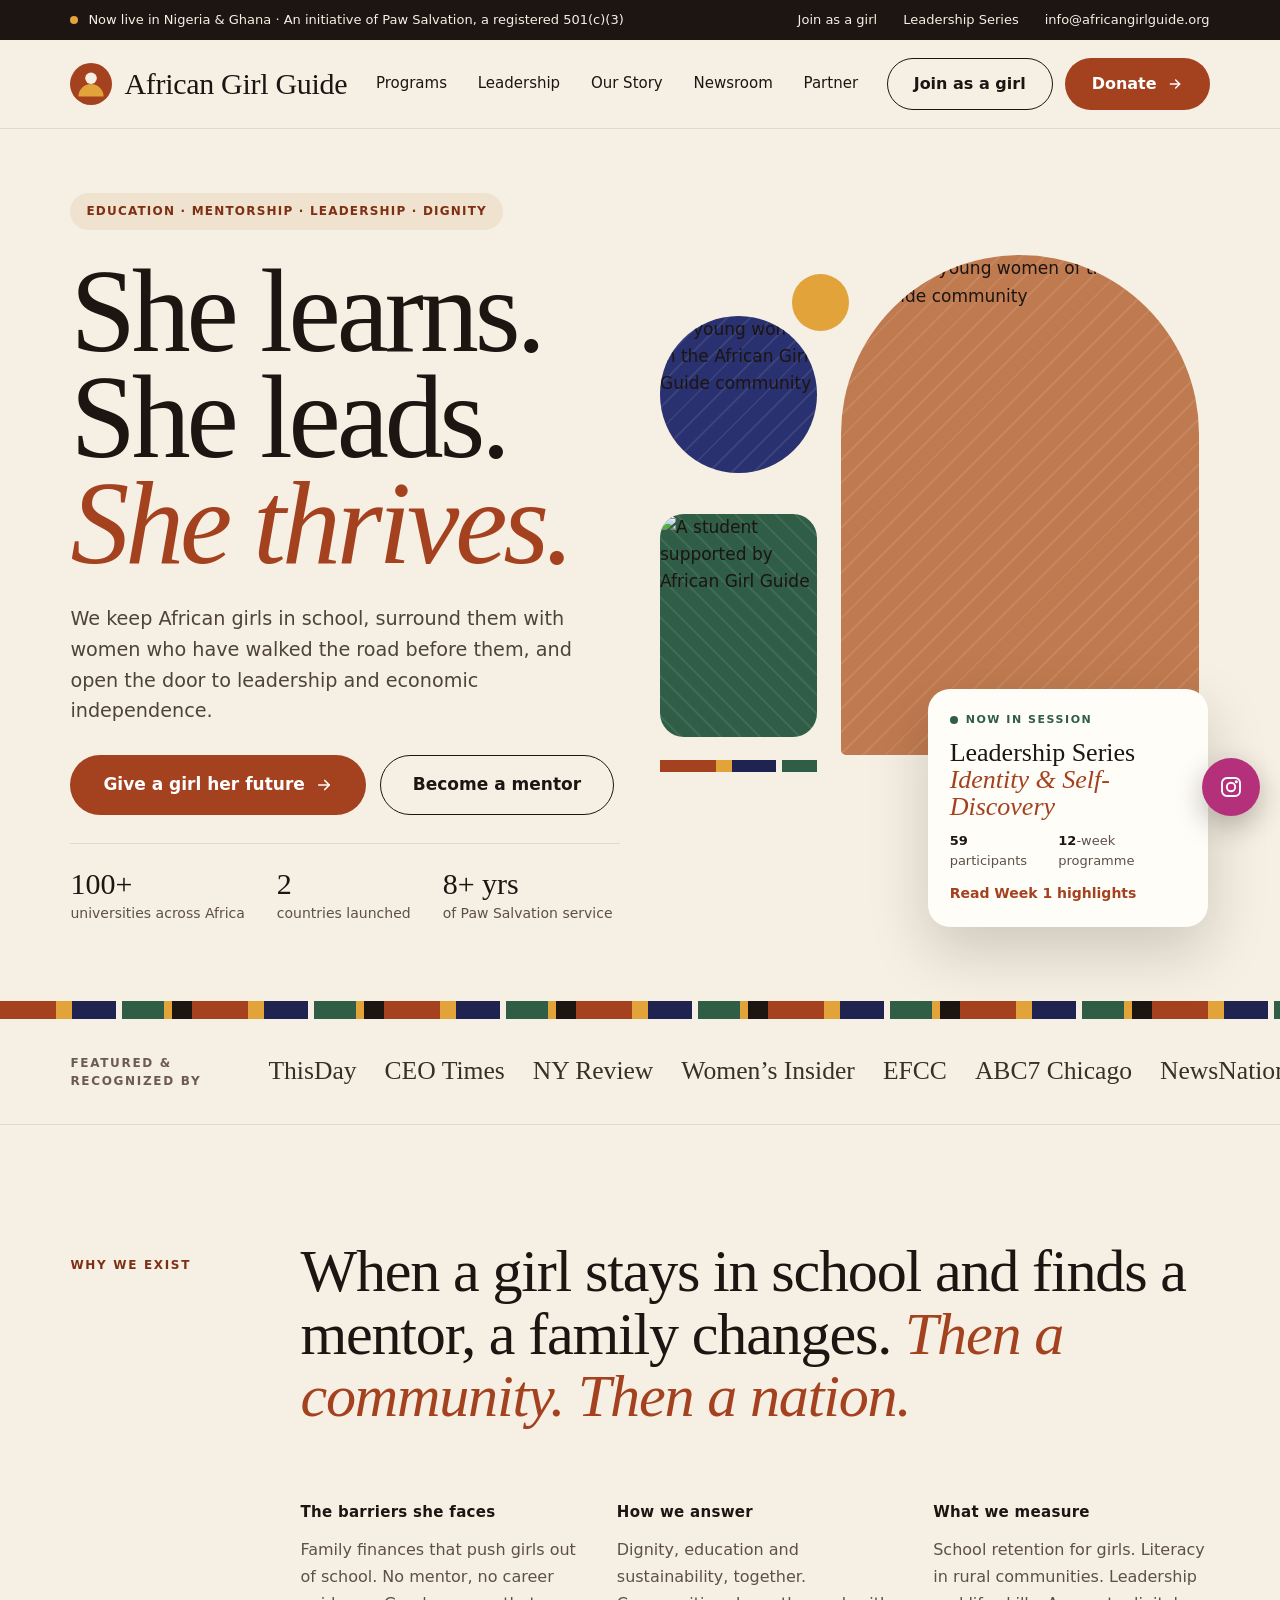
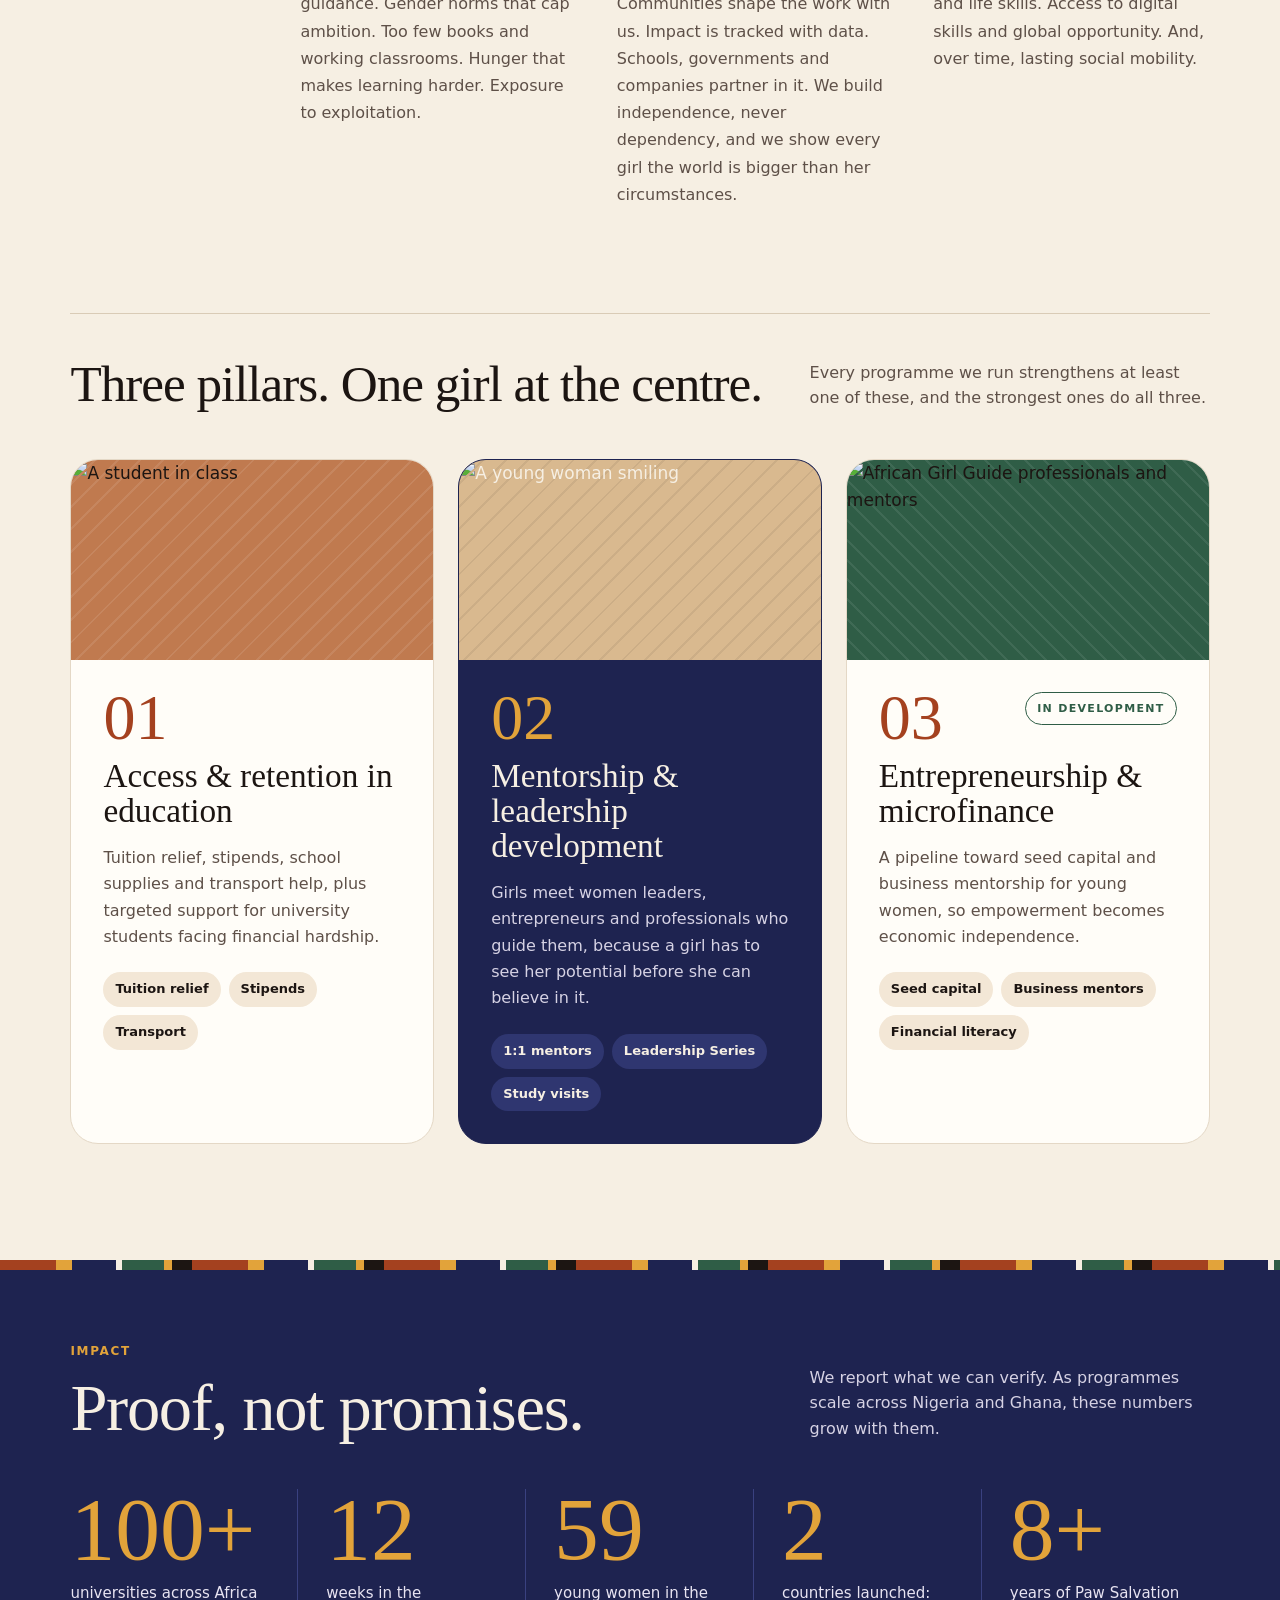
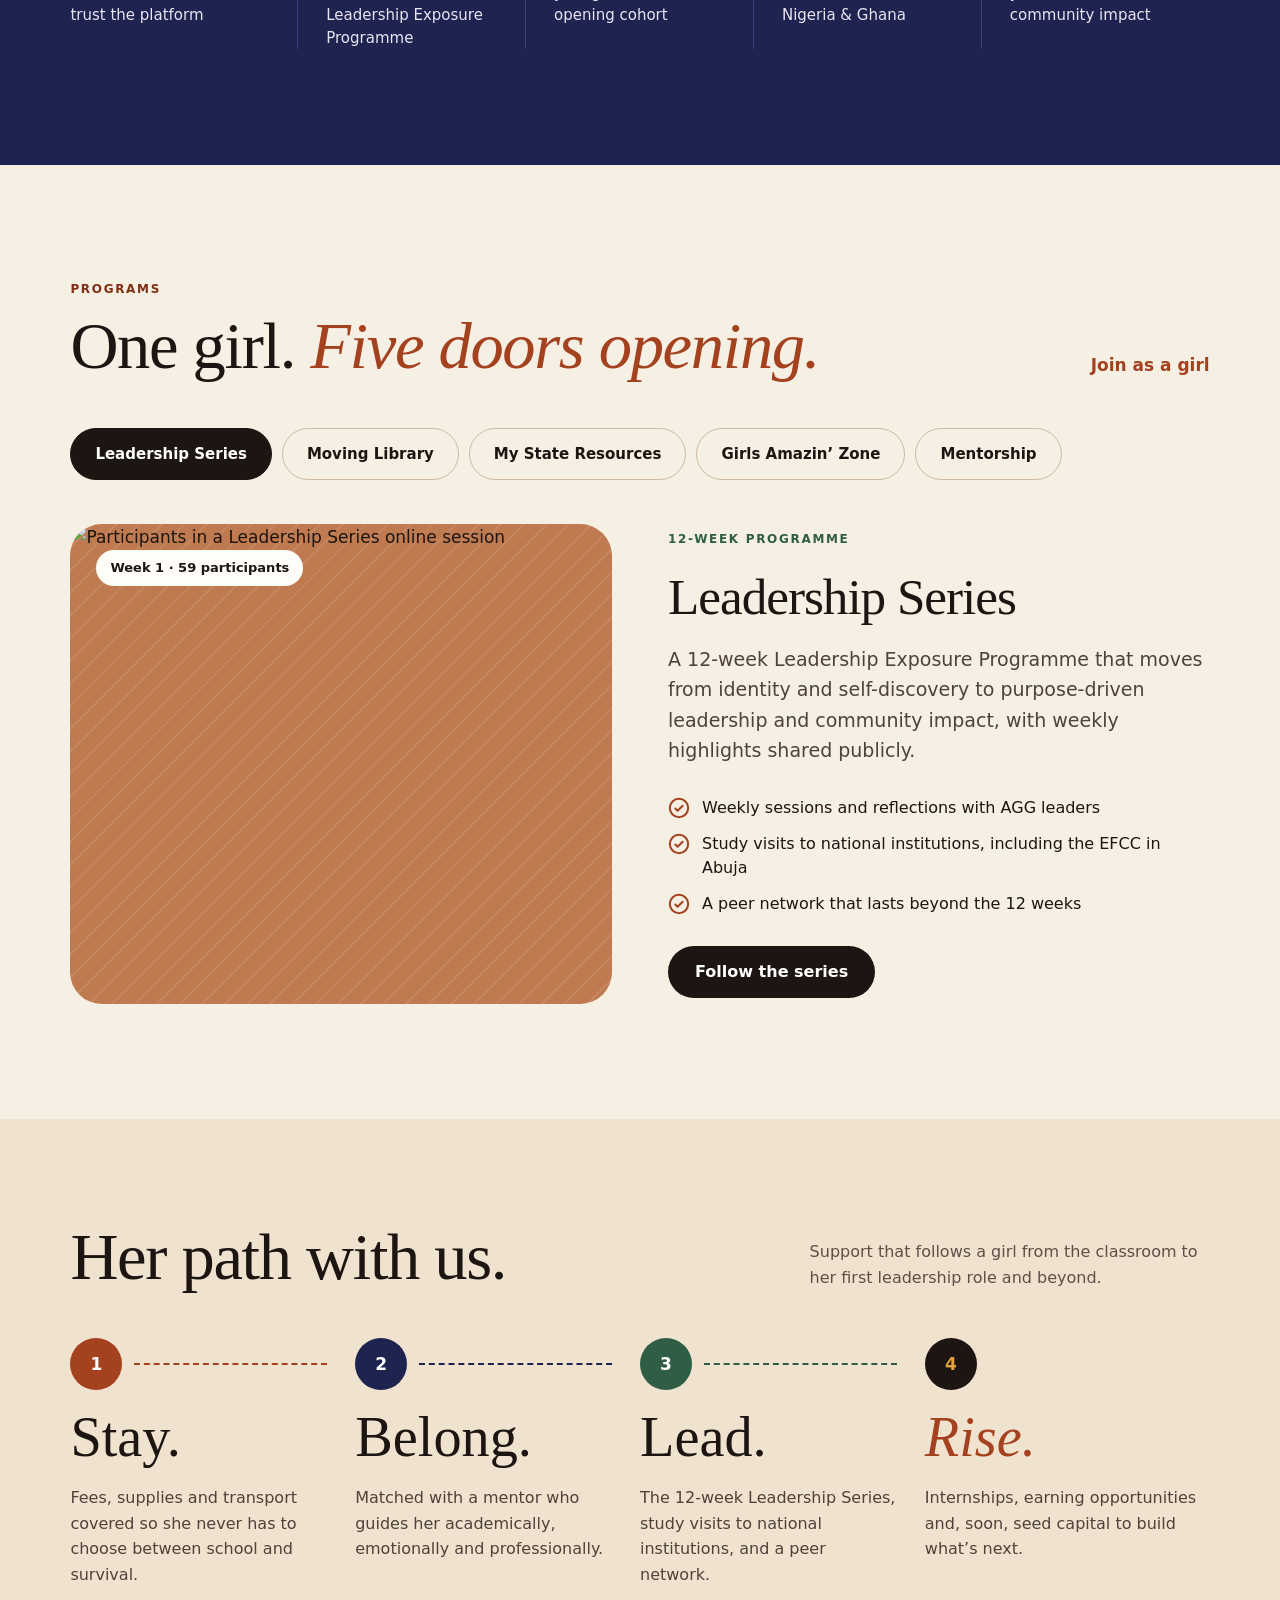
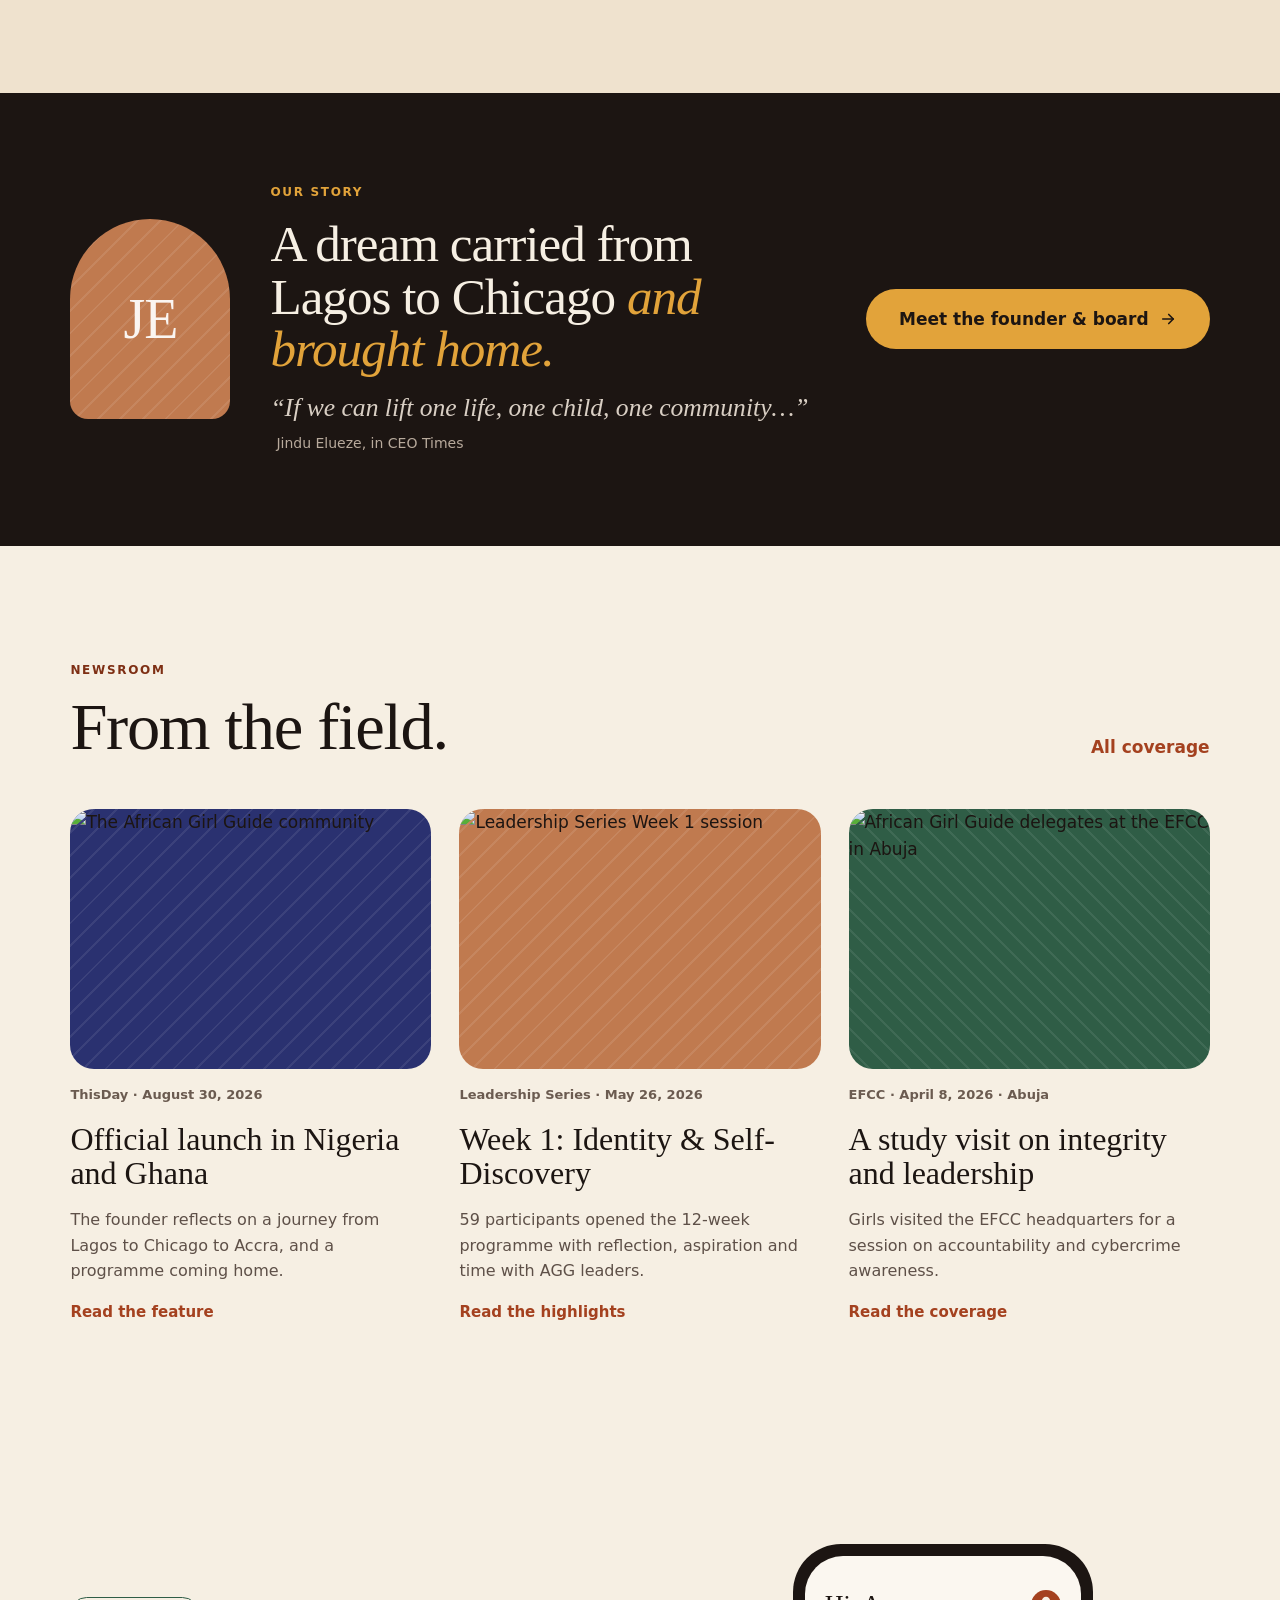
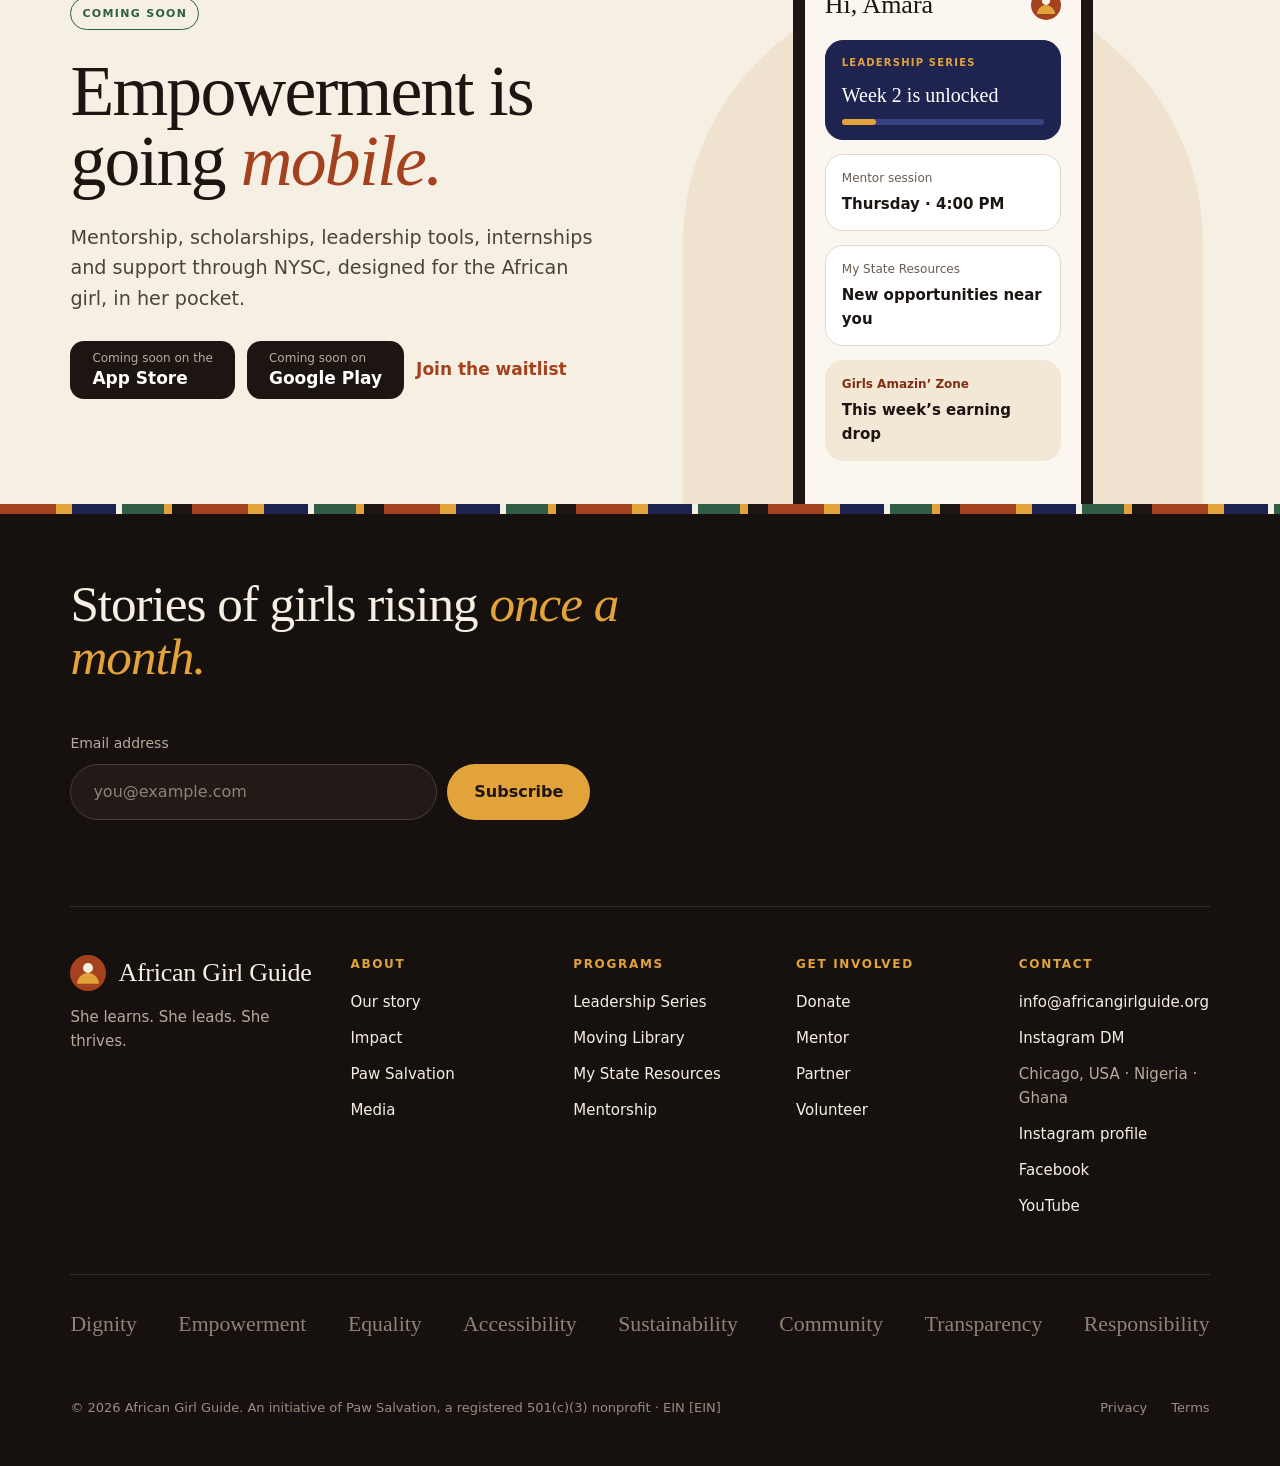
==== commit 2db95695: "Add files via upload" ====
--- a/index.html
+++ b/index.html
@@ -595,6 +595,23 @@
   .cta-band .btn { width: 100%; }
 }
 
+/* ---------- Photography ---------- */
+.photo > img { z-index: 0; }
+.collage .c-circle, .collage .c-rect { overflow: hidden; }
+.collage .c-circle img, .collage .c-rect img { width: 100%; height: 100%; object-fit: cover; display: block; }
+.photo.showcase > img.contain { object-fit: contain; padding: 28px 28px 64px; }
+.photo.graphic { justify-content: space-between; }
+.panel-quote { position: relative; z-index: 1; font-family: var(--serif); font-size: clamp(30px, 3.2vw, 46px); line-height: 1.08; color: #fff; max-width: 440px; }
+.photo.monogram { align-items: center; justify-content: center; }
+.photo.monogram > span:first-child { font-family: var(--serif); font-size: clamp(72px, 9vw, 150px); color: rgba(255,255,255,.92); line-height: 1; letter-spacing: -.02em; }
+.photo.monogram .cap { position: absolute; left: 18px; bottom: 18px; }
+.teaser .photo.monogram > span:first-child { font-size: 56px; }
+.founder .portrait .photo.monogram { display: flex; }
+.photo.banner { height: clamp(240px, 38vw, 520px); border-radius: 28px; margin-top: 18px; padding: 0; }
+.feature .photo.wide { border-radius: 28px; height: 440px; }
+.card-news .photo > img, .pillar .photo > img { transition: transform .5s ease; }
+.card-news:hover .photo > img, .pillar:hover .photo > img { transform: scale(1.04); }
+
 </style>
 <script type="application/ld+json">
 {"@context":"https://schema.org","@type":"NGO","name":"African Girl Guide","slogan":"She Learns. She Leads. She Thrives.","email":"info@africangirlguide.org","url":"https://www.africangirlguide.org","parentOrganization":{"@type":"NGO","name":"Paw Salvation","url":"https://www.pawsalvation.com"},"founder":{"@type":"Person","name":"Jindu Elueze"},"areaServed":["Nigeria","Ghana"],"sameAs":["https://www.instagram.com/africangirlguide","https://www.facebook.com/africangirlguide","https://www.youtube.com/africangirlguide"]}
@@ -660,12 +677,11 @@
       </div>
     </div>
     <div class="collage">
-      <div class="c-circle ph-i" aria-hidden="true"></div>
+      <div class="c-circle ph-i"><img src="https://www.africangirlguide.org/_next/image?url=%2Fimg%2Fhero%2Ftop-right.png&amp;w=640&amp;q=75" alt="A young woman in the African Girl Guide community" loading="lazy" decoding="async"></div>
       <div class="c-sun" aria-hidden="true"></div>
-      <div class="c-rect ph-g" aria-hidden="true"></div>
+      <div class="c-rect ph-g"><img src="https://www.africangirlguide.org/_next/image?url=%2Fimg%2Fhero%2Fbottom-left.png&amp;w=640&amp;q=75" alt="A student supported by African Girl Guide" loading="lazy" decoding="async"></div>
       <div class="c-stripe kente" aria-hidden="true"></div>
-      <!-- Replace with: <img src="assets/img/hero.jpg" alt="..."> inside this div -->
-      <div class="c-arch photo ph" role="img" aria-label="Leadership Series participants in Abuja"><span class="cap">PHOTO · Leadership Series participants, Abuja</span></div>
+<div class="c-arch photo ph"><img src="https://www.africangirlguide.org/_next/image?url=%2Fimg%2Fabout-page%2Fhero.png&amp;w=1920&amp;q=75" alt="Girls and young women of the African Girl Guide community" fetchpriority="high" decoding="async"></div>
       <div class="live-card">
         <span class="now"><i aria-hidden="true"></i>Now in session</span>
         <span class="title">Leadership Series<br><em class="accent">Identity &amp; Self-Discovery</em></span>
@@ -707,7 +723,7 @@
     </div>
     <div class="pillar-grid">
       <article class="pillar">
-        <div class="photo ph" aria-hidden="true"></div>
+        <div class="photo ph"><img src="https://www.africangirlguide.org/_next/image?url=%2Fimg%2Fhero%2Fbottom-right.png&amp;w=640&amp;q=75" alt="A student in class" loading="lazy" decoding="async"></div>
         <div class="body">
           <span class="num">01</span>
           <h3>Access &amp; retention in education</h3>
@@ -716,7 +732,7 @@
         </div>
       </article>
       <article class="pillar dark">
-        <div class="photo ph-s" aria-hidden="true"></div>
+        <div class="photo ph-s"><img src="https://www.africangirlguide.org/_next/image?url=%2Fimg%2Fhero%2Ftop-left.png&amp;w=640&amp;q=75" alt="A young woman smiling" loading="lazy" decoding="async"></div>
         <div class="body">
           <span class="num">02</span>
           <h3>Mentorship &amp; leadership development</h3>
@@ -725,7 +741,7 @@
         </div>
       </article>
       <article class="pillar">
-        <div class="photo ph-g" aria-hidden="true"></div>
+        <div class="photo ph-g"><img src="https://www.africangirlguide.org/_next/image?url=%2Fimg%2Fabout-page%2Fabout-image.png&amp;w=1200&amp;q=75" alt="African Girl Guide professionals and mentors" loading="lazy" decoding="async"></div>
         <div class="body">
           <div class="row-between"><span class="num">03</span><span class="tag-outline">In development</span></div>
           <h3>Entrepreneurship &amp; microfinance</h3>
@@ -769,7 +785,7 @@
     </div>
 
     <div class="panel" role="tabpanel" id="p-lead" aria-labelledby="t-lead">
-      <div class="photo ph" role="img" aria-label="Leadership Series cohort"><span class="badge">Week 1 · 59 participants</span><span class="cap">PHOTO · Leadership Series cohort</span></div>
+      <div class="photo ph"><img src="https://res.cloudinary.com/djbnhckwo/image/upload/c_limit,w_1600,q_auto,f_auto/v1779811523/agg/media/tndnpidtdmnouunu5yx5.jpg" alt="Participants in a Leadership Series online session" loading="lazy" decoding="async"><span class="badge">Week 1 · 59 participants</span></div>
       <div class="copy">
         <span class="kicker green">12-week programme</span>
         <h3>Leadership Series</h3>
@@ -784,7 +800,7 @@
     </div>
 
     <div class="panel" role="tabpanel" id="p-lib" aria-labelledby="t-lib" hidden>
-      <div class="photo ph-g" role="img" aria-label="Moving Library visit"><span class="badge">Mobile · Rural communities</span><span class="cap">PHOTO · Moving Library visit</span></div>
+      <div class="photo ph-g graphic"><span class="badge">Mobile · Rural communities</span><span class="panel-quote">Books, tutoring and a meal, brought to the children who need them.</span></div>
       <div class="copy">
         <span class="kicker green">Paw Salvation Moving Library</span>
         <h3>The Moving Library</h3>
@@ -799,7 +815,7 @@
     </div>
 
     <div class="panel" role="tabpanel" id="p-state" aria-labelledby="t-state" hidden>
-      <div class="photo ph-i" role="img" aria-label="State resources directory"><span class="badge">By country and state</span><span class="cap">SCREEN · State resources directory</span></div>
+      <div class="photo ph-i showcase"><img src="https://www.africangirlguide.org/_next/image?url=%2Fimg%2Ffeatures%2F0.png&amp;w=828&amp;q=75" alt="My State Resources on the African Girl Guide app" loading="lazy" decoding="async" class="contain"><span class="badge">By country and state</span></div>
       <div class="copy">
         <span class="kicker green">Platform feature</span>
         <h3>My State Resources</h3>
@@ -814,7 +830,7 @@
     </div>
 
     <div class="panel" role="tabpanel" id="p-zone" aria-labelledby="t-zone" hidden>
-      <div class="photo ph-s" role="img" aria-label="Girls Amazin’ Zone"><span class="badge">Weekly and monthly drops</span><span class="cap">SCREEN · Girls Amazin’ Zone</span></div>
+      <div class="photo ph-s showcase"><img src="https://www.africangirlguide.org/_next/image?url=%2Fimg%2Ffeatures%2F1.png&amp;w=828&amp;q=75" alt="Girls Amazin’ Zone on the African Girl Guide app" loading="lazy" decoding="async" class="contain"><span class="badge">Weekly and monthly drops</span></div>
       <div class="copy">
         <span class="kicker green">Platform feature</span>
         <h3>Girls Amazin’ Zone</h3>
@@ -829,7 +845,7 @@
     </div>
 
     <div class="panel" role="tabpanel" id="p-mentor" aria-labelledby="t-mentor" hidden>
-      <div class="photo ph" role="img" aria-label="Mentor and mentee"><span class="badge">Academic · Emotional · Career</span><span class="cap">PHOTO · Mentor and mentee</span></div>
+      <div class="photo ph showcase"><img src="https://www.africangirlguide.org/_next/image?url=%2Fimg%2Ffeatures%2F2.png&amp;w=828&amp;q=75" alt="Mentorship on the African Girl Guide app" loading="lazy" decoding="async" class="contain"><span class="badge">Academic · Emotional · Career</span></div>
       <div class="copy">
         <span class="kicker green">Core programme</span>
         <h3>Mentorship</h3>
@@ -863,7 +879,7 @@
 <section class="teaser" aria-labelledby="teaser-title">
   <div class="wrap">
     <div class="left">
-      <div class="photo ph" role="img" aria-label="Jindu Elueze, founder"></div>
+      <div class="photo ph monogram" aria-hidden="true"><span>JE</span></div>
       <div class="stack">
         <span class="kicker on-dark">Our story</span>
         <h2 class="h-lg" id="teaser-title">A dream carried from Lagos to Chicago <em class="gold">and brought home.</em></h2>
@@ -882,21 +898,21 @@
     </div>
     <div class="news-grid">
       <a class="card-news" href="https://www.thisdaylive.com/2026/08/30/an-immigrants-dream-comes-home-how-jindu-elueze-is-empowering-the-next-generationof-african-women/">
-        <div class="photo ph-i" aria-hidden="true"></div>
+        <div class="photo ph-i"><img src="https://www.africangirlguide.org/_next/image?url=%2Fimg%2Fabout-page%2Fhero.png&amp;w=1920&amp;q=75" alt="The African Girl Guide community" loading="lazy" decoding="async"></div>
         <span class="meta">ThisDay · August 30, 2026</span>
         <span class="title">Official launch in Nigeria and Ghana</span>
         <span class="sum">The founder reflects on a journey from Lagos to Chicago to Accra, and a programme coming home.</span>
         <span class="more">Read the feature</span>
       </a>
       <a class="card-news" href="leadership.html#week-1">
-        <div class="photo ph" aria-hidden="true"></div>
+        <div class="photo ph"><img src="https://res.cloudinary.com/djbnhckwo/image/upload/c_limit,w_1600,q_auto,f_auto/v1779811523/agg/media/tndnpidtdmnouunu5yx5.jpg" alt="Leadership Series Week 1 session" loading="lazy" decoding="async"></div>
         <span class="meta">Leadership Series · May 26, 2026</span>
         <span class="title">Week 1: Identity &amp; Self-Discovery</span>
         <span class="sum">59 participants opened the 12-week programme with reflection, aspiration and time with AGG leaders.</span>
         <span class="more">Read the highlights</span>
       </a>
       <a class="card-news" href="leadership.html#efcc">
-        <div class="photo ph-g" aria-hidden="true"></div>
+        <div class="photo ph-g"><img src="https://www.africangirlguide.org/_next/image?url=%2Fimg%2Fmedia%2Fefcc.jpg&amp;w=1920&amp;q=75" alt="African Girl Guide delegates at the EFCC in Abuja" loading="lazy" decoding="async"></div>
         <span class="meta">EFCC · April 8, 2026 · Abuja</span>
         <span class="title">A study visit on integrity and leadership</span>
         <span class="sum">Girls visited the EFCC headquarters for a session on accountability and cybercrime awareness.</span>
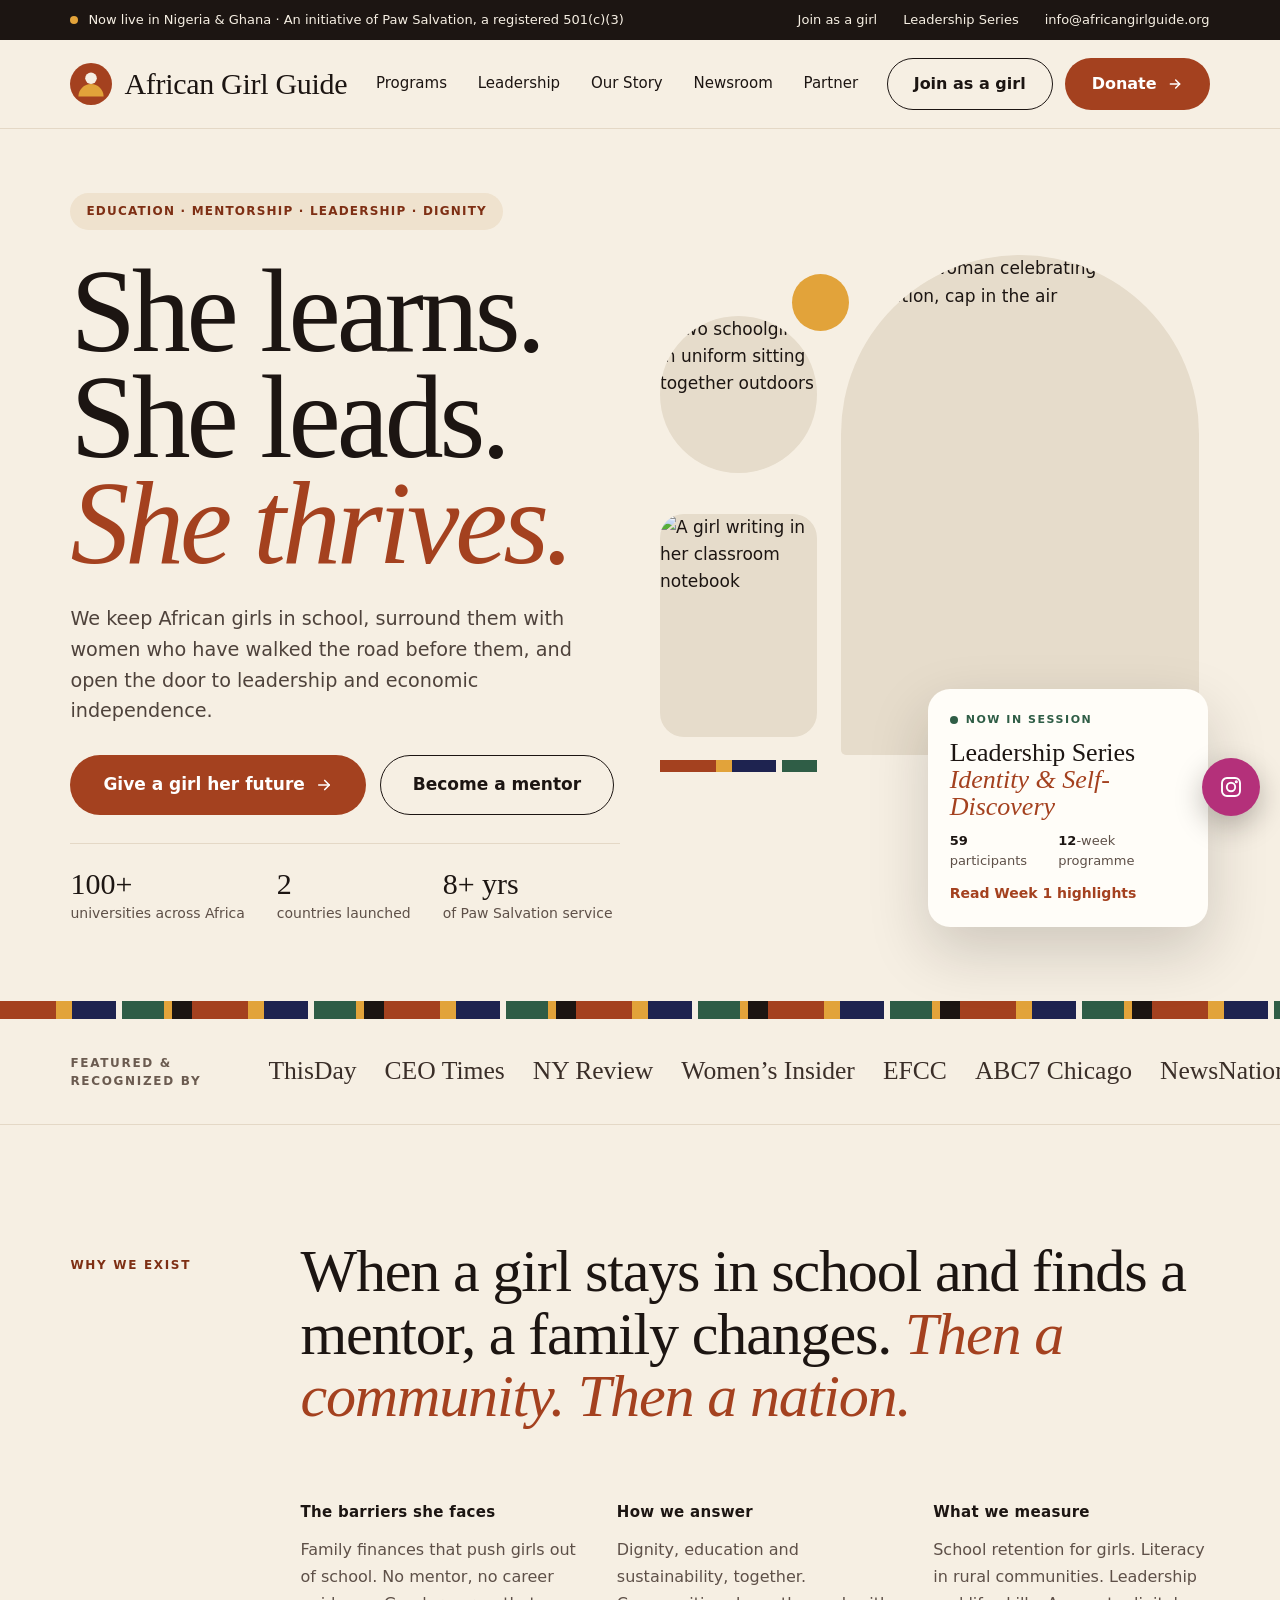
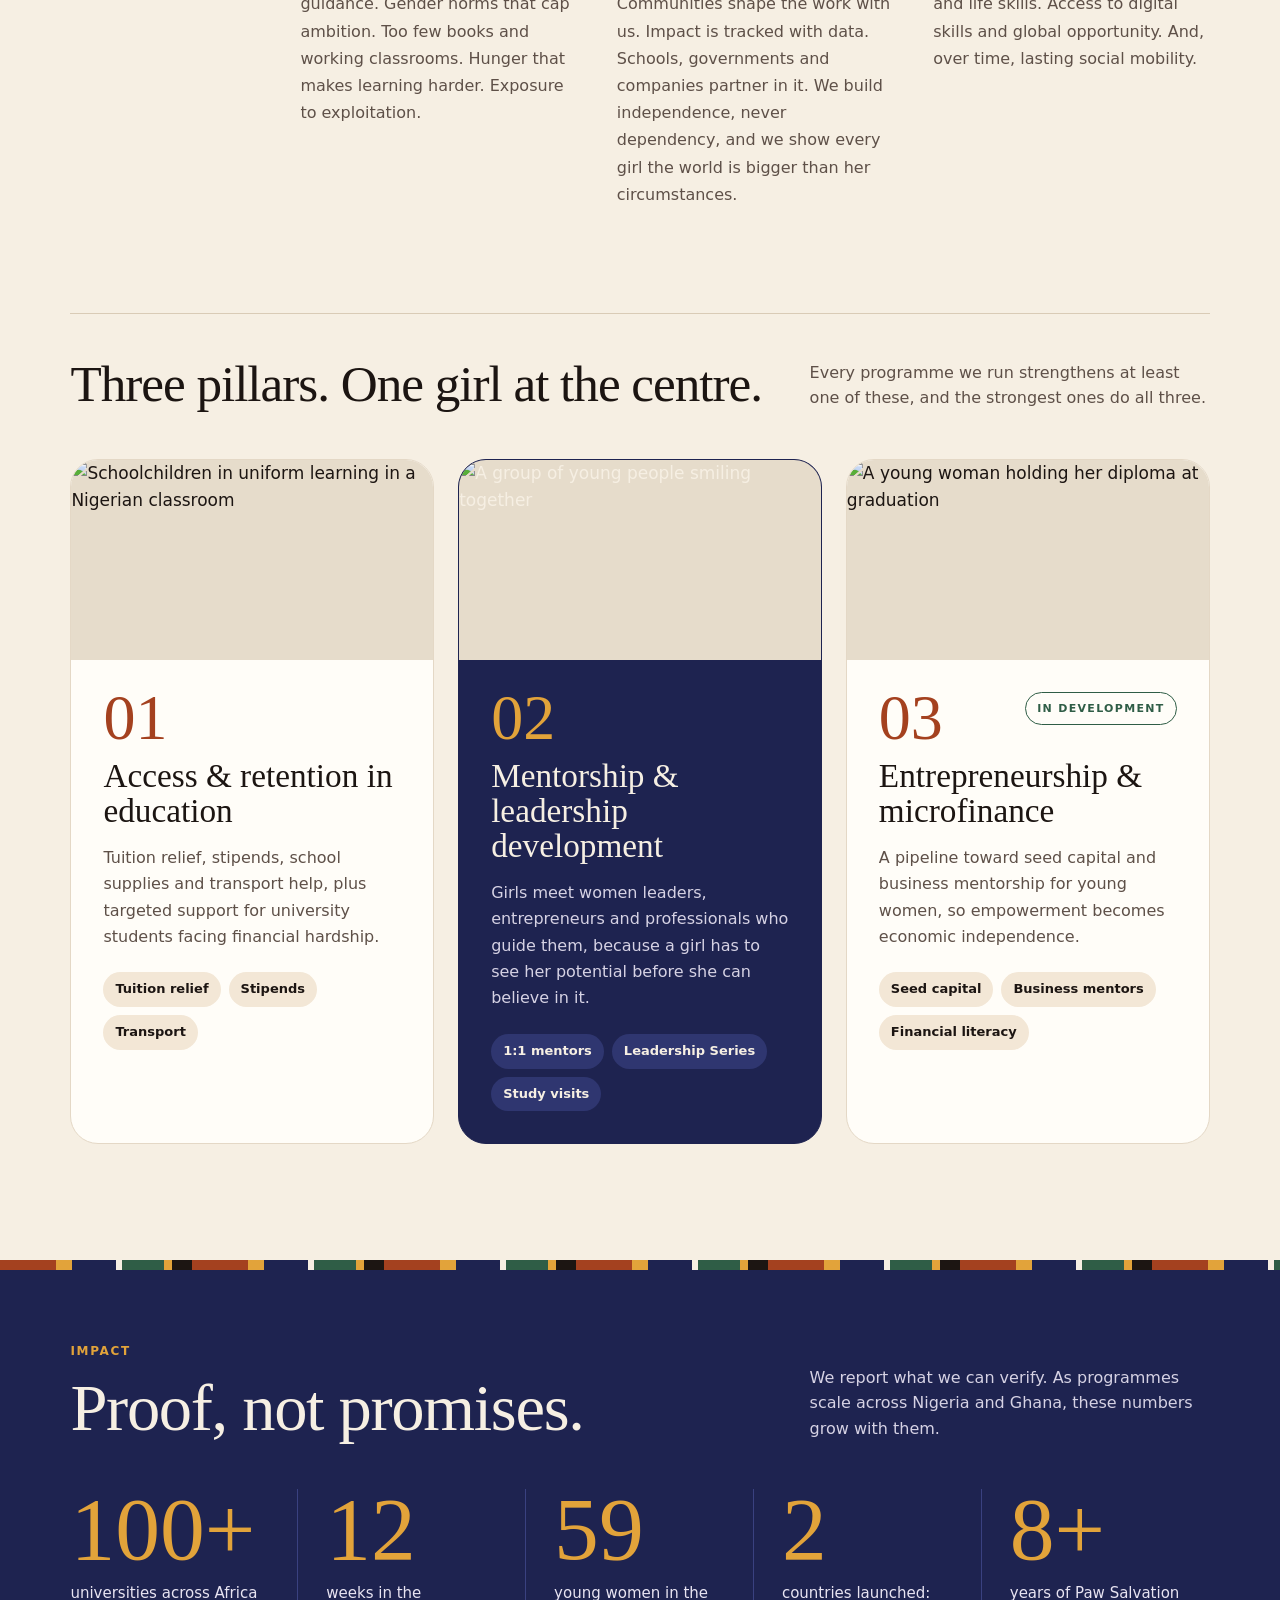
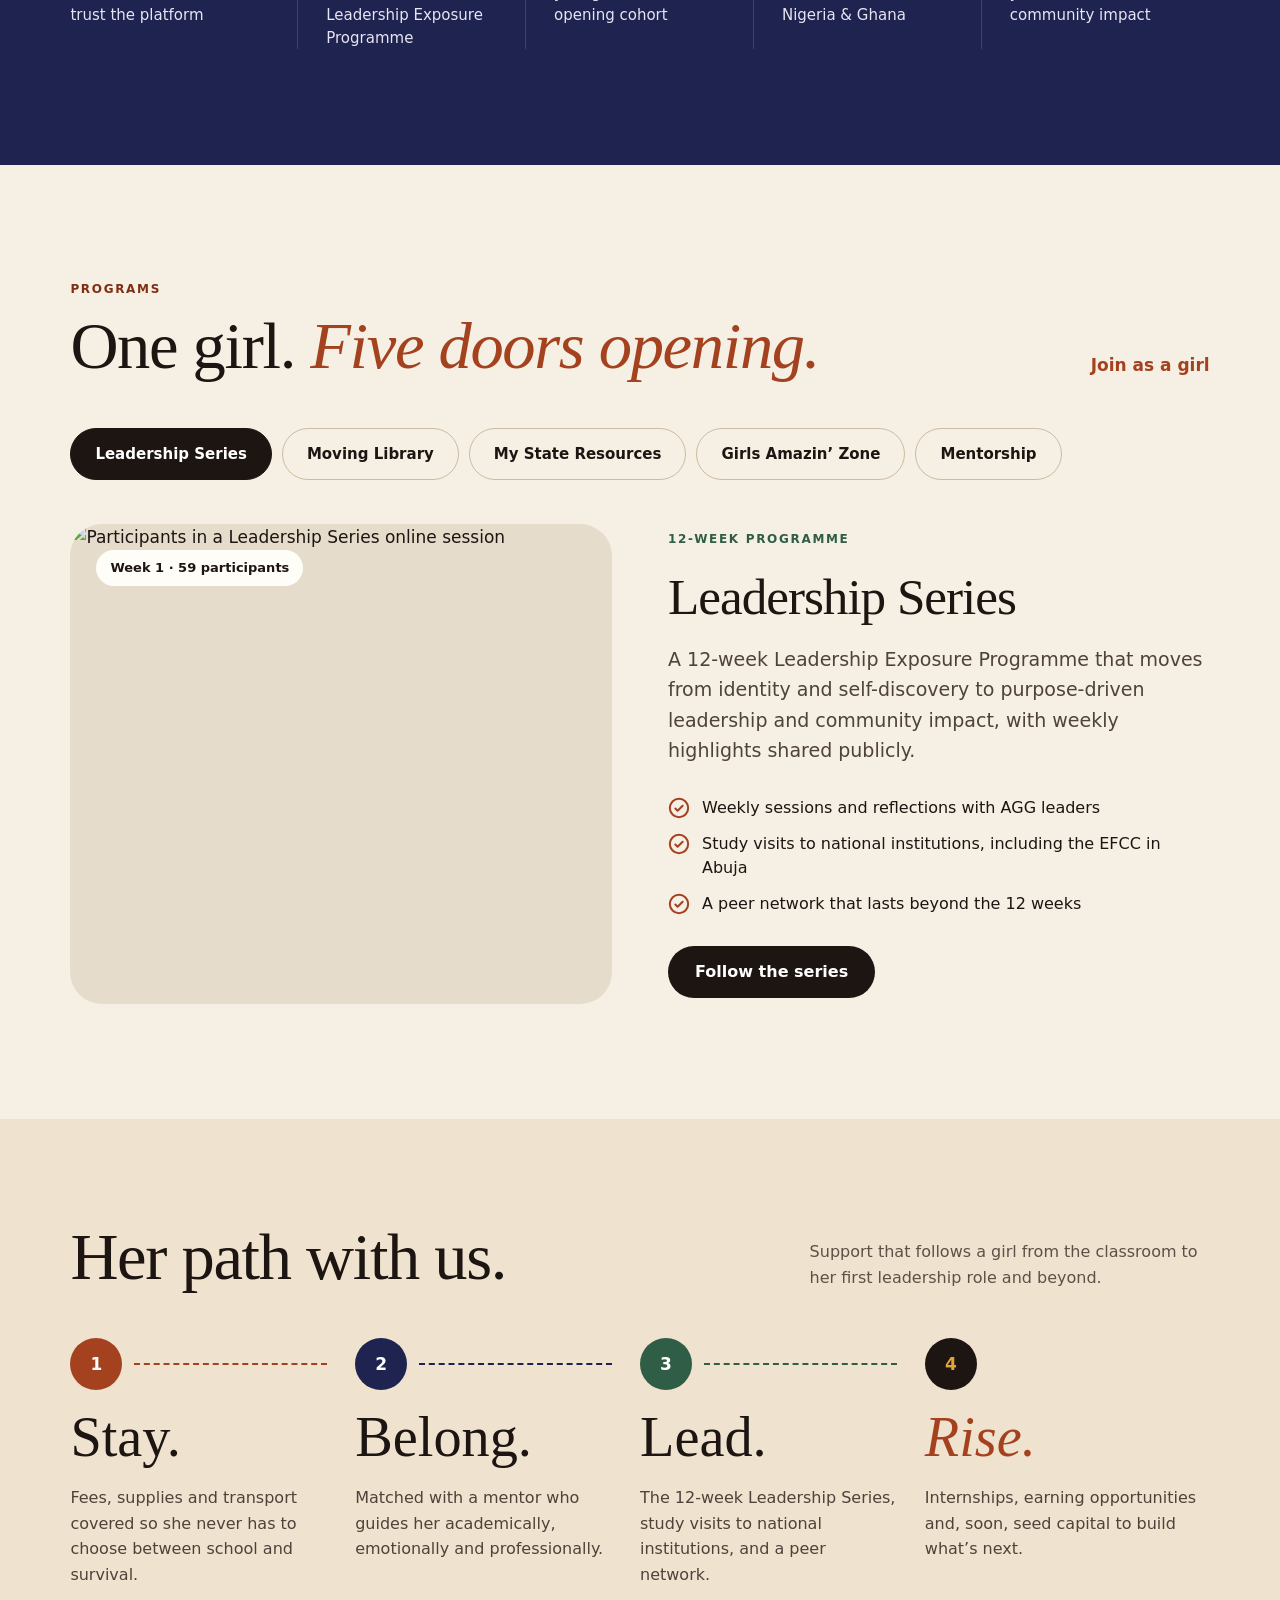
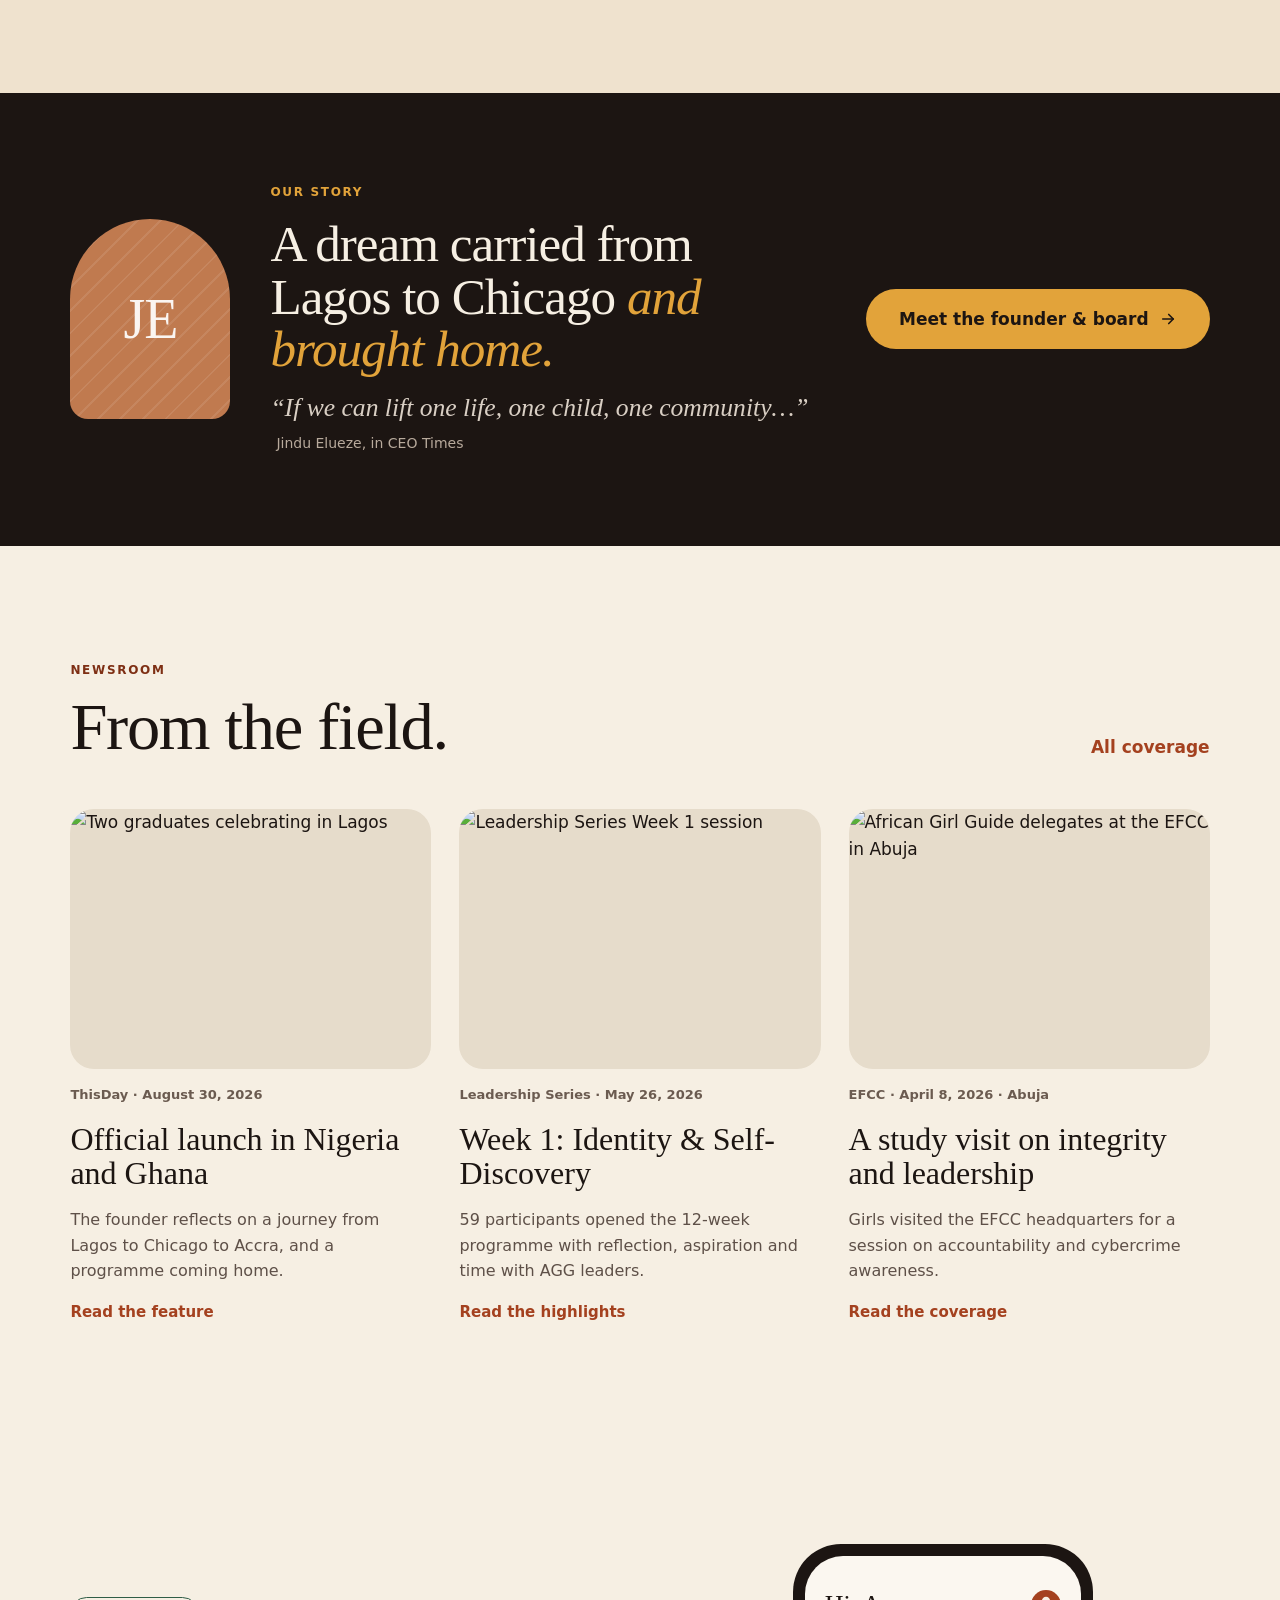
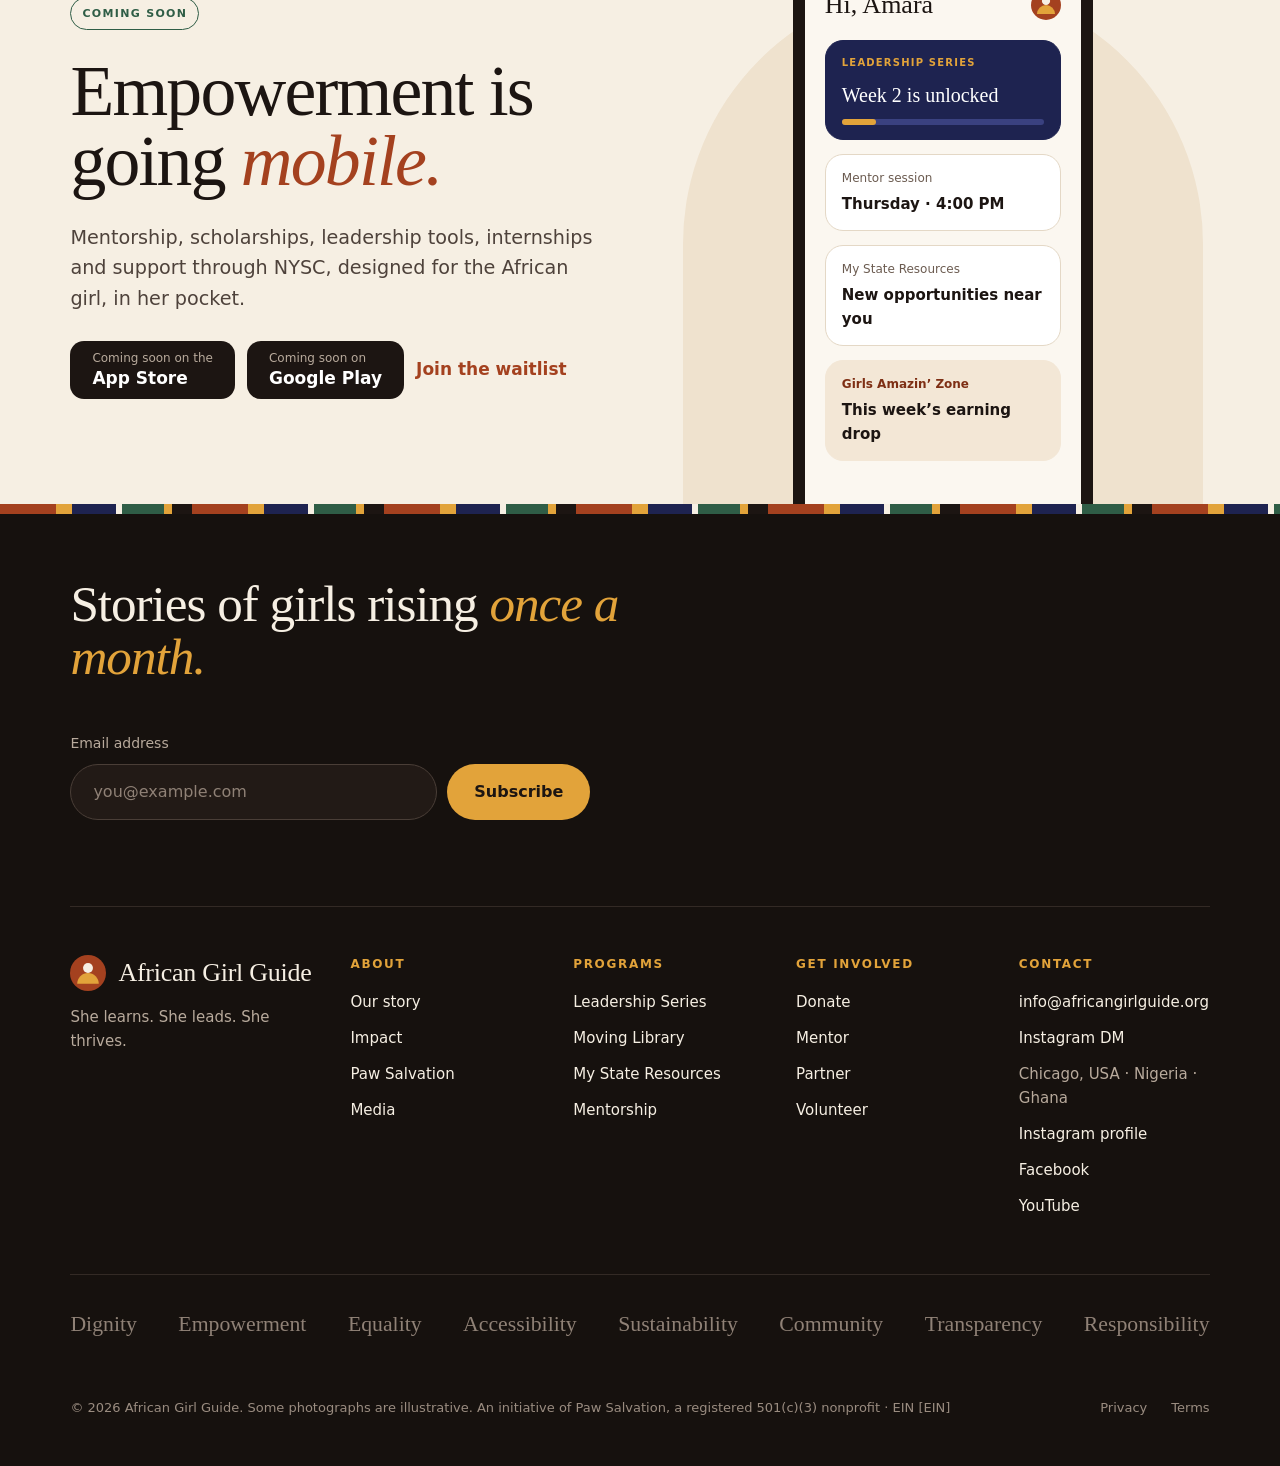
==== commit 7d5b165b: "Add files via upload" ====
--- a/index.html
+++ b/index.html
@@ -612,6 +612,18 @@
 .card-news .photo > img, .pillar .photo > img { transition: transform .5s ease; }
 .card-news:hover .photo > img, .pillar:hover .photo > img { transform: scale(1.04); }
 
+/* ---------- Photo polish ---------- */
+.photo:has(> img) { background-image: none; background-color: #E6DCCB; }
+.photo > img { object-position: 50% 35%; }
+.collage .c-circle, .collage .c-rect { background-image: none; background-color: #E6DCCB; }
+.collage .c-circle img, .collage .c-rect img { object-position: 50% 30%; }
+.photo.showcase { background: #EFE6D8 !important; background-image: none !important; border: 1px solid var(--line); }
+.photo.showcase > img.contain { padding: 76px 40px 40px; filter: drop-shadow(0 18px 32px rgba(28,21,18,.16)); }
+.photo.graphic::after { content: ""; position: absolute; inset: 0; background: linear-gradient(to top, rgba(18,13,10,.82) 0%, rgba(18,13,10,.35) 45%, rgba(18,13,10,.05) 75%); z-index: 0; }
+.photo.graphic > .badge, .photo.graphic > .panel-quote { z-index: 1; }
+.testimonial .photo.avatar { width: 240px; height: 240px; border-radius: 50%; justify-self: center; }
+@media (max-width: 900px) { .testimonial .photo.avatar { width: 160px; height: 160px; justify-self: start; } }
+
 </style>
 <script type="application/ld+json">
 {"@context":"https://schema.org","@type":"NGO","name":"African Girl Guide","slogan":"She Learns. She Leads. She Thrives.","email":"info@africangirlguide.org","url":"https://www.africangirlguide.org","parentOrganization":{"@type":"NGO","name":"Paw Salvation","url":"https://www.pawsalvation.com"},"founder":{"@type":"Person","name":"Jindu Elueze"},"areaServed":["Nigeria","Ghana"],"sameAs":["https://www.instagram.com/africangirlguide","https://www.facebook.com/africangirlguide","https://www.youtube.com/africangirlguide"]}
@@ -677,11 +689,11 @@
       </div>
     </div>
     <div class="collage">
-      <div class="c-circle ph-i"><img src="https://www.africangirlguide.org/_next/image?url=%2Fimg%2Fhero%2Ftop-right.png&amp;w=640&amp;q=75" alt="A young woman in the African Girl Guide community" loading="lazy" decoding="async"></div>
+      <div class="c-circle ph-i"><img src="https://images.pexels.com/photos/34328138/pexels-photo-34328138.jpeg?auto=compress&amp;cs=tinysrgb&amp;w=600" alt="Two schoolgirls in uniform sitting together outdoors" loading="lazy" decoding="async"></div>
       <div class="c-sun" aria-hidden="true"></div>
-      <div class="c-rect ph-g"><img src="https://www.africangirlguide.org/_next/image?url=%2Fimg%2Fhero%2Fbottom-left.png&amp;w=640&amp;q=75" alt="A student supported by African Girl Guide" loading="lazy" decoding="async"></div>
+      <div class="c-rect ph-g"><img src="https://images.pexels.com/photos/28646079/pexels-photo-28646079.jpeg?auto=compress&amp;cs=tinysrgb&amp;w=600" alt="A girl writing in her classroom notebook" loading="lazy" decoding="async"></div>
       <div class="c-stripe kente" aria-hidden="true"></div>
-<div class="c-arch photo ph"><img src="https://www.africangirlguide.org/_next/image?url=%2Fimg%2Fabout-page%2Fhero.png&amp;w=1920&amp;q=75" alt="Girls and young women of the African Girl Guide community" fetchpriority="high" decoding="async"></div>
+<div class="c-arch photo ph"><img src="https://images.pexels.com/photos/38887716/pexels-photo-38887716.jpeg?auto=compress&amp;cs=tinysrgb&amp;w=1400" alt="A young woman celebrating her graduation, cap in the air" style="object-position:50% 30%" fetchpriority="high" decoding="async"></div>
       <div class="live-card">
         <span class="now"><i aria-hidden="true"></i>Now in session</span>
         <span class="title">Leadership Series<br><em class="accent">Identity &amp; Self-Discovery</em></span>
@@ -723,7 +735,7 @@
     </div>
     <div class="pillar-grid">
       <article class="pillar">
-        <div class="photo ph"><img src="https://www.africangirlguide.org/_next/image?url=%2Fimg%2Fhero%2Fbottom-right.png&amp;w=640&amp;q=75" alt="A student in class" loading="lazy" decoding="async"></div>
+        <div class="photo ph"><img src="https://images.pexels.com/photos/34162709/pexels-photo-34162709.jpeg?auto=compress&amp;cs=tinysrgb&amp;w=1200" alt="Schoolchildren in uniform learning in a Nigerian classroom" loading="lazy" decoding="async"></div>
         <div class="body">
           <span class="num">01</span>
           <h3>Access &amp; retention in education</h3>
@@ -732,7 +744,7 @@
         </div>
       </article>
       <article class="pillar dark">
-        <div class="photo ph-s"><img src="https://www.africangirlguide.org/_next/image?url=%2Fimg%2Fhero%2Ftop-left.png&amp;w=640&amp;q=75" alt="A young woman smiling" loading="lazy" decoding="async"></div>
+        <div class="photo ph-s"><img src="https://images.pexels.com/photos/31220282/pexels-photo-31220282.jpeg?auto=compress&amp;cs=tinysrgb&amp;w=1200" alt="A group of young people smiling together" loading="lazy" decoding="async"></div>
         <div class="body">
           <span class="num">02</span>
           <h3>Mentorship &amp; leadership development</h3>
@@ -741,7 +753,7 @@
         </div>
       </article>
       <article class="pillar">
-        <div class="photo ph-g"><img src="https://www.africangirlguide.org/_next/image?url=%2Fimg%2Fabout-page%2Fabout-image.png&amp;w=1200&amp;q=75" alt="African Girl Guide professionals and mentors" loading="lazy" decoding="async"></div>
+        <div class="photo ph-g"><img src="https://images.pexels.com/photos/34330070/pexels-photo-34330070.jpeg?auto=compress&amp;cs=tinysrgb&amp;w=1200" alt="A young woman holding her diploma at graduation" style="object-position:50% 25%" loading="lazy" decoding="async"></div>
         <div class="body">
           <div class="row-between"><span class="num">03</span><span class="tag-outline">In development</span></div>
           <h3>Entrepreneurship &amp; microfinance</h3>
@@ -800,7 +812,7 @@
     </div>
 
     <div class="panel" role="tabpanel" id="p-lib" aria-labelledby="t-lib" hidden>
-      <div class="photo ph-g graphic"><span class="badge">Mobile · Rural communities</span><span class="panel-quote">Books, tutoring and a meal, brought to the children who need them.</span></div>
+      <div class="photo ph-g graphic"><img src="https://images.pexels.com/photos/31763369/pexels-photo-31763369.jpeg?auto=compress&amp;cs=tinysrgb&amp;w=1200" alt="Children and elders learning together outdoors in a rural community" loading="lazy" decoding="async"><span class="badge">Mobile · Rural communities</span><span class="panel-quote">Books, tutoring and a meal, brought to the children who need them.</span></div>
       <div class="copy">
         <span class="kicker green">Paw Salvation Moving Library</span>
         <h3>The Moving Library</h3>
@@ -845,7 +857,7 @@
     </div>
 
     <div class="panel" role="tabpanel" id="p-mentor" aria-labelledby="t-mentor" hidden>
-      <div class="photo ph showcase"><img src="https://www.africangirlguide.org/_next/image?url=%2Fimg%2Ffeatures%2F2.png&amp;w=828&amp;q=75" alt="Mentorship on the African Girl Guide app" loading="lazy" decoding="async" class="contain"><span class="badge">Academic · Emotional · Career</span></div>
+      <div class="photo ph"><img src="https://images.unsplash.com/photo-1632215861513-130b66fe97f4?auto=format&amp;fit=crop&amp;w=1200&amp;q=75" alt="A woman guiding a group of young learners" loading="lazy" decoding="async"><span class="badge">Academic · Emotional · Career</span></div>
       <div class="copy">
         <span class="kicker green">Core programme</span>
         <h3>Mentorship</h3>
@@ -898,7 +910,7 @@
     </div>
     <div class="news-grid">
       <a class="card-news" href="https://www.thisdaylive.com/2026/08/30/an-immigrants-dream-comes-home-how-jindu-elueze-is-empowering-the-next-generationof-african-women/">
-        <div class="photo ph-i"><img src="https://www.africangirlguide.org/_next/image?url=%2Fimg%2Fabout-page%2Fhero.png&amp;w=1920&amp;q=75" alt="The African Girl Guide community" loading="lazy" decoding="async"></div>
+        <div class="photo ph-i"><img src="https://images.pexels.com/photos/30243808/pexels-photo-30243808.jpeg?auto=compress&amp;cs=tinysrgb&amp;w=1200" alt="Two graduates celebrating in Lagos" loading="lazy" decoding="async"></div>
         <span class="meta">ThisDay · August 30, 2026</span>
         <span class="title">Official launch in Nigeria and Ghana</span>
         <span class="sum">The founder reflects on a journey from Lagos to Chicago to Accra, and a programme coming home.</span>
@@ -974,7 +986,7 @@
     </div>
     <div class="values" aria-label="Our values"><span>Dignity</span><span>Empowerment</span><span>Equality</span><span>Accessibility</span><span>Sustainability</span><span>Community</span><span>Transparency</span><span>Responsibility</span></div>
     <div class="legal">
-      <span>© <span data-year>2026</span> African Girl Guide. An initiative of Paw Salvation, a registered 501(c)(3) nonprofit · EIN [EIN]</span>
+      <span>© <span data-year>2026</span> African Girl Guide. Some photographs are illustrative. An initiative of Paw Salvation, a registered 501(c)(3) nonprofit · EIN [EIN]</span>
       <span class="links"><a href="https://www.africangirlguide.org/privacy">Privacy</a><a href="https://www.africangirlguide.org/terms">Terms</a></span>
     </div>
   </div>
